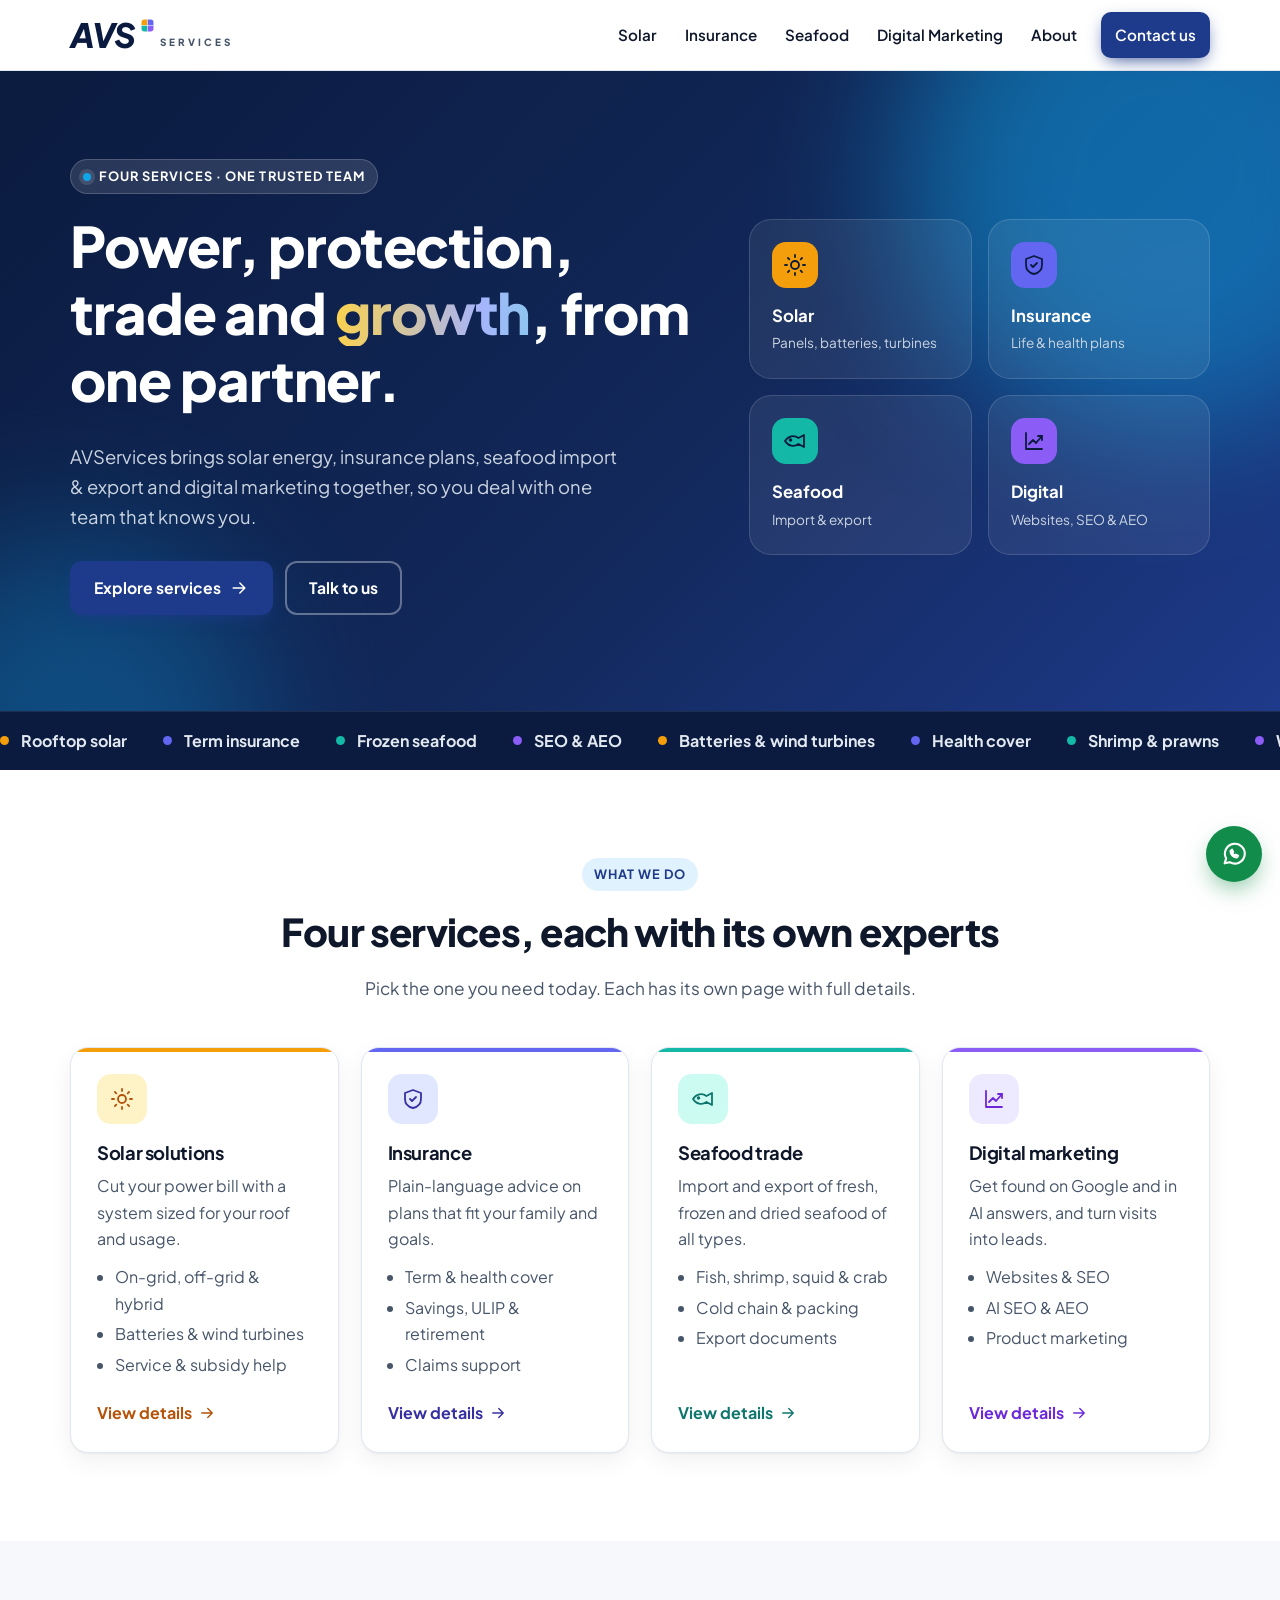
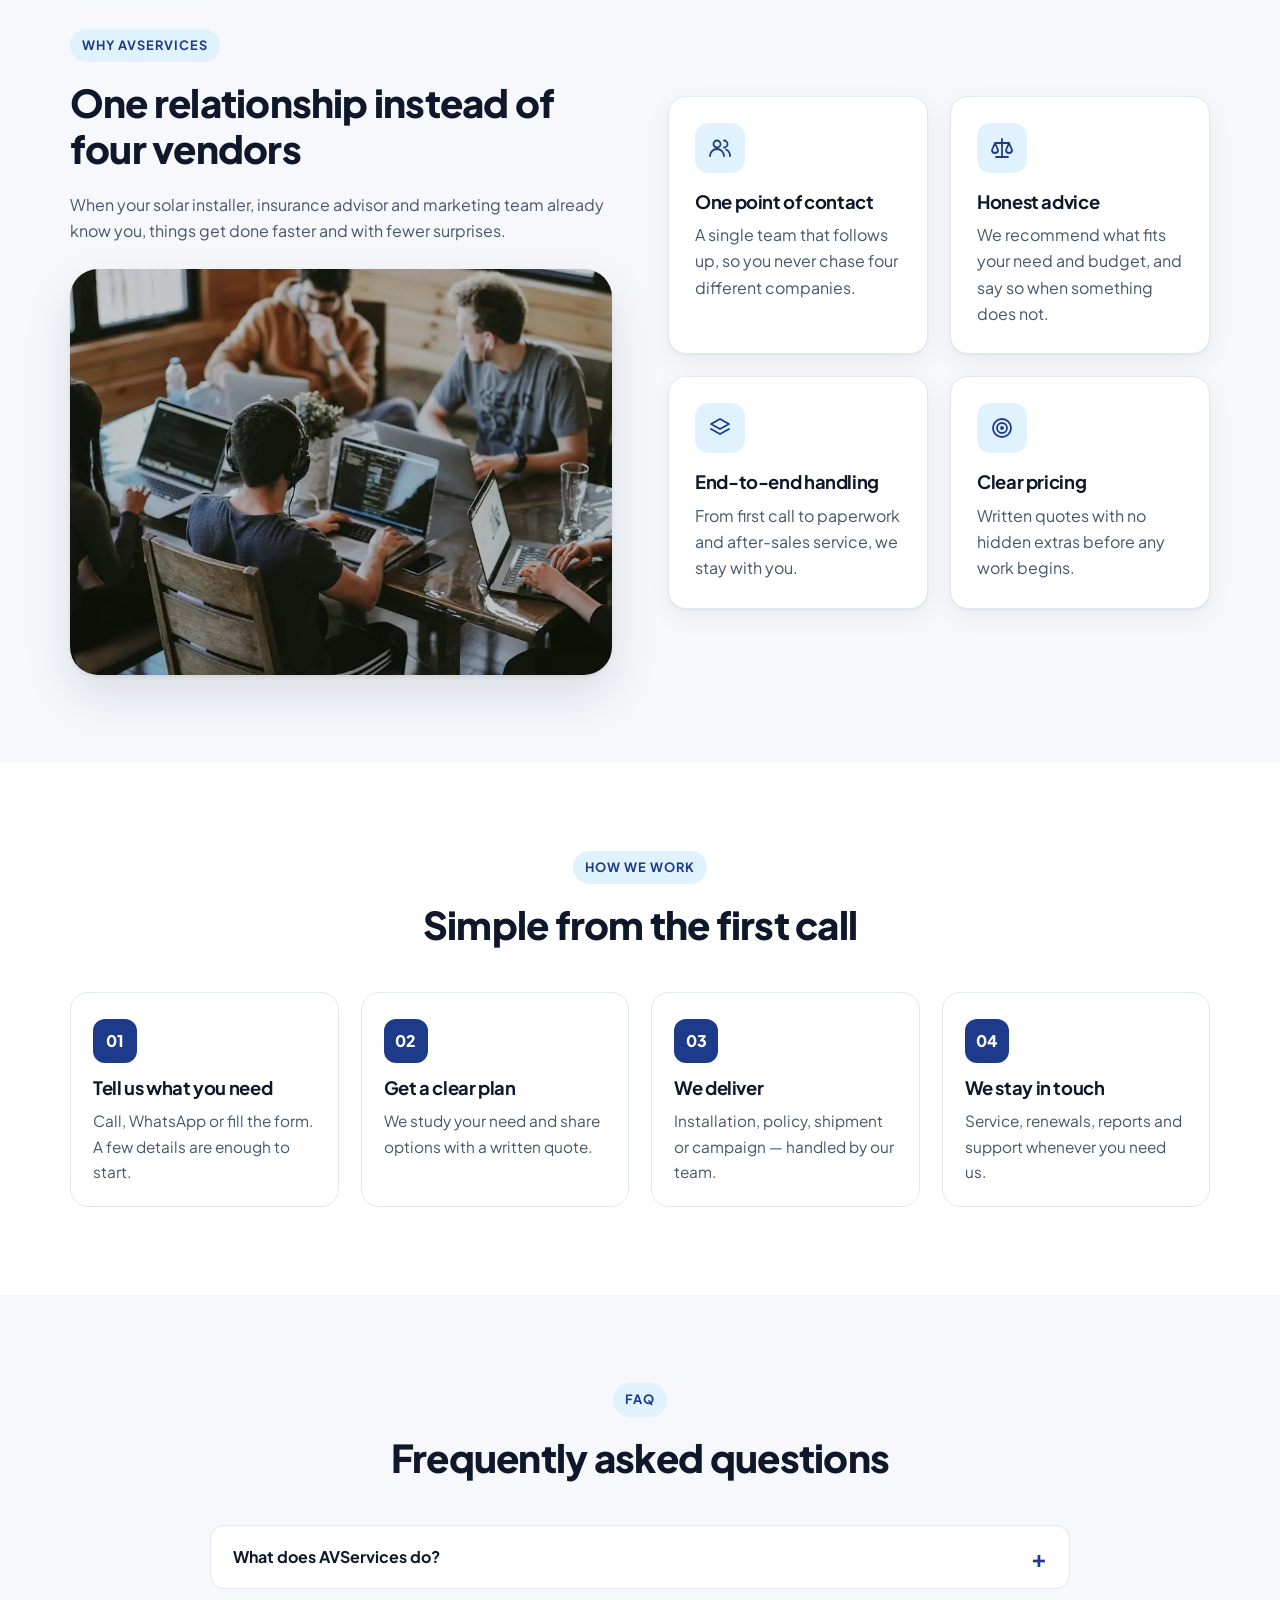
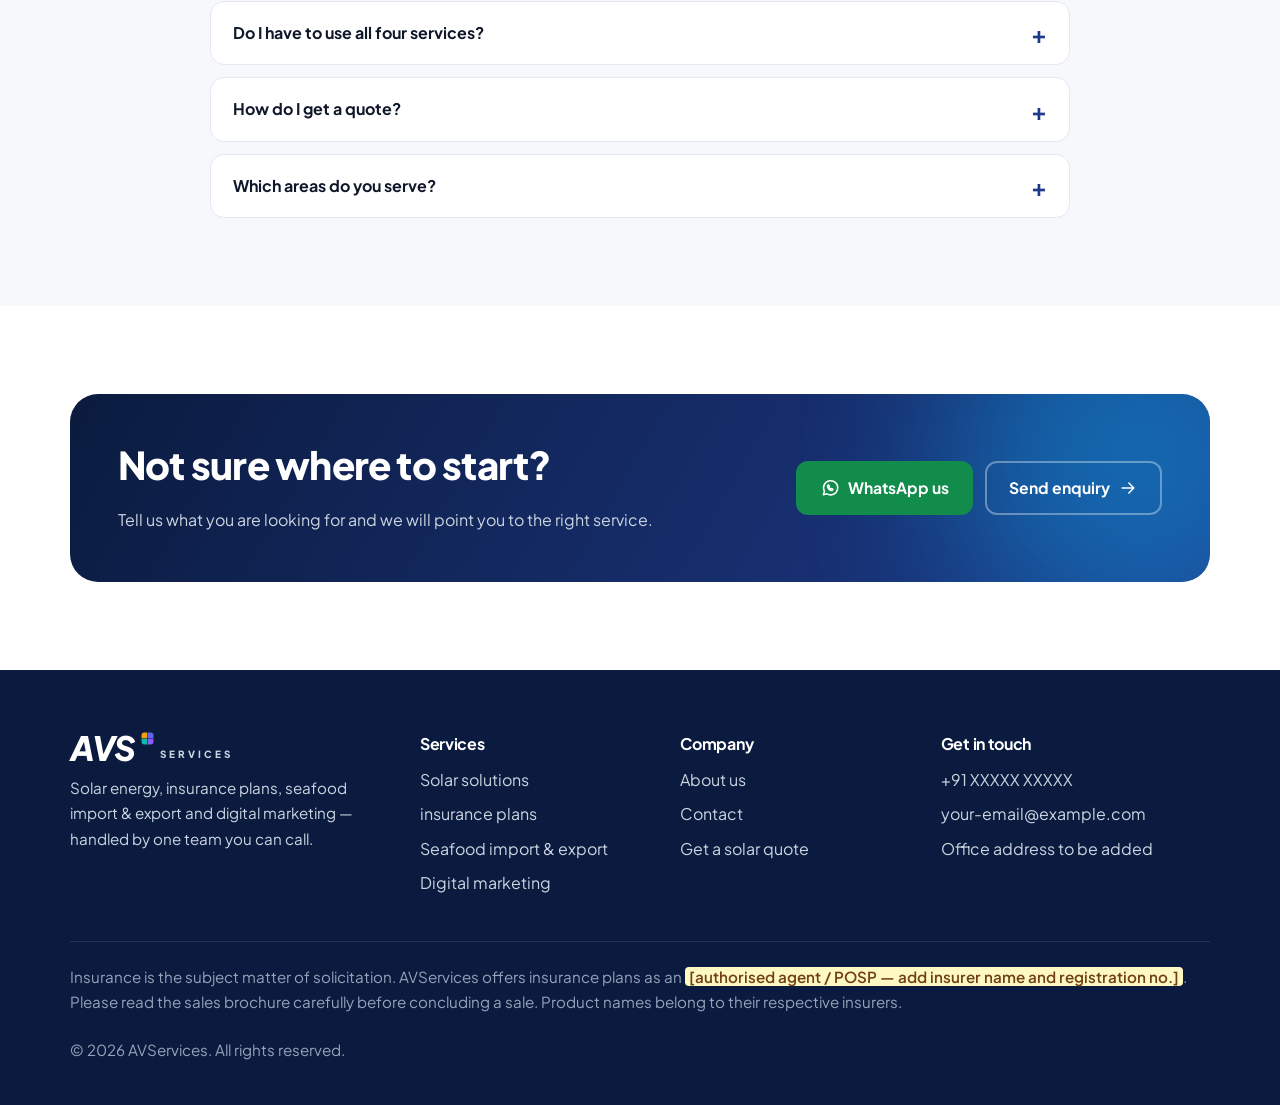
==== index.html @ 6a4c7243 "Upload AVServices website and Vercel configuration" ====
<!doctype html>
<html lang="en-IN" class="no-js">
<head>
<meta charset="utf-8">
<meta name="viewport" content="width=device-width, initial-scale=1">
<title>AVServices | Solar, Insurance, Seafood Trade & Digital Marketing</title>
<meta name="description" content="AVServices offers solar installation, insurance plans, seafood import and export, and digital marketing with SEO and AEO — one trusted team for all four.">
<meta name="theme-color" content="#0B1B3F">
<meta property="og:type" content="website">
<meta property="og:site_name" content="AVServices">
<meta property="og:title" content="AVServices | Solar, Insurance, Seafood Trade &amp; Digital Marketing">
<meta property="og:description" content="AVServices offers solar installation, insurance plans, seafood import and export, and digital marketing with SEO and AEO — one trusted team for all four.">
<meta property="og:image" content="/assets/og-image.png">
<meta property="og:image:width" content="1200">
<meta property="og:image:height" content="630">
<meta property="og:image:alt" content="AVServices – Solar, Insurance, Seafood and Digital">
<meta name="twitter:card" content="summary_large_image">
<meta name="twitter:image" content="/assets/og-image.png">
<link rel="icon" href="assets/favicon.svg" type="image/svg+xml">
<link rel="icon" href="assets/favicon-48.png" sizes="48x48" type="image/png">
<link rel="icon" href="assets/favicon-32.png" sizes="32x32" type="image/png">
<link rel="apple-touch-icon" href="assets/apple-touch-icon.png">
<link rel="manifest" href="site.webmanifest">
<link rel="preconnect" href="https://fonts.googleapis.com">
<link rel="preconnect" href="https://fonts.gstatic.com" crossorigin>
<link rel="stylesheet" href="https://fonts.googleapis.com/css2?family=Plus+Jakarta+Sans:ital,wght@0,400;0,600;0,700;0,800;1,800&display=swap">
<link rel="stylesheet" href="assets/style.css?v=fa849be7">
<script type="application/ld+json">{"@context": "https://schema.org", "@type": "Organization", "name": "AVServices", "alternateName": "AVS", "logo": "/assets/icon-512.png", "description": "Solar solutions, insurance plans, seafood import and export, and digital marketing.", "knowsAbout": ["Solar energy", "Life insurance", "Seafood export", "Search engine optimisation", "Answer engine optimisation"]}</script>
<script type="application/ld+json">{"@context": "https://schema.org", "@type": "FAQPage", "mainEntity": [{"@type": "Question", "name": "What does AVServices do?", "acceptedAnswer": {"@type": "Answer", "text": "AVServices offers four services under one roof: solar installation and products, insurance plans, seafood import and export, and digital marketing including SEO and AEO."}}, {"@type": "Question", "name": "Do I have to use all four services?", "acceptedAnswer": {"@type": "Answer", "text": "No. Each service works on its own. Many clients come for one, and later ask us about another because they already know and trust the team."}}, {"@type": "Question", "name": "How do I get a quote?", "acceptedAnswer": {"@type": "Answer", "text": "Use the contact form or WhatsApp us. Tell us which service you need and a few details, and we will get back to you with next steps and a clear quote."}}, {"@type": "Question", "name": "Which areas do you serve?", "acceptedAnswer": {"@type": "Answer", "text": "Tell us your location when you contact us. Solar work depends on site visits, while insurance, seafood trade and digital marketing can be handled remotely."}}]}</script>
</head>
<body class="">
<a class="skip" href="#main">Skip to content</a>
<header class="site-header">
  <div class="container header-row">
    <a class="brand" href="index.html"><span class="brand-avs">AVS</span><svg class="brand-sq" viewBox="0 0 100 100" aria-hidden="true"><path d="M48 4H26A22 22 0 0 0 4 26V48H48Z" fill="#F59E0B"/><path d="M52 4H74A22 22 0 0 1 96 26V48H52Z" fill="#6366F1"/><path d="M48 96H26A22 22 0 0 1 4 74V52H48Z" fill="#14B8A6"/><path d="M52 96H74A22 22 0 0 0 96 74V52H52Z" fill="#8B5CF6"/></svg><span class="brand-sub">SERVICES</span></a>
    <button class="nav-toggle" aria-label="Open menu" aria-expanded="false" aria-controls="nav"><svg class="ico" viewBox="0 0 24 24" aria-hidden="true"><path d="M4 6h16M4 12h16M4 18h16"/></svg></button>
    <nav class="nav" id="nav" aria-label="Main">
        <a href="solar.html">Solar</a>
        <a href="insurance.html">Insurance</a>
        <a href="seafood.html">Seafood</a>
        <a href="digital-marketing.html">Digital Marketing</a>
        <a href="about.html">About</a>
        <a class="btn btn-primary" href="contact.html">Contact us</a>
    </nav>
  </div>
</header>
<main id="main">
<section class="hero">
  <div class="container hero-grid">
    <div>
      
      <span class="eyebrow"><span class="dot"></span>Four services · One trusted team</span>
      <h1>Power, protection, trade and <span class="hl">growth</span>, from one partner.</h1>
      <p class="lead">AVServices brings solar energy, insurance plans, seafood import &amp; export and digital marketing together, so you deal with one team that knows you.</p>
      <div class="btn-row"><a class="btn btn-primary" href="#services">Explore services <svg class="ico" viewBox="0 0 24 24" aria-hidden="true"><path d="M5 12h14M13 6l6 6-6 6"/></svg></a><a class="btn btn-ghost" href="contact.html">Talk to us</a></div>
    </div>
    <div class="tile-grid reveal" aria-label="Our services">
        <a class="tile theme-solar" href="solar.html"><span class="chip"><svg class="ico" viewBox="0 0 24 24" aria-hidden="true"><circle cx="12" cy="12" r="4"/><path d="M12 2v2M12 20v2M4.9 4.9l1.4 1.4M17.7 17.7l1.4 1.4M2 12h2M20 12h2M4.9 19.1l1.4-1.4M17.7 6.3l1.4-1.4"/></svg></span><strong>Solar</strong><small>Panels, batteries, turbines</small></a>
        <a class="tile theme-ins" href="insurance.html"><span class="chip"><svg class="ico" viewBox="0 0 24 24" aria-hidden="true"><path d="M12 3l8 3v6c0 5-3.5 8-8 9-4.5-1-8-4-8-9V6z"/><path d="M9 12l2 2 4-4"/></svg></span><strong>Insurance</strong><small>Life &amp; health plans</small></a>
        <a class="tile theme-sea" href="seafood.html"><span class="chip"><svg class="ico" viewBox="0 0 24 24" aria-hidden="true"><path d="M2 12c3-5 9-6.5 13.5-3L21 6v12l-5.5-3C11 18.5 5 17 2 12z"/><circle cx="7.5" cy="11" r=".9"/></svg></span><strong>Seafood</strong><small>Import &amp; export</small></a>
        <a class="tile theme-dig" href="digital-marketing.html"><span class="chip"><svg class="ico" viewBox="0 0 24 24" aria-hidden="true"><path d="M4 4v16h16"/><path d="M7 15l4-4 3 3 6-7"/><path d="M16 7h4v4"/></svg></span><strong>Digital</strong><small>Websites, SEO &amp; AEO</small></a>
    </div>
  </div>
</section><div class="marquee" aria-hidden="true"><div class="marquee-track"><span><i style="background:#F59E0B"></i>Rooftop solar</span><span><i style="background:#6366F1"></i>Term insurance</span><span><i style="background:#14B8A6"></i>Frozen seafood</span><span><i style="background:#8B5CF6"></i>SEO &amp; AEO</span><span><i style="background:#F59E0B"></i>Batteries &amp; wind turbines</span><span><i style="background:#6366F1"></i>Health cover</span><span><i style="background:#14B8A6"></i>Shrimp &amp; prawns</span><span><i style="background:#8B5CF6"></i>Website design</span><span><i style="background:#F59E0B"></i>Subsidy paperwork</span><span><i style="background:#6366F1"></i>Retirement plans</span><span><i style="background:#14B8A6"></i>Export documents</span><span><i style="background:#8B5CF6"></i>AI search visibility</span><span><i style="background:#F59E0B"></i>Rooftop solar</span><span><i style="background:#6366F1"></i>Term insurance</span><span><i style="background:#14B8A6"></i>Frozen seafood</span><span><i style="background:#8B5CF6"></i>SEO &amp; AEO</span><span><i style="background:#F59E0B"></i>Batteries &amp; wind turbines</span><span><i style="background:#6366F1"></i>Health cover</span><span><i style="background:#14B8A6"></i>Shrimp &amp; prawns</span><span><i style="background:#8B5CF6"></i>Website design</span><span><i style="background:#F59E0B"></i>Subsidy paperwork</span><span><i style="background:#6366F1"></i>Retirement plans</span><span><i style="background:#14B8A6"></i>Export documents</span><span><i style="background:#8B5CF6"></i>AI search visibility</span></div></div>
<section class="section" id="services">
  <div class="container">
    <div class="section-head center reveal">
      <span class="eyebrow">What we do</span>
      <h2>Four services, each with its own experts</h2>
      <p>Pick the one you need today. Each has its own page with full details.</p>
    </div>
    <div class="grid grid-4">
      <a class="card svc reveal theme-solar" href="solar.html">
        <div class="chip"><svg class="ico" viewBox="0 0 24 24" aria-hidden="true"><circle cx="12" cy="12" r="4"/><path d="M12 2v2M12 20v2M4.9 4.9l1.4 1.4M17.7 17.7l1.4 1.4M2 12h2M20 12h2M4.9 19.1l1.4-1.4M17.7 6.3l1.4-1.4"/></svg></div>
        <h3>Solar solutions</h3>
        <p>Cut your power bill with a system sized for your roof and usage.</p>
        <ul><li>On-grid, off-grid &amp; hybrid</li><li>Batteries &amp; wind turbines</li><li>Service &amp; subsidy help</li></ul>
        <span class="more">View details <svg class="ico" viewBox="0 0 24 24" aria-hidden="true"><path d="M5 12h14M13 6l6 6-6 6"/></svg></span>
      </a>
      <a class="card svc reveal theme-ins" href="insurance.html">
        <div class="chip"><svg class="ico" viewBox="0 0 24 24" aria-hidden="true"><path d="M12 3l8 3v6c0 5-3.5 8-8 9-4.5-1-8-4-8-9V6z"/><path d="M9 12l2 2 4-4"/></svg></div>
        <h3>Insurance</h3>
        <p>Plain-language advice on plans that fit your family and goals.</p>
        <ul><li>Term &amp; health cover</li><li>Savings, ULIP &amp; retirement</li><li>Claims support</li></ul>
        <span class="more">View details <svg class="ico" viewBox="0 0 24 24" aria-hidden="true"><path d="M5 12h14M13 6l6 6-6 6"/></svg></span>
      </a>
      <a class="card svc reveal theme-sea" href="seafood.html">
        <div class="chip"><svg class="ico" viewBox="0 0 24 24" aria-hidden="true"><path d="M2 12c3-5 9-6.5 13.5-3L21 6v12l-5.5-3C11 18.5 5 17 2 12z"/><circle cx="7.5" cy="11" r=".9"/></svg></div>
        <h3>Seafood trade</h3>
        <p>Import and export of fresh, frozen and dried seafood of all types.</p>
        <ul><li>Fish, shrimp, squid &amp; crab</li><li>Cold chain &amp; packing</li><li>Export documents</li></ul>
        <span class="more">View details <svg class="ico" viewBox="0 0 24 24" aria-hidden="true"><path d="M5 12h14M13 6l6 6-6 6"/></svg></span>
      </a>
      <a class="card svc reveal theme-dig" href="digital-marketing.html">
        <div class="chip"><svg class="ico" viewBox="0 0 24 24" aria-hidden="true"><path d="M4 4v16h16"/><path d="M7 15l4-4 3 3 6-7"/><path d="M16 7h4v4"/></svg></div>
        <h3>Digital marketing</h3>
        <p>Get found on Google and in AI answers, and turn visits into leads.</p>
        <ul><li>Websites &amp; SEO</li><li>AI SEO &amp; AEO</li><li>Product marketing</li></ul>
        <span class="more">View details <svg class="ico" viewBox="0 0 24 24" aria-hidden="true"><path d="M5 12h14M13 6l6 6-6 6"/></svg></span>
      </a>
    </div>
  </div>
</section>

<section class="section soft">
  <div class="container split">
    <div class="reveal">
      <span class="eyebrow">Why AVServices</span>
      <h2>One relationship instead of four vendors</h2>
      <p style="color:var(--muted)">When your solar installer, insurance advisor and marketing team already know you, things get done faster and with fewer surprises.</p>
      <div class="photo-frame wide" style="margin-top:24px"><img src="assets/img/team-laptops.webp" alt="A team working together on laptops around a table" width="900" height="600" loading="lazy"></div>
    </div>
    <div class="grid grid-2">
      <article class="card reveal ">
        <div class="chip"><svg class="ico" viewBox="0 0 24 24" aria-hidden="true"><circle cx="9" cy="8" r="3.5"/><path d="M2 20a7 7 0 0 1 14 0M16 4.5a3.5 3.5 0 0 1 0 7M18 13.5a7 7 0 0 1 4 6.5"/></svg></div>
        <h3>One point of contact</h3>
        <p>A single team that follows up, so you never chase four different companies.</p>
      </article>
      <article class="card reveal ">
        <div class="chip"><svg class="ico" viewBox="0 0 24 24" aria-hidden="true"><path d="M12 3v18M6 21h12M5 7h14M5 7l-3 7a3 3 0 0 0 6 0zM19 7l-3 7a3 3 0 0 0 6 0z"/></svg></div>
        <h3>Honest advice</h3>
        <p>We recommend what fits your need and budget, and say so when something does not.</p>
      </article>
      <article class="card reveal ">
        <div class="chip"><svg class="ico" viewBox="0 0 24 24" aria-hidden="true"><path d="M12 3l9 5-9 5-9-5z"/><path d="M3 13l9 5 9-5"/></svg></div>
        <h3>End-to-end handling</h3>
        <p>From first call to paperwork and after-sales service, we stay with you.</p>
      </article>
      <article class="card reveal ">
        <div class="chip"><svg class="ico" viewBox="0 0 24 24" aria-hidden="true"><circle cx="12" cy="12" r="9"/><circle cx="12" cy="12" r="5"/><circle cx="12" cy="12" r="1"/></svg></div>
        <h3>Clear pricing</h3>
        <p>Written quotes with no hidden extras before any work begins.</p>
      </article>
    </div>
  </div>
</section>

<section class="section">
  <div class="container">
    <div class="section-head center reveal">
      <span class="eyebrow">How we work</span>
      <h2>Simple from the first call</h2>
    </div>
    <div class="steps">
      <div class="step reveal"><h3>Tell us what you need</h3><p>Call, WhatsApp or fill the form. A few details are enough to start.</p></div>
      <div class="step reveal"><h3>Get a clear plan</h3><p>We study your need and share options with a written quote.</p></div>
      <div class="step reveal"><h3>We deliver</h3><p>Installation, policy, shipment or campaign — handled by our team.</p></div>
      <div class="step reveal"><h3>We stay in touch</h3><p>Service, renewals, reports and support whenever you need us.</p></div>
    </div>
  </div>
</section>
<section class="section soft" id="faq">
  <div class="container">
    <div class="section-head center reveal">
      <span class="eyebrow">FAQ</span>
      <h2>Frequently asked questions</h2>
      
    </div>
    <div class="faq">
      <details class="reveal"><summary>What does AVServices do?</summary><p>AVServices offers four services under one roof: solar installation and products, insurance plans, seafood import and export, and digital marketing including SEO and AEO.</p></details>
      <details class="reveal"><summary>Do I have to use all four services?</summary><p>No. Each service works on its own. Many clients come for one, and later ask us about another because they already know and trust the team.</p></details>
      <details class="reveal"><summary>How do I get a quote?</summary><p>Use the contact form or WhatsApp us. Tell us which service you need and a few details, and we will get back to you with next steps and a clear quote.</p></details>
      <details class="reveal"><summary>Which areas do you serve?</summary><p>Tell us your location when you contact us. Solar work depends on site visits, while insurance, seafood trade and digital marketing can be handled remotely.</p></details>
    </div>
  </div>
</section><section class="section">
  <div class="container">
    <div class="band reveal">
      <div>
        <h2>Not sure where to start?</h2>
        <p>Tell us what you are looking for and we will point you to the right service.</p>
      </div>
      <div class="btn-row">
        <a class="btn btn-wa" data-wa="Hello AVServices, I would like to know more about your services." href="contact.html?service=general"><svg class="ico" viewBox="0 0 24 24" aria-hidden="true"><path d="M4 20l1.3-4.2A8.5 8.5 0 1 1 8.4 19z"/><path d="M9 9.5c0 3 2.5 5.5 5.5 5.5l1-1.5-2-1-1 .8a4 4 0 0 1-2-2l.8-1-1-2z"/></svg> WhatsApp us</a>
        <a class="btn btn-ghost" href="contact.html?service=general">Send enquiry <svg class="ico" viewBox="0 0 24 24" aria-hidden="true"><path d="M5 12h14M13 6l6 6-6 6"/></svg></a>
      </div>
    </div>
  </div>
</section>
</main>
<footer class="site-footer">
  <div class="container">
    <div class="footer-grid">
      <div>
        <a class="brand" href="index.html"><span class="brand-avs">AVS</span><svg class="brand-sq" viewBox="0 0 100 100" aria-hidden="true"><path d="M48 4H26A22 22 0 0 0 4 26V48H48Z" fill="#F59E0B"/><path d="M52 4H74A22 22 0 0 1 96 26V48H52Z" fill="#6366F1"/><path d="M48 96H26A22 22 0 0 1 4 74V52H48Z" fill="#14B8A6"/><path d="M52 96H74A22 22 0 0 0 96 74V52H52Z" fill="#8B5CF6"/></svg><span class="brand-sub">SERVICES</span></a>
        <p>Solar energy, insurance plans, seafood import &amp; export and digital marketing — handled by one team you can call.</p>
      </div>
      <div>
        <h3>Services</h3>
        <ul>
          <li><a href="solar.html">Solar solutions</a></li>
          <li><a href="insurance.html">insurance plans</a></li>
          <li><a href="seafood.html">Seafood import &amp; export</a></li>
          <li><a href="digital-marketing.html">Digital marketing</a></li>
        </ul>
      </div>
      <div>
        <h3>Company</h3>
        <ul>
          <li><a href="about.html">About us</a></li>
          <li><a href="contact.html">Contact</a></li>
          <li><a href="contact.html?service=solar">Get a solar quote</a></li>
        </ul>
      </div>
      <div>
        <h3>Get in touch</h3>
        <ul>
          <li><a data-site="phone" href="contact.html">+91 XXXXX XXXXX</a></li>
          <li><a data-site="email" href="contact.html">your-email@example.com</a></li>
          <li><span data-site="address">Office address to be added</span></li>
        </ul>
      </div>
    </div>
    <div class="footer-legal">
      <p>Insurance is the subject matter of solicitation. AVServices offers insurance plans as an <span class="fill">[authorised agent / POSP — add insurer name and registration no.]</span>. Please read the sales brochure carefully before concluding a sale. Product names belong to their respective insurers.</p>
      <p>&copy; <span data-year>2026</span> AVServices. All rights reserved.</p>
    </div>
  </div>
</footer>
<a class="fab" data-wa="Hello AVServices, I would like to know more." href="contact.html" aria-label="Chat on WhatsApp"><svg class="ico" viewBox="0 0 24 24" aria-hidden="true"><path d="M4 20l1.3-4.2A8.5 8.5 0 1 1 8.4 19z"/><path d="M9 9.5c0 3 2.5 5.5 5.5 5.5l1-1.5-2-1-1 .8a4 4 0 0 1-2-2l.8-1-1-2z"/></svg></a>
<script src="assets/script.js?v=fa849be7" defer></script>
</body>
</html>
---- assets/style.css ----
/* AVServices – shared stylesheet
   Brand colours come from the AVS logo. Each service page sets its own
   accent with a body class (theme-solar, theme-ins, theme-sea, theme-dig). */

:root {
  --navy: #0B1B3F;
  --navy-2: #12285A;
  --blue: #1E3A8A;
  --sky: #0EA5E9;
  --amber: #F59E0B;
  --ink: #0F172A;
  --muted: #475569;
  --line: #E2E8F0;
  --bg: #FFFFFF;
  --soft: #F6F8FC;
  --accent: #0EA5E9;
  --accent-2: #1E3A8A;
  --accent-soft: #E0F2FE;
  --radius: 18px;
  --shadow: 0 1px 2px rgba(15, 23, 42, .05), 0 8px 24px rgba(15, 23, 42, .06);
  --shadow-lg: 0 2px 4px rgba(15, 23, 42, .06), 0 20px 48px rgba(15, 23, 42, .12);
  --font: "Plus Jakarta Sans", system-ui, -apple-system, "Segoe UI", Roboto, sans-serif;
}

.theme-solar { --accent: #F59E0B; --accent-2: #B45309; --accent-soft: #FEF3C7; }
.theme-ins   { --accent: #6366F1; --accent-2: #3730A3; --accent-soft: #E0E7FF; }
.theme-sea   { --accent: #14B8A6; --accent-2: #0F766E; --accent-soft: #CCFBF1; }
.theme-dig   { --accent: #8B5CF6; --accent-2: #6D28D9; --accent-soft: #EDE9FE; }

*, *::before, *::after { box-sizing: border-box; }
html { scroll-behavior: smooth; -webkit-text-size-adjust: 100%; }
[id] { scroll-margin-top: 84px; }
body {
  margin: 0;
  font-family: var(--font);
  font-size: 16px;
  line-height: 1.65;
  color: var(--ink);
  background: var(--bg);
  -webkit-font-smoothing: antialiased;
}
img, svg { display: block; max-width: 100%; }
a { color: var(--accent-2); }
h1, h2, h3, h4 { line-height: 1.2; margin: 0 0 .5em; letter-spacing: -.02em; }
h1 { font-size: clamp(2.1rem, 4.6vw, 3.5rem); font-weight: 800; }
h2 { font-size: clamp(1.7rem, 3.2vw, 2.4rem); font-weight: 800; }
h3 { font-size: 1.15rem; font-weight: 700; }
p { margin: 0 0 1em; }
ul { padding-left: 1.2em; }
:focus-visible { outline: 3px solid var(--accent); outline-offset: 3px; border-radius: 6px; }

.container { width: 100%; max-width: 1180px; margin: 0 auto; padding: 0 20px; }
.skip { position: absolute; left: -999px; top: 8px; background: #fff; padding: 8px 14px; z-index: 100; border-radius: 8px; }
.skip:focus { left: 8px; }

.ico { width: 24px; height: 24px; fill: none; stroke: currentColor; stroke-width: 1.8; stroke-linecap: round; stroke-linejoin: round; flex-shrink: 0; }

/* ---------- Header ---------- */
.site-header {
  position: sticky; top: 0; z-index: 50;
  background: rgba(255, 255, 255, .88);
  backdrop-filter: saturate(1.6) blur(12px);
  -webkit-backdrop-filter: saturate(1.6) blur(12px);
  border-bottom: 1px solid var(--line);
}
.header-row { display: flex; align-items: center; justify-content: space-between; height: 70px; gap: 16px; }
/* Logo E: bold AVS + four-colour square + SERVICES */
.brand { display: inline-flex; align-items: flex-end; gap: 5px; text-decoration: none; color: var(--navy); line-height: 1; }
.brand-avs { font-weight: 800; font-style: italic; font-size: 2.1rem; line-height: .82; letter-spacing: -.04em; padding-right: .04em; }
.brand-sq { width: 13px; height: 13px; align-self: flex-start; margin-top: -2px; }
.brand-sub { font-weight: 800; font-size: .62rem; letter-spacing: .3em; color: var(--muted); margin: 0 0 1px 1px; }
.site-footer .brand { color: #fff; margin-bottom: 18px; }
.site-footer .brand-sub { color: #CBD5E1; }
.nav { display: flex; align-items: center; gap: 4px; }
.nav a {
  text-decoration: none; color: var(--ink); font-weight: 600; font-size: .95rem;
  padding: 8px 12px; border-radius: 10px; transition: background .2s, color .2s;
}
.nav a:hover { background: var(--soft); }
.nav a[aria-current="page"] { color: var(--accent-2); background: var(--accent-soft); }
.nav .btn { margin-left: 8px; }
.nav .btn-primary, .nav .btn-primary:hover, .nav .btn-primary[aria-current="page"] { color: #fff; background: var(--accent-2); }
.nav-toggle {
  display: none; background: none; border: 1px solid var(--line); border-radius: 10px;
  width: 44px; height: 44px; align-items: center; justify-content: center; cursor: pointer; color: var(--ink);
}

@media (max-width: 920px) {
  .nav-toggle { display: inline-flex; }
  .nav {
    position: absolute; top: 70px; left: 0; right: 0;
    flex-direction: column; align-items: stretch; gap: 2px;
    background: #fff; padding: 12px 20px 20px; border-bottom: 1px solid var(--line);
    box-shadow: var(--shadow-lg);
    display: none;
  }
  .nav.open { display: flex; }
  .nav a { padding: 12px 14px; }
  .nav .btn { margin: 8px 0 0; justify-content: center; }
}

/* ---------- Buttons ---------- */
.btn {
  display: inline-flex; align-items: center; gap: 8px;
  padding: 12px 22px; border-radius: 12px; border: 2px solid transparent;
  font: inherit; font-weight: 700; font-size: .98rem; text-decoration: none; cursor: pointer;
  transition: transform .2s, box-shadow .2s, background .2s, color .2s;
}
.btn .ico { width: 20px; height: 20px; }
.btn-primary { background: var(--accent-2); color: #fff; box-shadow: 0 6px 18px -6px var(--accent-2); }
.btn-primary:hover { transform: translateY(-2px); box-shadow: 0 10px 24px -8px var(--accent-2); }
.btn-ghost { background: transparent; color: #fff; border-color: rgba(255, 255, 255, .35); }
.btn-ghost:hover { background: rgba(255, 255, 255, .1); border-color: #fff; }
.btn-outline { background: #fff; color: var(--accent-2); border-color: var(--line); }
.btn-outline:hover { border-color: var(--accent-2); }
.btn-wa { background: #128C4B; color: #fff; }
.btn-wa:hover { transform: translateY(-2px); }
.btn-row { display: flex; flex-wrap: wrap; gap: 12px; }

/* ---------- Hero ---------- */
.hero {
  position: relative; overflow: hidden; color: #fff;
  background: linear-gradient(135deg, var(--navy) 0%, var(--navy-2) 55%, var(--blue) 100%);
  padding: 88px 0 96px;
}
.hero::before, .hero::after {
  content: ""; position: absolute; border-radius: 50%; filter: blur(70px); opacity: .5; pointer-events: none;
}
.hero::before { width: 520px; height: 520px; right: -140px; top: -160px; background: var(--accent); animation: drift 14s ease-in-out infinite alternate; }
.hero::after { width: 380px; height: 380px; left: -120px; bottom: -200px; background: var(--sky); opacity: .3; animation: drift 18s ease-in-out infinite alternate-reverse; }
@keyframes drift { to { transform: translate(-40px, 40px) scale(1.08); } }
.hero .container { position: relative; z-index: 1; }
.hero-grid { display: grid; grid-template-columns: 1.15fr .85fr; gap: 56px; align-items: center; }
.hero p.lead { font-size: 1.15rem; color: #CBD5E1; max-width: 560px; }
.hero h1 .hl { color: var(--accent); }
.theme-solar .hero h1 .hl { color: #FCD34D; }
.eyebrow {
  display: inline-flex; align-items: center; gap: 8px;
  font-size: .8rem; font-weight: 700; letter-spacing: .08em; text-transform: uppercase;
  color: var(--accent-2); background: var(--accent-soft); padding: 6px 12px; border-radius: 999px; margin-bottom: 18px;
}
.hero .eyebrow { color: #fff; background: rgba(255, 255, 255, .12); border: 1px solid rgba(255, 255, 255, .18); }
.hero .eyebrow .dot { width: 8px; height: 8px; border-radius: 50%; background: var(--accent); box-shadow: 0 0 0 4px rgba(255, 255, 255, .12); }
.hero .btn-row { margin-top: 28px; }
.hero-note { margin-top: 22px; font-size: .9rem; color: #94A3B8; }

.glass {
  background: rgba(255, 255, 255, .08); border: 1px solid rgba(255, 255, 255, .16);
  backdrop-filter: blur(8px); -webkit-backdrop-filter: blur(8px);
  border-radius: 24px; padding: 28px;
}
.hero-card h2 { font-size: 1.15rem; font-weight: 700; }
.hero-card h2, .hero-card h3 { color: #fff; display: flex; align-items: center; gap: 10px; }
.hero-card .big-ico {
  width: 56px; height: 56px; border-radius: 16px; display: grid; place-items: center;
  background: var(--accent); color: var(--navy); margin-bottom: 18px;
}
.hero-card .big-ico .ico { width: 30px; height: 30px; stroke-width: 2; }
.ticks { list-style: none; padding: 0; margin: 0; display: grid; gap: 12px; }
.ticks li { display: flex; gap: 10px; align-items: flex-start; }
.ticks .ico { width: 20px; height: 20px; margin-top: 3px; color: var(--accent); stroke-width: 2.4; }
.hero .ticks li { color: #E2E8F0; }

/* Home hero: four service tiles */
.tile-grid { display: grid; grid-template-columns: 1fr 1fr; gap: 16px; }
.tile {
  display: block; text-decoration: none; color: #fff;
  border-radius: 22px; padding: 22px; min-height: 150px;
  background: rgba(255, 255, 255, .07); border: 1px solid rgba(255, 255, 255, .14);
  transition: transform .3s, background .3s, border-color .3s;
  animation: float 6s ease-in-out infinite;
}
.tile:nth-child(2) { animation-delay: -1.5s; }
.tile:nth-child(3) { animation-delay: -3s; }
.tile:nth-child(4) { animation-delay: -4.5s; }
.tile:hover { background: rgba(255, 255, 255, .13); border-color: var(--accent); transform: translateY(-4px); }
.tile .chip { width: 46px; height: 46px; border-radius: 14px; display: grid; place-items: center; background: var(--accent); color: var(--navy); margin-bottom: 14px; }
.tile strong { display: block; font-size: 1.05rem; }
.tile small { color: #CBD5E1; font-size: .85rem; }
@keyframes float { 50% { transform: translateY(-6px); } }

/* ---------- Sections ---------- */
.section { padding: 88px 0; }
.section.soft { background: var(--soft); }
.section-head { max-width: 720px; margin-bottom: 44px; }
.section-head.center { margin-left: auto; margin-right: auto; text-align: center; }
.section-head p { color: var(--muted); font-size: 1.08rem; }

.grid { display: grid; gap: 22px; }
.grid-2 { grid-template-columns: repeat(2, 1fr); }
.grid-3 { grid-template-columns: repeat(3, 1fr); }
.grid-4 { grid-template-columns: repeat(4, 1fr); }

.card {
  background: #fff; border: 1px solid var(--line); border-radius: var(--radius);
  padding: 26px; box-shadow: var(--shadow); transition: transform .25s, box-shadow .25s, border-color .25s;
}
.card:hover { transform: translateY(-4px); box-shadow: var(--shadow-lg); border-color: var(--accent-soft); }
.card p { color: var(--muted); margin: 0; }
.card .chip {
  width: 50px; height: 50px; border-radius: 14px; display: grid; place-items: center;
  background: var(--accent-soft); color: var(--accent-2); margin-bottom: 18px;
}
.card ul { color: var(--muted); margin: 12px 0 0; padding-left: 1.1em; }
.card ul li { margin-bottom: 4px; }

/* Home service cards */
.svc { display: flex; flex-direction: column; text-decoration: none; color: inherit; position: relative; overflow: hidden; }
.svc::before { content: ""; position: absolute; inset: 0 0 auto; height: 4px; background: var(--accent); }
.svc .more { margin-top: auto; padding-top: 18px; font-weight: 700; color: var(--accent-2); display: inline-flex; align-items: center; gap: 6px; }
.svc .more .ico { width: 18px; height: 18px; transition: transform .2s; }
.svc:hover .more .ico { transform: translateX(4px); }
.svc ul { margin-bottom: 0; }

/* Steps */
.steps { counter-reset: step; display: grid; gap: 22px; grid-template-columns: repeat(auto-fit, minmax(210px, 1fr)); }
.step { position: relative; padding: 26px 22px 22px; border-radius: var(--radius); background: #fff; border: 1px solid var(--line); }
.step::before {
  counter-increment: step; content: counter(step, decimal-leading-zero);
  display: inline-grid; place-items: center; width: 44px; height: 44px; border-radius: 12px;
  background: var(--accent-2); color: #fff; font-weight: 800; margin-bottom: 14px;
}
.step p { color: var(--muted); margin: 0; font-size: .96rem; }

/* Split (text + panel) */
.split { display: grid; grid-template-columns: 1fr 1fr; gap: 56px; align-items: center; }
.panel {
  border-radius: 24px; padding: 32px; background: linear-gradient(160deg, var(--accent-soft), #fff 70%);
  border: 1px solid var(--line);
}

/* Highlight band */
.band {
  background: linear-gradient(120deg, var(--navy), var(--blue)); color: #fff;
  border-radius: 28px; padding: 48px; display: grid; grid-template-columns: 1.4fr 1fr; gap: 32px; align-items: center;
  position: relative; overflow: hidden;
}
.band::after { content: ""; position: absolute; width: 360px; height: 360px; right: -100px; top: -120px; border-radius: 50%; background: var(--accent); filter: blur(80px); opacity: .45; }
.band > * { position: relative; z-index: 1; }
.band p { color: #CBD5E1; margin: 0; }
.band .btn-row { justify-content: flex-end; }

/* Notice / disclaimer */
.notice {
  display: flex; gap: 14px; align-items: flex-start;
  background: var(--accent-soft); border: 1px solid var(--line); border-left: 4px solid var(--accent-2);
  padding: 18px 20px; border-radius: 14px; color: var(--ink); font-size: .95rem;
}
.notice .ico { color: var(--accent-2); margin-top: 2px; }
.notice p { margin: 0; }
.notice p + p { margin-top: 6px; }
.fill { background: #FEF9C3; padding: 0 4px; border-radius: 4px; font-weight: 600; }

/* FAQ */
.faq { display: grid; gap: 12px; max-width: 860px; margin: 0 auto; }
.faq details { background: #fff; border: 1px solid var(--line); border-radius: 14px; padding: 0 22px; transition: border-color .2s; }
.faq details[open] { border-color: var(--accent); box-shadow: var(--shadow); }
.faq summary {
  cursor: pointer; list-style: none; padding: 18px 0; font-weight: 700; display: flex; justify-content: space-between; gap: 16px; align-items: center;
}
.faq summary::-webkit-details-marker { display: none; }
.faq summary::after { content: "+"; font-size: 1.5rem; line-height: 1; color: var(--accent-2); transition: transform .25s; }
.faq details[open] summary::after { transform: rotate(45deg); }
.faq details p { color: var(--muted); padding-bottom: 18px; margin: 0; }

/* ---------- Calculator (solar) ---------- */
.calc { display: grid; grid-template-columns: 1fr 1fr; gap: 0; border-radius: 24px; overflow: hidden; border: 1px solid var(--line); box-shadow: var(--shadow-lg); background: #fff; }
.calc-in { padding: 32px; }
.calc-out { padding: 32px; background: linear-gradient(160deg, var(--navy), var(--blue)); color: #fff; }
.field { margin-bottom: 22px; }
.field label, .field .label { display: flex; justify-content: space-between; font-weight: 700; margin-bottom: 8px; font-size: .95rem; }
.field output { color: var(--accent-2); font-weight: 800; }
input[type="range"] { width: 100%; accent-color: var(--accent-2); height: 28px; }
.seg { display: inline-flex; background: var(--soft); border: 1px solid var(--line); border-radius: 12px; padding: 4px; gap: 4px; flex-wrap: wrap; }
.seg button { border: 0; background: transparent; font: inherit; font-weight: 600; font-size: .9rem; padding: 8px 14px; border-radius: 9px; cursor: pointer; color: var(--muted); }
.seg button.active { background: #fff; color: var(--accent-2); box-shadow: var(--shadow); }
.results { display: grid; grid-template-columns: 1fr 1fr; gap: 14px; }
.result { background: rgba(255, 255, 255, .08); border: 1px solid rgba(255, 255, 255, .14); border-radius: 14px; padding: 14px 16px; }
.result span { display: block; font-size: .8rem; color: #CBD5E1; }
.result strong { font-size: 1.35rem; font-weight: 800; }
.result.wide { grid-column: 1 / -1; }
.result.hi strong { color: #FCD34D; }
.calc-note { font-size: .82rem; color: #94A3B8; margin: 16px 0 0; }

/* AEO mock answer card */
.ai-card { background: #fff; border-radius: 20px; border: 1px solid var(--line); box-shadow: var(--shadow-lg); padding: 22px; }
.ai-q { display: flex; gap: 10px; align-items: center; background: var(--soft); border-radius: 12px; padding: 12px 14px; font-weight: 600; margin-bottom: 16px; }
.ai-q .ico { color: var(--muted); width: 20px; height: 20px; }
.ai-a { display: flex; gap: 12px; }
.ai-a .chip { width: 36px; height: 36px; border-radius: 10px; background: var(--accent-soft); color: var(--accent-2); display: grid; place-items: center; flex-shrink: 0; }
.ai-a .chip .ico { width: 20px; height: 20px; }
.ai-a p { margin: 0 0 10px; color: var(--muted); font-size: .95rem; }
.ai-src { display: inline-flex; gap: 6px; align-items: center; font-size: .8rem; font-weight: 700; color: var(--accent-2); background: var(--accent-soft); padding: 4px 10px; border-radius: 999px; }
.typing::after { content: "▍"; animation: blink 1s steps(1) infinite; color: var(--accent-2); }
@keyframes blink { 50% { opacity: 0; } }

/* ---------- Forms ---------- */
.form-card { background: #fff; border: 1px solid var(--line); border-radius: 24px; padding: 32px; box-shadow: var(--shadow-lg); }
.form-grid { display: grid; grid-template-columns: 1fr 1fr; gap: 16px; }
.form-grid .full { grid-column: 1 / -1; }
.form-grid label { display: block; font-weight: 700; font-size: .9rem; margin-bottom: 6px; }
.form-grid input, .form-grid select, .form-grid textarea {
  width: 100%; font: inherit; font-size: 1rem; padding: 12px 14px; border-radius: 12px;
  border: 1.5px solid var(--line); background: #fff; color: var(--ink); transition: border-color .2s, box-shadow .2s;
}
.form-grid input:focus, .form-grid select:focus, .form-grid textarea:focus { outline: none; border-color: var(--accent-2); box-shadow: 0 0 0 4px var(--accent-soft); }
.form-grid textarea { min-height: 120px; resize: vertical; }
.form-card .btn-row { margin-top: 20px; }
.form-hint { font-size: .85rem; color: var(--muted); margin: 14px 0 0; }
.form-msg { margin-top: 14px; font-weight: 600; color: #B45309; }

.contact-list { list-style: none; padding: 0; margin: 0; display: grid; gap: 14px; }
.contact-list li { display: flex; gap: 14px; align-items: flex-start; }
.contact-list .chip { width: 46px; height: 46px; border-radius: 12px; background: var(--accent-soft); color: var(--accent-2); display: grid; place-items: center; flex-shrink: 0; }
.contact-list small { display: block; color: var(--muted); font-size: .85rem; }
.contact-list a, .contact-list span.v { font-weight: 700; color: var(--ink); text-decoration: none; word-break: break-word; }

/* ---------- Page hero (inner pages) small breadcrumb ---------- */
.crumbs { font-size: .88rem; color: #94A3B8; margin-bottom: 14px; }
.crumbs a { color: #CBD5E1; text-decoration: none; }
.crumbs a:hover { color: #fff; }

/* ---------- Footer ---------- */
.site-footer { background: var(--navy); color: #CBD5E1; padding: 64px 0 28px; margin-top: 0; }
.footer-grid { display: grid; grid-template-columns: 1.4fr 1fr 1fr 1.2fr; gap: 36px; }
.site-footer h3 { color: #fff; font-size: 1rem; margin-bottom: 14px; }
.site-footer ul { list-style: none; padding: 0; margin: 0; display: grid; gap: 8px; }
.site-footer a { color: #CBD5E1; text-decoration: none; }
.site-footer a:hover { color: #fff; }
.site-footer .brand { color: #fff; margin-bottom: 14px; }
.site-footer p { font-size: .95rem; }
.footer-legal { border-top: 1px solid rgba(255, 255, 255, .1); margin-top: 44px; padding-top: 22px; font-size: .82rem; color: #94A3B8; display: grid; gap: 8px; }

/* Floating WhatsApp */
.fab {
  position: fixed; right: 18px; bottom: 18px; z-index: 40;
  width: 56px; height: 56px; border-radius: 50%; display: grid; place-items: center;
  background: #128C4B; color: #fff; box-shadow: 0 10px 24px -6px rgba(18, 140, 75, .6);
  transition: transform .2s;
}
.fab:hover { transform: scale(1.06); }
.fab .ico { width: 28px; height: 28px; }

/* ---------- Reveal on scroll ---------- */
.reveal { opacity: 0; transform: translateY(18px); transition: opacity .7s ease, transform .7s ease; }
.reveal.in { opacity: 1; transform: none; }
.no-js .reveal { opacity: 1; transform: none; }

@media (prefers-reduced-motion: reduce) {
  *, *::before, *::after { animation: none !important; transition: none !important; scroll-behavior: auto !important; }
  .reveal { opacity: 1; transform: none; }
}

/* ---------- Responsive ---------- */
@media (max-width: 1024px) {
  .grid-4 { grid-template-columns: repeat(2, 1fr); }
  .footer-grid { grid-template-columns: 1fr 1fr; }
}
@media (max-width: 860px) {
  .hero { padding: 56px 0 64px; }
  .hero-grid, .split, .calc, .band { grid-template-columns: 1fr; }
  .hero-grid { gap: 36px; }
  .split { gap: 32px; }
  .grid-3 { grid-template-columns: 1fr 1fr; }
  .band { padding: 32px 24px; }
  .band .btn-row { justify-content: flex-start; }
  .section { padding: 64px 0; }
}
@media (max-width: 600px) {
  .grid-2, .grid-3, .grid-4, .form-grid { grid-template-columns: 1fr; }
  .footer-grid { grid-template-columns: 1fr; }
  .calc-in, .calc-out, .form-card { padding: 22px; }
  .results { grid-template-columns: 1fr 1fr; }
  .tile { min-height: 0; padding: 18px; }
  .btn { padding: 12px 18px; }
  .hero .btn-row .btn { flex: 1 1 auto; justify-content: center; }
}

/* =========================================================
   SOLAR PAGE EXTRAS
   ========================================================= */
/* Hero with photo */
.hero.has-photo { background: var(--navy); }
.hero-bg { position: absolute; inset: 0; z-index: 0; }
.hero-bg img { width: 100%; height: 100%; object-fit: cover; }
.hero-bg::after { content: ""; position: absolute; inset: 0; background: linear-gradient(100deg, rgba(11, 27, 63, .96) 0%, rgba(11, 27, 63, .86) 45%, rgba(11, 27, 63, .55) 100%); }
.hero.has-photo::after { display: none; }

/* Power-flow diagram */
.flow-card { background: #fff; border: 1px solid var(--line); border-radius: 24px; box-shadow: var(--shadow); padding: 26px 26px 14px; }
.flow-top { display: flex; align-items: center; gap: 20px; flex-wrap: wrap; margin-bottom: 8px; }
.mode-switch { display: inline-flex; padding: 4px; border-radius: 999px; background: var(--soft); border: 1px solid var(--line); }
.mode-switch button { display: inline-flex; align-items: center; gap: 8px; border: 0; background: none; font: inherit; font-weight: 700; font-size: .92rem; padding: 9px 18px; border-radius: 999px; cursor: pointer; color: var(--muted); transition: .25s; }
.mode-switch button .ico { width: 18px; height: 18px; }
.mode-switch button.active { background: var(--navy); color: #fff; }
.mode-switch button.active[data-mode="day"] .ico { color: #FCD34D; }
.flow-caption { flex: 1; min-width: 220px; margin: 0; font-weight: 600; transition: opacity .3s; }
.flow-diagram svg { width: 100%; height: auto; overflow: visible; }
.flow-diagram .wire { fill: none; stroke: var(--line); stroke-width: 6; stroke-linecap: round; }
.flow-diagram .flow { fill: none; stroke-width: 6; stroke-linecap: round; stroke-dasharray: 2 16; opacity: 0; transition: opacity .5s; }
.flow-diagram .f-sun { stroke: #F59E0B; }
.flow-diagram .f-dc { stroke: #B45309; }
.flow-diagram .f-ac { stroke: #16A34A; }
.flow-diagram .f-grid { stroke: #0EA5E9; }
.flow-diagram .f-bat { stroke: #8B5CF6; }
.flow-diagram .flow.on { opacity: 1; animation: dash .9s linear infinite; }
.flow-diagram .flow.on.rev { animation-direction: reverse; }
@keyframes dash { to { stroke-dashoffset: -18; } }
.flow-diagram .node circle.bg { fill: #fff; stroke: var(--line); stroke-width: 3; transition: stroke .3s, fill .3s; }
.flow-diagram .node use { stroke: var(--navy); fill: none; stroke-width: 1.7; stroke-linecap: round; stroke-linejoin: round; }
.flow-diagram .node text { font-size: 15px; font-weight: 700; fill: var(--ink); text-anchor: middle; font-family: var(--font); }
.flow-diagram .node text.sub { font-size: 12.5px; font-weight: 500; fill: var(--muted); }
.flow-diagram .node { transition: transform .3s; transform-box: fill-box; transform-origin: center; }
.flow-diagram .node.hl circle.bg { stroke: #F59E0B; fill: #FFFBEB; }
.flow-diagram .node.hl { transform: scale(1.06); }
.flow-diagram .n-sun circle.bg { fill: #FEF3C7; stroke: #FCD34D; }
.flow-diagram .n-sun use { stroke: #B45309; }
.flow-diagram .sun-halo { fill: rgba(245, 158, 11, .18); transform-box: fill-box; transform-origin: center; animation: halo 2.4s ease-in-out infinite; transition: opacity .6s; }
@keyframes halo { 50% { transform: scale(1.15); } }
.flow-diagram.mode-night .sun-halo { opacity: 0; }
.flow-diagram.mode-night .n-sun circle.bg { fill: #EEF2F7; stroke: var(--line); }
.flow-diagram.mode-night .n-sun use { stroke: var(--muted); }
.flow-diagram .label-pill rect { fill: var(--navy); }
.flow-diagram .label-pill text { fill: #fff; font-size: 12px; font-weight: 700; text-anchor: middle; font-family: var(--font); }
.flow-diagram .label-pill { opacity: 0; transition: opacity .5s; }
.flow-diagram .label-pill.on { opacity: 1; }
.how-steps { list-style: none; padding: 0; margin: 26px 0 0; display: grid; grid-template-columns: repeat(5, 1fr); gap: 14px; }
.how-steps li { display: flex; gap: 12px; padding: 16px; border-radius: 16px; border: 1px solid var(--line); background: #fff; transition: border-color .25s, box-shadow .25s, transform .25s; }
.how-steps li.hl { border-color: var(--accent); box-shadow: var(--shadow); transform: translateY(-3px); }
.how-steps .n { width: 30px; height: 30px; border-radius: 9px; background: var(--accent-soft); color: var(--accent-2); font-weight: 800; display: grid; place-items: center; flex-shrink: 0; }
.how-steps li.hl .n { background: var(--accent-2); color: #fff; }
.how-steps h3 { font-size: .98rem; margin-bottom: 4px; }
.how-steps p { margin: 0; font-size: .88rem; color: var(--muted); }

/* Card tag */
.card { position: relative; }
.tag { position: absolute; top: 18px; right: 18px; font-size: .72rem; font-weight: 800; letter-spacing: .04em; text-transform: uppercase; background: var(--accent-2); color: #fff; padding: 4px 10px; border-radius: 999px; }

/* Calculator tabs + battery helpers */
.calc-wrap { border-radius: 24px; overflow: hidden; border: 1px solid var(--line); box-shadow: var(--shadow-lg); background: #fff; }
.calc-wrap .calc { border: 0; border-radius: 0; box-shadow: none; }
.calc-tabs { display: flex; gap: 4px; padding: 10px 10px 0; background: var(--soft); border-bottom: 1px solid var(--line); flex-wrap: wrap; }
.calc-tabs button { display: inline-flex; align-items: center; gap: 8px; border: 0; background: none; font: inherit; font-weight: 700; font-size: .95rem; padding: 12px 18px; border-radius: 12px 12px 0 0; cursor: pointer; color: var(--muted); }
.calc-tabs button .ico { width: 20px; height: 20px; }
.calc-tabs button.active { background: #fff; color: var(--accent-2); }
.chips { display: flex; flex-wrap: wrap; gap: 8px; margin: -8px 0 22px; }
.chips button { font: inherit; font-size: .82rem; font-weight: 600; padding: 6px 12px; border-radius: 999px; background: var(--soft); border: 1px solid var(--line); cursor: pointer; color: var(--ink); }
.chips button:hover { background: var(--accent-soft); border-color: var(--accent); }
.chips .reset { color: var(--muted); }

/* Subsidy band */
.subsidy { background: linear-gradient(120deg, #78350F, #B45309 55%, #D97706); color: #fff; padding: 80px 0; position: relative; overflow: hidden; }
.subsidy::after { content: ""; position: absolute; width: 420px; height: 420px; right: -120px; bottom: -200px; border-radius: 50%; background: #FDE047; filter: blur(90px); opacity: .35; }
.subsidy .container { position: relative; z-index: 1; display: grid; grid-template-columns: 1fr 1fr; gap: 48px; align-items: center; }
.subsidy p { color: #FEF3C7; }
.subsidy .eyebrow { color: #fff; background: rgba(255, 255, 255, .15); border: 1px solid rgba(255, 255, 255, .25); }
.subsidy .btn-primary { background: #fff; color: #92400E; box-shadow: none; }
.sub-cards { display: grid; grid-template-columns: 1fr 1fr; gap: 14px; }
.sub-card { background: rgba(255, 255, 255, .12); border: 1px solid rgba(255, 255, 255, .25); border-radius: 18px; padding: 20px; }
.sub-card small { display: block; color: #FEF3C7; font-weight: 600; }
.sub-card b { font-size: 1.7rem; font-weight: 800; }
.sub-card.hot { background: #fff; color: #92400E; }
.sub-card.hot small { color: #B45309; }
.sub-card .pill { display: inline-block; margin-left: 6px; font-size: .7rem; font-weight: 800; text-transform: uppercase; background: #FEF3C7; color: #92400E; padding: 3px 8px; border-radius: 999px; vertical-align: middle; }

/* Why + photo */
.photo-frame { border-radius: 28px; overflow: hidden; box-shadow: var(--shadow-lg); aspect-ratio: 1; }
.photo-frame img { width: 100%; height: 100%; object-fit: cover; }
.why-list { display: grid; grid-template-columns: 1fr 1fr; gap: 20px 26px; margin-top: 8px; }
.why-item { display: flex; gap: 14px; }
.why-item .chip { width: 44px; height: 44px; border-radius: 12px; background: var(--accent-soft); color: var(--accent-2); display: grid; place-items: center; flex-shrink: 0; }
.why-item h3 { font-size: 1rem; margin-bottom: 4px; }
.why-item p { margin: 0; color: var(--muted); font-size: .93rem; }

/* Project photos */
.work-grid { display: grid; grid-template-columns: repeat(3, 1fr); gap: 20px; }
.work-grid figure { margin: 0; position: relative; border-radius: var(--radius); overflow: hidden; aspect-ratio: 4 / 3; box-shadow: var(--shadow); }
.work-grid img { width: 100%; height: 100%; object-fit: cover; transition: transform .6s; }
.work-grid figure:hover img { transform: scale(1.06); }
.work-grid figcaption { position: absolute; inset: auto 0 0; padding: 40px 18px 16px; background: linear-gradient(transparent, rgba(11, 27, 63, .9)); color: #fff; }
.work-grid figcaption b { display: block; }
.work-grid figcaption span { font-size: .85rem; color: #CBD5E1; }

@media (max-width: 1024px) {
  .how-steps { grid-template-columns: repeat(2, 1fr); }
}
@media (max-width: 860px) {
  .subsidy .container { grid-template-columns: 1fr; }
  .why-list { grid-template-columns: 1fr; }
  .work-grid { grid-template-columns: 1fr 1fr; }
  .flow-card { padding: 18px 12px 8px; }
  .flow-top { justify-content: center; text-align: center; }
}
@media (max-width: 600px) {
  .how-steps, .work-grid { grid-template-columns: 1fr; }
  .sub-card b { font-size: 1.35rem; }
}

/* =========================================================
   EFFECTS
   ========================================================= */
/* Scroll progress bar in the four service colours */
.progress { position: fixed; top: 0; left: 0; right: 0; height: 3px; z-index: 60; transform-origin: 0 50%; transform: scaleX(0);
  background: linear-gradient(90deg, #F59E0B, #6366F1, #14B8A6, #8B5CF6); pointer-events: none; }
.site-header { transition: box-shadow .3s, background .3s; }
.site-header.scrolled { box-shadow: 0 6px 24px -12px rgba(15, 23, 42, .25); background: rgba(255, 255, 255, .95); }

/* Button shine */
.btn { position: relative; overflow: hidden; isolation: isolate; }
.btn::after { content: ""; position: absolute; inset: 0; z-index: -1; background: linear-gradient(110deg, transparent 30%, rgba(255, 255, 255, .35) 50%, transparent 70%); transform: translateX(-120%); transition: transform .7s ease; }
.btn:hover::after { transform: translateX(120%); }

/* Card spotlight + tilt (the tilt is set by script.js) */
.card { overflow: hidden; isolation: isolate; transform-style: preserve-3d; }
.card::after { content: ""; position: absolute; inset: 0; z-index: -1; opacity: 0; transition: opacity .3s; pointer-events: none;
  background: radial-gradient(260px circle at var(--mx, 50%) var(--my, 50%), var(--accent-soft), transparent 70%); }
.card:hover::after { opacity: 1; }
.card .chip { transition: transform .4s cubic-bezier(.34, 1.56, .64, 1), background .3s, color .3s; }
.card:hover .chip { transform: translateY(-3px) rotate(-6deg) scale(1.08); background: var(--accent-2); color: #fff; }
.svc::before { transition: height .3s; }
.svc:hover::before { height: 6px; }

/* Hero headline: words rise in one by one */
.hero h1 .w { display: inline-block; opacity: 0; transform: translateY(.5em) rotate(2deg); animation: wordUp .7s cubic-bezier(.2, .7, .2, 1) forwards; }
@keyframes wordUp { to { opacity: 1; transform: none; } }
.hero .lead, .hero .btn-row, .hero .hero-note, .hero .eyebrow, .hero .crumbs { animation: fadeUp .8s .35s both; }
.hero .btn-row { animation-delay: .5s; }
@keyframes fadeUp { from { opacity: 0; transform: translateY(14px); } }

/* Home: four-colour moving gradient on the highlighted word */
body:not([class*="theme-"]) .hero h1 .hl {
  background: linear-gradient(90deg, #FCD34D, #A5B4FC, #5EEAD4, #C4B5FD, #FCD34D); background-size: 300% 100%;
  -webkit-background-clip: text; background-clip: text; color: transparent; animation: shimmer 6s linear infinite;
}
body:not([class*="theme-"]) .hero h1 .hl.w { animation: wordUp .7s cubic-bezier(.2, .7, .2, 1) forwards, shimmer 6s linear infinite; }
@keyframes shimmer { to { background-position: 300% 0; } }

/* Service marquee strip */
.marquee { background: var(--navy); color: #E2E8F0; overflow: hidden; border-top: 1px solid rgba(255, 255, 255, .08); padding: 16px 0; }
.marquee-track { display: flex; width: max-content; gap: 36px; animation: marquee 38s linear infinite; }
.marquee:hover .marquee-track { animation-play-state: paused; }
.marquee span { display: inline-flex; align-items: center; gap: 12px; font-weight: 700; white-space: nowrap; font-size: 1rem; }
.marquee i { width: 9px; height: 9px; border-radius: 50%; display: inline-block; }
@keyframes marquee { to { transform: translateX(-50%); } }

/* Reveal: cards zoom in slightly */
.card.reveal, .step.reveal, figure.reveal { transform: translateY(18px) scale(.97); }
.card.reveal.in, .step.reveal.in, figure.reveal.in { transform: none; }

/* Floating sparkle dots in heroes */
.hero .sparks { position: absolute; inset: 0; pointer-events: none; z-index: 0; }
.hero .sparks i { position: absolute; width: 6px; height: 6px; border-radius: 50%; background: #fff; opacity: .0; animation: spark 7s ease-in-out infinite; }
@keyframes spark { 0%, 100% { opacity: 0; transform: translateY(0); } 50% { opacity: .55; transform: translateY(-30px); } }

/* Steps: number pops on hover */
.step { transition: transform .3s, box-shadow .3s, border-color .3s; }
.step:hover { transform: translateY(-4px); box-shadow: var(--shadow-lg); border-color: var(--accent); }
.step::before { transition: transform .4s cubic-bezier(.34, 1.56, .64, 1); }
.step:hover::before { transform: scale(1.12) rotate(-6deg); }

@media (prefers-reduced-motion: reduce) {
  .hero h1 .w { opacity: 1; transform: none; }
  .marquee-track { animation: none; }
}
.card.reveal.in { transition: opacity .7s ease, transform .45s ease, box-shadow .25s, border-color .25s; }
.photo-frame.wide { aspect-ratio: 4 / 3; }
.photo-frame img { transition: transform .8s ease; }
.photo-frame:hover img { transform: scale(1.05); }
.work-grid figure:nth-child(2) img { object-position: center 30%; }
@media (max-width: 860px) {
  .hero-bg::after { background: linear-gradient(180deg, rgba(11, 27, 63, .9), rgba(11, 27, 63, .82)); }
}

/* ===== Solar journey (How we serve you) ===== */
.sun-section .section-head h2 {
  background: linear-gradient(90deg, #92400E, #D97706 30%, #F59E0B 50%, #D97706 70%, #92400E);
  background-size: 220% 100%; -webkit-background-clip: text; background-clip: text; color: transparent;
  animation: jrShine 6s linear infinite;
}
.sun-section .section-head p { color: #B45309; }
@keyframes jrShine { to { background-position: -220% 0; } }

.journey {
  position: relative; overflow: hidden; border-radius: 28px; padding: 36px 26px 26px;
  background: linear-gradient(180deg, #FFFBEB, #fff 75%); border: 1px solid #FDE68A; box-shadow: var(--shadow);
}
.journey::before {
  content: ""; position: absolute; width: 340px; height: 340px; right: -120px; top: -170px; border-radius: 50%;
  background: radial-gradient(circle, rgba(251, 191, 36, .45), transparent 65%); animation: halo 5s ease-in-out infinite; pointer-events: none;
}
.jr-track { position: relative; }
.jr-line { position: absolute; left: calc(100% / 14); right: calc(100% / 14); top: 31px; height: 6px; border-radius: 6px; background: #FDE68A; }
.jr-fill {
  position: absolute; inset: 0 auto 0 0; width: var(--p, 0%); border-radius: inherit;
  background: repeating-linear-gradient(90deg, #F59E0B 0 12px, #FCD34D 12px 24px); background-size: 48px 100%;
  animation: jrFlow .7s linear infinite; transition: width 1s cubic-bezier(.65, 0, .25, 1);
}
.jr-spark {
  position: absolute; top: 50%; left: 0; width: 14px; height: 14px; margin: -7px 0 0 -7px; border-radius: 50%; background: #FFF7D6;
  box-shadow: 0 0 0 5px rgba(245, 158, 11, .35), 0 0 22px 8px rgba(245, 158, 11, .7); animation: jrRun 2.2s ease-in-out infinite;
}
@keyframes jrFlow { to { background-position: 48px 0; } }
@keyframes jrRun { 0% { left: 0; opacity: 0; } 15% { opacity: 1; } 85% { opacity: 1; } 100% { left: var(--p, 0%); opacity: 0; } }

.jr-nodes { list-style: none; margin: 0; padding: 0; display: grid; grid-template-columns: repeat(7, 1fr); position: relative; }
.jr-node { background: none; border: 0; padding: 0 4px; width: 100%; font: inherit; cursor: pointer; display: flex; flex-direction: column; align-items: center; gap: 6px; color: #B45309; }
.jr-ring {
  position: relative; width: 68px; height: 68px; border-radius: 50%; display: grid; place-items: center; background: #fff;
  border: 3px solid #FDE68A; color: #D97706; transition: transform .45s cubic-bezier(.3, 1.6, .5, 1), background .4s, border-color .4s, color .4s, box-shadow .4s;
}
.jr-ring .ico { width: 28px; height: 28px; }
.jr-ok { position: absolute; top: -4px; right: -4px; width: 22px; height: 22px; border-radius: 50%; background: #B45309; color: #fff; display: grid; place-items: center; transform: scale(0); transition: transform .35s cubic-bezier(.3, 1.6, .5, 1); border: 2px solid #fff; }
.jr-ok .ico { width: 12px; height: 12px; stroke-width: 3.2; }
.jr-num { margin-top: 8px; font-size: .68rem; font-weight: 800; letter-spacing: .14em; text-transform: uppercase; color: #D97706; }
.jr-title { font-weight: 800; font-size: .93rem; line-height: 1.25; color: #92400E; text-align: center; transition: color .3s; }
.jr-desc { display: none; }
.jr-node:hover .jr-ring { transform: translateY(-4px); border-color: #F59E0B; }
.jr-step.done .jr-ring { background: #FEF3C7; border-color: #F59E0B; color: #B45309; }
.jr-step.done .jr-ok { transform: scale(1); }
.jr-step.active .jr-ring {
  background: linear-gradient(135deg, #FCD34D, #F59E0B 60%, #D97706); border-color: #F59E0B; color: #fff;
  transform: scale(1.14); box-shadow: 0 12px 28px -8px rgba(217, 119, 6, .7);
}
.jr-step.active .jr-ring::before, .jr-step.active .jr-ring::after { content: ""; position: absolute; border-radius: 50%; pointer-events: none; }
.jr-step.active .jr-ring::before { inset: -9px; border: 2px solid rgba(245, 158, 11, .55); animation: jrPulse 1.8s ease-out infinite; }
.jr-step.active .jr-ring::after { inset: -15px; border: 2px dashed #FCD34D; animation: jrSpin 9s linear infinite; }
.jr-step.active .jr-title { color: #B45309; }
.jr-step.active .jr-ring .ico { animation: jrBob 1.8s ease-in-out infinite; }
@keyframes jrPulse { 0% { transform: scale(.9); opacity: 1; } 100% { transform: scale(1.45); opacity: 0; } }
@keyframes jrBob { 50% { transform: translateY(-3px) rotate(-6deg); } }
@keyframes jrSpin { to { transform: rotate(360deg); } }

.jr-panel {
  position: relative; margin-top: 34px; display: grid; grid-template-columns: 120px 1fr; gap: 26px; align-items: center;
  background: #fff; border: 1px solid #FDE68A; border-radius: 22px; padding: 22px 26px;
}
.jr-big { position: relative; width: 116px; height: 116px; display: grid; place-items: center; }
.jr-orbit { position: absolute; inset: 0; border-radius: 50%; border: 2px dashed #FCD34D; animation: jrSpin 14s linear infinite; }
.jr-orbit::after { content: ""; position: absolute; top: -6px; left: 50%; width: 10px; height: 10px; margin-left: -5px; border-radius: 50%; background: #F59E0B; box-shadow: 0 0 10px #F59E0B; }
.jr-rays { position: absolute; inset: 12px; border-radius: 50%; background: repeating-conic-gradient(rgba(251, 191, 36, .28) 0 10deg, transparent 10deg 30deg); animation: jrSpin 22s linear infinite reverse; }
.jr-big-ico { position: relative; width: 76px; height: 76px; border-radius: 50%; display: grid; place-items: center; color: #fff; background: linear-gradient(135deg, #FCD34D, #F59E0B 60%, #D97706); box-shadow: 0 14px 30px -10px #D97706; }
.jr-big-ico .ico { width: 34px; height: 34px; }
.jr-kicker { display: flex; flex-wrap: wrap; gap: 10px; align-items: center; font-size: .76rem; font-weight: 800; letter-spacing: .12em; text-transform: uppercase; color: #D97706; }
.jr-tag { background: #FEF3C7; color: #B45309; border-radius: 999px; padding: 4px 11px; letter-spacing: .03em; text-transform: none; font-size: .8rem; }
.jr-body h3 { margin: 8px 0 6px; font-size: 1.4rem; color: #92400E; }
.jr-body p { margin: 0; color: #B45309; }
.jr-bars { display: flex; gap: 6px; margin-top: 18px; }
.jr-bars span { flex: 1; height: 5px; border-radius: 5px; background: #FEF3C7; overflow: hidden; }
.jr-bars i { display: block; height: 100%; width: 0; background: linear-gradient(90deg, #FCD34D, #F59E0B); border-radius: inherit; }
.jr-bars .done i { width: 100%; }
.jr-bars .now i { animation: jrBar var(--dur, 4.2s) linear forwards; }
.journey.paused .jr-bars .now i { animation-play-state: paused; }
@keyframes jrBar { to { width: 100%; } }
.jr-panel.swap .jr-big-ico { animation: jrPop .55s cubic-bezier(.3, 1.6, .5, 1); }
.jr-panel.swap .jr-body > :not(.jr-bars) { animation: jrIn .5s ease both; }
.jr-panel.swap .jr-body h3 { animation-delay: .05s; }
.jr-panel.swap .jr-body p { animation-delay: .1s; }
@keyframes jrPop { 0% { transform: scale(.4) rotate(-40deg); opacity: 0; } 100% { transform: none; opacity: 1; } }
@keyframes jrIn { from { opacity: 0; transform: translateY(10px); } to { opacity: 1; transform: none; } }

@media (max-width: 760px) {
  .journey { padding: 24px 16px; }
  .jr-line, .jr-panel { display: none; }
  .jr-nodes { grid-template-columns: 1fr; gap: 22px; }
  .jr-step { position: relative; }
  .jr-step:not(:last-child)::before {
    content: ""; position: absolute; left: 31px; top: 70px; bottom: -22px; width: 6px; border-radius: 6px; background: #FDE68A;
  }
  .jr-step.done:not(:last-child)::before {
    background: repeating-linear-gradient(180deg, #F59E0B 0 12px, #FCD34D 12px 24px); background-size: 100% 48px; animation: jrFlowV .7s linear infinite;
  }
  .jr-node { display: grid; grid-template-columns: 68px 1fr; grid-template-rows: auto auto; column-gap: 16px; row-gap: 2px; padding: 0; text-align: left; }
  .jr-ring { grid-row: 1 / 3; }
  .jr-num { margin: 0; align-self: end; }
  .jr-title { align-self: start; font-size: 1rem; text-align: left; }
  .jr-desc { display: block; margin: 6px 0 0 84px; color: #B45309; font-size: .93rem; }
  .jr-step.active .jr-ring { transform: scale(1.06); }
}
@keyframes jrFlowV { to { background-position: 0 48px; } }

@media (prefers-reduced-motion: reduce) {
  .sun-section .section-head h2, .jr-fill, .jr-orbit, .jr-rays, .journey::before,
  .jr-step.active .jr-ring::before, .jr-step.active .jr-ring::after, .jr-step.active .jr-ring .ico,
  .jr-step.done::before { animation: none !important; }
  .jr-spark { display: none; }
}

/* ===== Wind + solar hybrid section ===== */
@media (min-width: 761px) {
  .journey .jr-nodes { grid-template-columns: repeat(var(--n, 7), 1fr); }
  .journey .jr-line { left: calc(100% / (var(--n, 7) * 2)); right: calc(100% / (var(--n, 7) * 2)); }
}
#wind-journey { --n: 6; }
.card-link { color: inherit; text-decoration: none; }
.card-link::after { content: " →"; color: var(--accent-2); }

.wind-section { background: linear-gradient(180deg, #FFFBEB 0, #fff 420px); }
.wind-section .section-head h2 { font-size: clamp(1.8rem, 3.4vw, 2.5rem); }
.wind-intro { align-items: center; }
.wind-ticks { margin-bottom: 26px; }
.wind-ticks li { color: #92400E; font-weight: 600; }
.wind-ticks .ico { color: #D97706; }

.wind-mosaic { position: relative; display: grid; grid-template-columns: 1.05fr 1fr; grid-template-rows: 1fr 1fr; gap: 14px; aspect-ratio: 1 / 1; }
.wind-mosaic figure { margin: 0; position: relative; overflow: hidden; border-radius: 22px; box-shadow: var(--shadow); }
.wind-mosaic .wm-tall { grid-row: 1 / 3; }
.wind-mosaic img { width: 100%; height: 100%; object-fit: cover; display: block; transition: transform .8s ease; }
.wind-mosaic figure:hover img { transform: scale(1.06); }
.wind-mosaic figcaption {
  position: absolute; left: 10px; right: 10px; bottom: 10px; padding: 7px 11px; border-radius: 12px;
  background: rgba(255, 251, 235, .92); color: #92400E; font-size: .78rem; font-weight: 700; backdrop-filter: blur(6px);
}
.wm-badge {
  position: absolute; left: 50%; top: 50%; transform: translate(-50%, -50%); display: flex; align-items: center; gap: 10px;
  padding: 10px 16px 10px 10px; border-radius: 999px; background: #fff; box-shadow: 0 14px 34px -12px rgba(146, 64, 14, .45);
  border: 1px solid #FDE68A; color: #B45309; font-size: .78rem; font-weight: 800; line-height: 1.2; white-space: nowrap; animation: wmFloat 4s ease-in-out infinite;
}
.wm-badge svg { width: 42px; height: 42px; border-radius: 50%; background: linear-gradient(135deg, #FCD34D, #F59E0B); padding: 4px; }
.wm-badge .rotor path, .wm-badge .rotor circle { fill: #fff; }
.rotor { animation: wSpin 2.4s linear infinite; transform-box: fill-box; transform-origin: center; }
.rotor .rb { fill: none !important; stroke: none !important; }
@keyframes wSpin { to { transform: rotate(360deg); } }
@keyframes wmFloat { 50% { transform: translate(-50%, calc(-50% - 8px)); } }

.wind-types { display: grid; grid-template-columns: 1fr 1fr; gap: 22px; margin-top: 56px; }
.wtype { display: grid; grid-template-columns: 200px 1fr; overflow: hidden; border-radius: 22px; background: #fff; border: 1px solid #FDE68A; box-shadow: var(--shadow); transition: transform .3s, box-shadow .3s; }
.wtype:hover { transform: translateY(-4px); box-shadow: var(--shadow-lg); }
.wtype-img { overflow: hidden; }
.wtype-img img { width: 100%; height: 100%; object-fit: cover; display: block; transition: transform .8s; }
.wtype:hover .wtype-img img { transform: scale(1.08); }
.wtype-body { padding: 22px; }
.wtype-body h3 { color: #92400E; margin-bottom: 6px; }
.wtype-body p { color: #B45309; font-size: .94rem; margin: 0 0 12px; }
.wtype .chips { display: flex; flex-wrap: wrap; gap: 6px; }
.wtype .chips span { background: #FEF3C7; color: #B45309; font-size: .76rem; font-weight: 700; padding: 4px 10px; border-radius: 999px; }

.wind-card { background: #fff; border: 1px solid #FDE68A; border-radius: 26px; box-shadow: var(--shadow); padding: 22px 22px 20px; }
.wind-diagram svg { width: 100%; height: auto; display: block; max-width: 760px; margin: 0 auto; overflow: visible; }
.wind-diagram .wire { fill: none; stroke: #FEF3C7; stroke-width: 7; stroke-linecap: round; }
.wind-diagram .flow { fill: none; stroke-width: 7; stroke-linecap: round; stroke-dasharray: 2 16; animation: dash .9s linear infinite; }
.wind-diagram .w-sun { stroke: #F59E0B; }
.wind-diagram .w-wind { stroke: #0EA5E9; animation-duration: .7s; }
.wind-diagram .w-bat { stroke: #B45309; }
.wind-diagram .w-dc { stroke: #D97706; }
.wind-diagram .w-ac { stroke: #16A34A; }
.wind-diagram .pill rect { fill: #92400E; }
.wind-diagram .pill text { fill: #fff; font: 700 12px var(--font); text-anchor: middle; }
.wind-diagram .wn circle.bg { fill: #fff; stroke: #FDE68A; stroke-width: 3; }
.wind-diagram .wi { fill: none; stroke: #B45309; stroke-width: 1.7; stroke-linecap: round; stroke-linejoin: round; overflow: visible; }
.wind-diagram text { font: 700 15px var(--font); fill: #92400E; text-anchor: middle; }
.wind-diagram text.sub { font-size: 12.5px; font-weight: 500; fill: #B45309; }
.wind-diagram text.lbl { text-anchor: start; }
.wind-diagram .n-ctl circle.bg { fill: #FFFBEB; stroke: #F59E0B; animation: wGlow 2.4s ease-in-out infinite; }
.wind-diagram .n-pan circle.bg { fill: #FFFBEB; }
.wind-diagram .n-turb circle.bg { fill: #F0F9FF; stroke: #BAE6FD; }
.wind-diagram .n-turb .mast { fill: #94A3B8; }
.wind-diagram .n-turb .rotor path { fill: #fff; stroke: #0EA5E9; stroke-width: 1.6; }
.wind-diagram .n-turb .rotor circle { fill: #0EA5E9; }
.wind-diagram .n-turb .rotor { animation-duration: 1.6s; }
.wind-diagram .mini-sun circle { fill: #FCD34D; }
.wind-diagram .mini-sun .rays path { stroke: #F59E0B; stroke-width: 3; stroke-linecap: round; }
.wind-diagram .mini-sun .rays { animation: wSpin 12s linear infinite; transform-box: fill-box; transform-origin: center; }
.wind-diagram .n-bat circle.bg { animation: wCharge 2s ease-in-out infinite; }
@keyframes wGlow { 50% { stroke-width: 6; stroke: #FCD34D; } }
@keyframes wCharge { 50% { fill: #FEF3C7; } }

.wind-notes { list-style: none; padding: 0; margin: 18px 0 0; display: grid; grid-template-columns: repeat(4, 1fr); gap: 12px; }
.wind-notes li { display: flex; gap: 12px; padding: 14px; border-radius: 16px; background: #FFFBEB; border: 1px solid #FDE68A; transition: transform .25s, box-shadow .25s; }
.wind-notes li:hover { transform: translateY(-3px); box-shadow: var(--shadow); }
.wind-notes b { width: 28px; height: 28px; border-radius: 9px; background: #F59E0B; color: #fff; display: grid; place-items: center; flex-shrink: 0; font-size: .85rem; }
.wind-notes h3 { font-size: .95rem; color: #92400E; margin-bottom: 3px; }
.wind-notes p { margin: 0; font-size: .86rem; color: #B45309; }

@media (max-width: 960px) {
  .wind-types { grid-template-columns: 1fr; }
  .wind-notes { grid-template-columns: 1fr 1fr; }
}
@media (max-width: 600px) {
  .wtype { grid-template-columns: 1fr; }
  .wtype-img { aspect-ratio: 16 / 9; }
  .wind-notes { grid-template-columns: 1fr; }
  .wind-card { padding: 14px 8px; }
  .wind-diagram svg { min-width: 0; }
  .wm-badge { font-size: .7rem; padding: 6px 12px 6px 6px; }
  .wm-badge svg { width: 32px; height: 32px; }
}
@media (prefers-reduced-motion: reduce) {
  .rotor, .wm-badge, .wind-diagram .flow, .wind-diagram .mini-sun .rays, .wind-diagram .n-ctl circle.bg, .wind-diagram .n-bat circle.bg { animation: none !important; }
}

/* ===== Insurance plan rows with visual explainers ===== */
.plan-nav { display: flex; flex-wrap: wrap; gap: 10px; margin: 8px 0 12px; }
.plan-nav a {
  display: inline-flex; align-items: center; gap: 8px; padding: 9px 16px 9px 10px; border-radius: 999px; text-decoration: none;
  background: #fff; border: 1px solid var(--line); color: var(--ink); font-weight: 700; font-size: .92rem; transition: transform .25s, border-color .25s, box-shadow .25s;
}
.plan-nav a .ico { width: 28px; height: 28px; padding: 5px; border-radius: 50%; background: var(--accent-soft); color: var(--accent-2); }
.plan-nav a:hover { transform: translateY(-3px); border-color: var(--accent); box-shadow: var(--shadow); }

.plan-row { display: grid; grid-template-columns: 1fr 1.08fr; gap: 52px; align-items: center; padding: 60px 0; border-top: 1px solid var(--line); scroll-margin-top: 80px; }
.plan-row:first-child { border-top: 0; padding-top: 36px; }
.plan-row:nth-child(even) .plan-photo { order: 2; }
.plan-photo { position: relative; border-radius: 28px; overflow: hidden; aspect-ratio: 4 / 3; box-shadow: var(--shadow-lg); }
.plan-photo::after { content: ""; position: absolute; inset: 0; background: linear-gradient(180deg, rgba(15, 23, 42, .35), transparent 35%, transparent 60%, rgba(15, 23, 42, .45)); pointer-events: none; }
.plan-photo img { width: 100%; height: 100%; object-fit: cover; display: block; transition: transform 1s ease; }
.plan-row:hover .plan-photo img { transform: scale(1.06); }
.plan-num { position: absolute; z-index: 1; top: 14px; left: 20px; font-size: 3.2rem; font-weight: 800; line-height: 1; color: #fff; letter-spacing: -.04em; opacity: .95; }
.plan-chip {
  position: absolute; z-index: 1; left: 16px; bottom: 16px; display: inline-flex; align-items: center; gap: 10px; padding: 8px 16px 8px 8px;
  border-radius: 999px; background: rgba(255, 255, 255, .95); color: var(--accent-2); font-weight: 800; font-size: .9rem; box-shadow: var(--shadow); animation: pFloat 4s ease-in-out infinite;
}
.plan-chip .chip { width: 34px; height: 34px; margin: 0; border-radius: 50%; display: grid; place-items: center; background: var(--accent-2); color: #fff; }
.plan-chip .chip .ico { width: 18px; height: 18px; }
@keyframes pFloat { 50% { transform: translateY(-6px); } }
.plan-body h2 { font-size: clamp(1.35rem, 2.3vw, 1.75rem); line-height: 1.3; margin: 6px 0 4px; }

.viz-card { margin: 18px 0 20px; padding: 16px 18px 14px; border-radius: 22px; background: linear-gradient(160deg, var(--v-bg), #fff 75%); border: 1px solid var(--v-soft); }
.viz-card svg { width: 100%; height: auto; display: block; overflow: visible; }
.viz-card figcaption { display: flex; gap: 8px; align-items: flex-start; margin-top: 6px; font-size: .88rem; color: var(--muted); }
.viz-card figcaption .ico { width: 16px; height: 16px; color: var(--accent); flex-shrink: 0; margin-top: 3px; }

.viz-card text { font: 700 12.5px var(--font); fill: var(--ink); text-anchor: middle; }
.viz-card .tw { fill: #fff; font-size: 12px; }
.viz-card .tw.big { font-size: 22px; }
.viz-card .nt { fill: var(--v-ink); font-size: 12.5px; }
.viz-card .st { text-anchor: start; fill: var(--v-ink); font-size: 12px; }
.viz-card .st2 { fill: var(--v-dark); font-size: 12px; }
.viz-card .vi { fill: none; stroke: var(--v-dark); stroke-width: 1.8; stroke-linecap: round; stroke-linejoin: round; }
.viz-card .vi.light { stroke: #fff; }
.viz-card .base { stroke: var(--v-line); stroke-width: 2; }
.viz-card .arr { fill: none; stroke: var(--v-main); stroke-width: 3; stroke-dasharray: 4 6; animation: dash .8s linear infinite; }
.viz-card .arrh { fill: none; stroke: var(--v-main); stroke-width: 3; stroke-linecap: round; stroke-linejoin: round; }
.viz-card .pill { fill: var(--v-dark); }
.viz-card .pill.alt { fill: var(--v-main); }
.viz-card .note { fill: var(--v-soft); }
.viz-card .track { stroke: var(--v-soft); stroke-width: 6; stroke-linecap: round; }
.viz-card .track-on { stroke: var(--v-main); stroke-width: 6; stroke-linecap: round; stroke-dasharray: 100; stroke-dashoffset: 100; animation: vTrack 4s ease-in-out infinite; }
.viz-card .track-on.slow { animation-duration: 3.6s; }
@keyframes vTrack { 0% { stroke-dashoffset: 100; } 75%, 90% { stroke-dashoffset: 0; } 100% { stroke-dashoffset: 0; opacity: 0; } }

/* term */
.viz-card .pb { fill: var(--v-light); transform-box: fill-box; transform-origin: bottom; animation: vPop 4.5s ease-out infinite; animation-delay: var(--d); }
.viz-card .bb { transform-box: fill-box; transform-origin: bottom; animation: vGrow 4.5s cubic-bezier(.3, 1.4, .5, 1) infinite; }
@keyframes vPop { 0% { transform: scaleY(0); } 12%, 88% { transform: scaleY(1); } 100% { transform: scaleY(0); } }
@keyframes vGrow { 0%, 30% { transform: scaleY(.04); } 55%, 90% { transform: scaleY(1); } 100% { transform: scaleY(.04); } }

/* health */
.viz-card .hn circle { fill: #fff; stroke: var(--v-line); stroke-width: 3; animation: vLit 4s infinite; animation-delay: var(--d); }
@keyframes vLit { 0% { fill: #fff; stroke: var(--v-line); } 4%, 22% { fill: var(--v-soft); stroke: var(--v-dark); } 32%, 100% { fill: #fff; stroke: var(--v-line); } }
.viz-card .dot { fill: var(--v-dark); filter: drop-shadow(0 0 6px var(--v-main)); animation: vMove 4s ease-in-out infinite; }
@keyframes vMove { 0% { transform: translateX(0); opacity: 1; } 75%, 90% { transform: translateX(330px); opacity: 1; } 100% { transform: translateX(330px); opacity: 0; } }

/* savings */
.viz-card .cover { stroke: var(--v-main); stroke-width: 2.5; stroke-dasharray: 6 6; animation: dash 1.2s linear infinite; }
.viz-card .shield-tag .vi { fill: #fff; }
.viz-card .sb { fill: var(--v-line); transform-box: fill-box; transform-origin: bottom; animation: vPop 5s ease-out infinite; animation-delay: var(--d); }
.viz-card .sb.last { fill: url(#gSav); }
.viz-card .coin { fill: #FBBF24; stroke: #D97706; stroke-width: 2; animation: vCoin 1.8s ease-in infinite; }
@keyframes vCoin { 0% { transform: translateY(0); opacity: 0; } 15% { opacity: 1; } 80% { transform: translateY(32px); opacity: 1; } 100% { transform: translateY(36px); opacity: 0; } }

/* ulip */
.viz-card .wire { fill: none; stroke: var(--v-soft); stroke-width: 5; stroke-linecap: round; }
.viz-card .flow { fill: none; stroke: var(--v-main); stroke-width: 5; stroke-linecap: round; stroke-dasharray: 2 12; animation: dash .9s linear infinite; }
.viz-card .prem { animation: vBeat 2s ease-in-out infinite; transform-box: fill-box; transform-origin: center; }
@keyframes vBeat { 50% { transform: scale(1.08); } }
.viz-card .axis { fill: none; stroke: var(--v-line); stroke-width: 2; }
.viz-card .chart { fill: none; stroke: var(--v-dark); stroke-width: 3.5; stroke-linejoin: round; stroke-linecap: round; stroke-dasharray: 100; animation: vDraw 4s ease-in-out infinite; }
@keyframes vDraw { 0% { stroke-dashoffset: 100; } 70%, 92% { stroke-dashoffset: 0; } 100% { stroke-dashoffset: 0; opacity: 0; } }

/* retirement */
.viz-card .rb { fill: var(--v-light); transform-box: fill-box; transform-origin: bottom; animation: vPop 5s ease-out infinite; animation-delay: var(--d); }
.viz-card .rp { fill: var(--v-dark); transform-box: fill-box; transform-origin: bottom; animation: vPop 5s ease-out infinite; animation-delay: var(--d); }
.viz-card .divider { stroke: var(--v-main); stroke-width: 2; stroke-dasharray: 5 5; }

/* child */
.viz-card .ms circle { fill: #fff; stroke: var(--v-line); stroke-width: 3; animation: vLit2 3.6s infinite; animation-delay: var(--d); }
.viz-card .ms { transform-box: fill-box; transform-origin: center; }
@keyframes vLit2 { 0% { fill: #fff; stroke: var(--v-line); } 6%, 80% { fill: var(--v-soft); stroke: var(--v-dark); } 100% { fill: #fff; stroke: var(--v-line); } }

@media (max-width: 900px) {
  .plan-row { grid-template-columns: 1fr; gap: 26px; padding: 44px 0; }
  .plan-row:nth-child(even) .plan-photo { order: 0; }
}
@media (max-width: 600px) {
  .viz-card { padding: 12px 10px 12px; }
  .viz-card text { font-size: 13.5px; }
  .plan-num { font-size: 2.4rem; }
  .plan-nav a { font-size: .85rem; }
}
@media (prefers-reduced-motion: reduce) {
  .plan-chip, .viz-card * { animation: none !important; }
  .viz-card .track-on, .viz-card .chart { stroke-dashoffset: 0; }
}

/* ===== Explainer colours per page ===== */
body { --v-bg: #EEF2FF; --v-soft: #E0E7FF; --v-line: #C7D2FE; --v-light: #A5B4FC; --v-mid: #818CF8; --v-main: #6366F1; --v-dark: #4338CA; --v-ink: #3730A3; }
.theme-sea { --v-bg: #F0FDFA; --v-soft: #CCFBF1; --v-line: #99F6E4; --v-light: #5EEAD4; --v-mid: #2DD4BF; --v-main: #14B8A6; --v-dark: #0F766E; --v-ink: #115E59; }
.theme-dig { --v-bg: #F5F3FF; --v-soft: #EDE9FE; --v-line: #DDD6FE; --v-light: #C4B5FD; --v-mid: #A78BFA; --v-main: #8B5CF6; --v-dark: #6D28D9; --v-ink: #5B21B6; }

.port-band { position: relative; border-radius: 24px; overflow: hidden; margin-bottom: 26px; aspect-ratio: 21 / 7; box-shadow: var(--shadow); }
.port-band img { width: 100%; height: 100%; object-fit: cover; display: block; transition: transform 1.2s; }
.port-band:hover img { transform: scale(1.04); }
.port-band span { position: absolute; left: 18px; bottom: 16px; padding: 8px 14px; border-radius: 999px; background: rgba(255, 255, 255, .94); color: var(--accent-2); font-weight: 800; font-size: .9rem; }

.viz-card .tw.sm { font-size: 10px; }
.viz-card .opt { animation: vIn 4s infinite; animation-delay: var(--d); transform-box: fill-box; transform-origin: center; }
@keyframes vIn { 0% { opacity: 0; transform: scale(.6); } 10%, 85% { opacity: 1; transform: none; } 100% { opacity: 0; } }

/* dried */
.viz-card .mini-sun2 circle { fill: #FCD34D; }
.viz-card .mini-sun2 .rays path { stroke: #F59E0B; stroke-width: 3; stroke-linecap: round; }
.viz-card .mini-sun2 .rays { animation: wSpin 12s linear infinite; transform-box: fill-box; transform-origin: center; }
.viz-card .rack { stroke: #94A3B8; stroke-width: 4; stroke-linecap: round; }
.viz-card .rack.thin { stroke-width: 2; }
.viz-card .dfish { fill: #D6B88A; stroke: #A16207; stroke-width: 1.2; }
.viz-card .drop { fill: var(--v-main); animation: vRise 2s ease-out infinite; animation-delay: var(--d); }
@keyframes vRise { 0% { transform: translateY(0); opacity: 0; } 20% { opacity: 1; } 100% { transform: translateY(-50px); opacity: 0; } }
.viz-card .mbar { fill: var(--v-soft); }
.viz-card .mfill { fill: var(--v-main); transform-box: fill-box; transform-origin: bottom; animation: vDry 5s ease-in-out infinite; }
@keyframes vDry { 0% { transform: scaleY(1); } 80%, 92% { transform: scaleY(.15); } 100% { transform: scaleY(1); } }

/* shrimp */
.viz-card .shr { fill: #FDBA74; stroke: #EA580C; stroke-width: 1.5; }
.viz-card .shl { stroke: #EA580C; stroke-width: 1.5; fill: none; stroke-linecap: round; }
.viz-card .sh { animation: vIn 4.5s infinite; animation-delay: var(--d); transform-box: fill-box; transform-origin: center; }

/* website */
.viz-card .frame { fill: #fff; stroke: var(--v-line); stroke-width: 2.5; }
.viz-card .frame-l { stroke: var(--v-line); stroke-width: 2; }
.viz-card .d1 { fill: var(--v-line); }
.viz-card .blk { fill: var(--v-soft); animation: vIn 5s infinite; animation-delay: var(--d); transform-box: fill-box; transform-origin: center; }
.viz-card .blk.hero { fill: var(--v-light); }
.viz-card .cta { fill: var(--v-dark); animation: vBeat 1.6s ease-in-out infinite; transform-box: fill-box; transform-origin: center; }

/* seo */
.viz-card .sbox { fill: #fff; stroke: var(--v-line); stroke-width: 2; }
.viz-card .res { fill: #fff; stroke: var(--v-soft); stroke-width: 2; }
.viz-card .line1 { fill: var(--v-light); }
.viz-card .line2 { fill: var(--v-soft); }
.viz-card .you { animation: vClimb 5s cubic-bezier(.6, 0, .3, 1) infinite; }
@keyframes vClimb { 0%, 15% { transform: translateY(142px); } 70%, 92% { transform: translateY(38px); } 100% { transform: translateY(142px); } }

/* funnel */
.viz-card .fn rect { fill: var(--v-main); }
.viz-card .fn:nth-child(2) rect { fill: var(--v-dark); }
.viz-card .fn:nth-child(3) rect { fill: var(--v-ink); }
.viz-card .fn:nth-child(4) rect { fill: #16A34A; }
.viz-card .fn { animation: vIn 5s infinite; animation-delay: var(--d); transform-box: fill-box; transform-origin: center; }
.viz-card .fdot { fill: #FBBF24; animation: vFall 1.8s ease-in infinite; animation-delay: var(--d); }
@keyframes vFall { 0% { transform: translateY(0); opacity: 0; } 15% { opacity: 1; } 90% { transform: translateY(150px); opacity: 1; } 100% { transform: translateY(156px); opacity: 0; } }

/* ai seo */
.viz-card .kw { animation: vBob 3s ease-in-out infinite; animation-delay: var(--d); }
@keyframes vBob { 50% { transform: translateY(-4px); } }
.viz-card .wl { fill: var(--v-light); transform-box: fill-box; transform-origin: left; animation: vWrite 4s ease-out infinite; animation-delay: var(--d); }
@keyframes vWrite { 0% { transform: scaleX(0); } 15%, 85% { transform: scaleX(1); } 100% { transform: scaleX(0); } }

/* aeo */
.viz-card .bub-q { fill: var(--v-dark); }
.viz-card .bub-a { fill: #fff; stroke: var(--v-line); stroke-width: 2; }
.viz-card .av { fill: var(--v-main); }
.viz-card .typing circle { fill: var(--v-light); animation: vType 1.2s infinite; }
.viz-card .typing circle:nth-child(2) { animation-delay: .15s; }
.viz-card .typing circle:nth-child(3) { animation-delay: .3s; }
.viz-card .typing { animation: vHideT 6s infinite; }
.viz-card .ans { animation: vShowA 6s infinite; }
@keyframes vType { 50% { transform: translateY(-4px); } }
@keyframes vHideT { 0%, 28% { opacity: 1; } 32%, 100% { opacity: 0; } }
@keyframes vShowA { 0%, 30% { opacity: 0; } 38%, 94% { opacity: 1; } 100% { opacity: 0; } }
.viz-card .hl-you { fill: #DCFCE7; stroke: #16A34A; stroke-width: 1.5; }
.viz-card .st.yb { fill: #15803D; font-weight: 800; }
.viz-card .st.mute { fill: var(--muted); }

/* speed */
.viz-card .arc { fill: none; stroke-width: 16; stroke-linecap: butt; }
.viz-card .arc.red { stroke: #FCA5A5; }
.viz-card .arc.amb { stroke: #FDE68A; }
.viz-card .arc.grn { stroke: #4ADE80; }
.viz-card .tk { stroke: var(--v-line); stroke-width: 2; }
.viz-card .needle path, .viz-card .needle circle { fill: var(--v-ink); }
.viz-card .needle { animation: vNeedle 4.5s cubic-bezier(.5, 0, .2, 1) infinite; transform-origin: 0 0; }
@keyframes vNeedle { 0%, 10% { transform: rotate(-80deg); } 60%, 90% { transform: rotate(68deg); } 100% { transform: rotate(-80deg); } }
.viz-card .score { font-size: 22px; font-weight: 800; fill: #16A34A; animation: vShowA 4.5s infinite; }

@media (max-width: 600px) { .port-band { aspect-ratio: 16 / 9; } }
@media (prefers-reduced-motion: reduce) { .viz-card .ans, .viz-card .score { opacity: 1; } .viz-card .typing { opacity: 0; } .viz-card .you { transform: translateY(38px); } }

/* ===== How solar works: roomier diagram + parts explorer ===== */
.flow-card { padding: 30px 34px 22px; }
.flow-diagram { margin: 10px 0 4px; }
.flow-diagram .node { cursor: pointer; }
.flow-diagram .node:hover circle.bg { stroke: #F59E0B; }
.flow-diagram .node.hl circle.bg { stroke-width: 4; }
.flow-diagram .node.hl text:not(.sub) { fill: #B45309; }
.flow-caption { font-size: 1rem; }

.explore { margin-top: 28px; background: #fff; border: 1px solid var(--line); border-radius: 24px; box-shadow: var(--shadow); overflow: hidden; }
.ex-head { padding: 14px 24px; background: linear-gradient(90deg, #FFFBEB, #fff); border-bottom: 1px solid #FDE68A; color: #92400E; font-size: .95rem; }
.ex-head b { color: #B45309; }
.ex-body { display: grid; grid-template-columns: 250px 1fr; }
.ex-tabs { display: flex; flex-direction: column; gap: 4px; padding: 16px; border-right: 1px solid var(--line); background: var(--soft); }
.ex-tab {
  position: relative; overflow: hidden; display: flex; align-items: center; gap: 12px; width: 100%; padding: 11px 14px; border: 1px solid transparent; border-radius: 14px;
  background: none; font: inherit; font-weight: 700; font-size: .95rem; color: var(--ink); text-align: left; cursor: pointer; transition: background .25s, border-color .25s, color .25s;
}
.ex-tab .ico { width: 34px; height: 34px; padding: 7px; border-radius: 10px; background: #fff; color: #B45309; border: 1px solid var(--line); fill: none; stroke: currentColor; stroke-width: 1.8; stroke-linecap: round; stroke-linejoin: round; flex-shrink: 0; transition: .25s; }
.ex-tab:hover { background: #fff; }
.ex-tab.on { background: #fff; border-color: #FCD34D; color: #92400E; box-shadow: var(--shadow); }
.ex-tab.on .ico { background: linear-gradient(135deg, #FCD34D, #F59E0B); color: #fff; border-color: transparent; }
.ex-prog { position: absolute; left: 0; bottom: 0; height: 3px; width: 0; background: #F59E0B; }
.ex-tab.on .ex-prog { animation: exProg 6s linear forwards; }
.explore.paused .ex-tab.on .ex-prog { animation-play-state: paused; }
.explore.manual .ex-prog { display: none; }
@keyframes exProg { to { width: 100%; } }

.ex-panel { padding: 28px 32px; min-height: 340px; }
.ex-item { display: none; grid-template-columns: 130px 1fr; gap: 28px; align-items: start; }
.ex-item.on { display: grid; animation: exIn .5s ease both; }
@keyframes exIn { from { opacity: 0; transform: translateY(12px); } to { opacity: 1; transform: none; } }
.ex-icon { position: relative; width: 120px; height: 120px; display: grid; place-items: center; }
.ex-orbit { position: absolute; inset: 0; border-radius: 50%; border: 2px dashed #FCD34D; animation: jrSpin 14s linear infinite; }
.ex-orbit::after { content: ""; position: absolute; top: -5px; left: 50%; width: 10px; height: 10px; margin-left: -5px; border-radius: 50%; background: #F59E0B; box-shadow: 0 0 10px #F59E0B; }
.ex-icon svg { width: 84px; height: 84px; padding: 20px; border-radius: 50%; background: linear-gradient(135deg, #FCD34D, #F59E0B 60%, #D97706); color: #fff; fill: none; stroke: currentColor; stroke-width: 1.7; stroke-linecap: round; stroke-linejoin: round; box-shadow: 0 14px 30px -10px #D97706; }
.ex-item.on .ex-icon svg { animation: jrPop .55s cubic-bezier(.3, 1.6, .5, 1); }
.ex-step { font-size: .76rem; font-weight: 800; letter-spacing: .1em; text-transform: uppercase; color: #D97706; }
.ex-text h3 { font-size: 1.55rem; margin: 6px 0 8px; }
.ex-text > p { color: var(--muted); margin: 0 0 18px; font-size: 1.02rem; }
.ex-dn { display: grid; grid-template-columns: 1fr 1fr; gap: 12px; margin-bottom: 18px; }
.ex-d { display: flex; gap: 12px; align-items: flex-start; padding: 14px; border-radius: 16px; border: 1px solid var(--line); background: var(--soft); transition: .3s; }
.ex-d .ico { width: 22px; height: 22px; flex-shrink: 0; color: var(--muted); margin-top: 2px; }
.ex-d b { display: block; font-size: .92rem; margin-bottom: 2px; }
.ex-d span { font-size: .9rem; color: var(--muted); }
.ex-d.now { border-color: #FCD34D; background: #FFFBEB; }
.ex-d.now .ico { color: #D97706; }
.ex-d[data-mode="night"].now { border-color: #A5B4FC; background: #EEF2FF; }
.ex-d[data-mode="night"].now .ico { color: #4338CA; }
.ex-tips { gap: 10px; }

@media (max-width: 900px) {
  .ex-body { grid-template-columns: 1fr; }
  .ex-tabs { flex-direction: row; overflow-x: auto; border-right: 0; border-bottom: 1px solid var(--line); padding: 12px; scrollbar-width: none; }
  .ex-tab { width: auto; flex-shrink: 0; padding: 8px 12px; }
  .ex-tab .ico { width: 28px; height: 28px; padding: 5px; }
  .ex-panel { padding: 22px 18px; min-height: 0; }
  .ex-item { grid-template-columns: 1fr; gap: 14px; }
  .ex-icon { width: 92px; height: 92px; }
  .ex-icon svg { width: 66px; height: 66px; padding: 15px; }
}
@media (max-width: 560px) {
  .flow-card { padding: 18px 10px 10px; }
  .ex-dn { grid-template-columns: 1fr; }
}
@media (prefers-reduced-motion: reduce) { .ex-orbit, .ex-item.on, .ex-item.on .ex-icon svg { animation: none; } }

/* ===== Small responsive polish ===== */
.jr-num { font-size: .75rem; }
@media (max-width: 760px) {
  .crumbs a { display: inline-block; padding: 10px 4px 10px 0; }
  .brand { min-height: 44px; align-items: center; }
}

.footer-legal .fill { color: #713F12; }
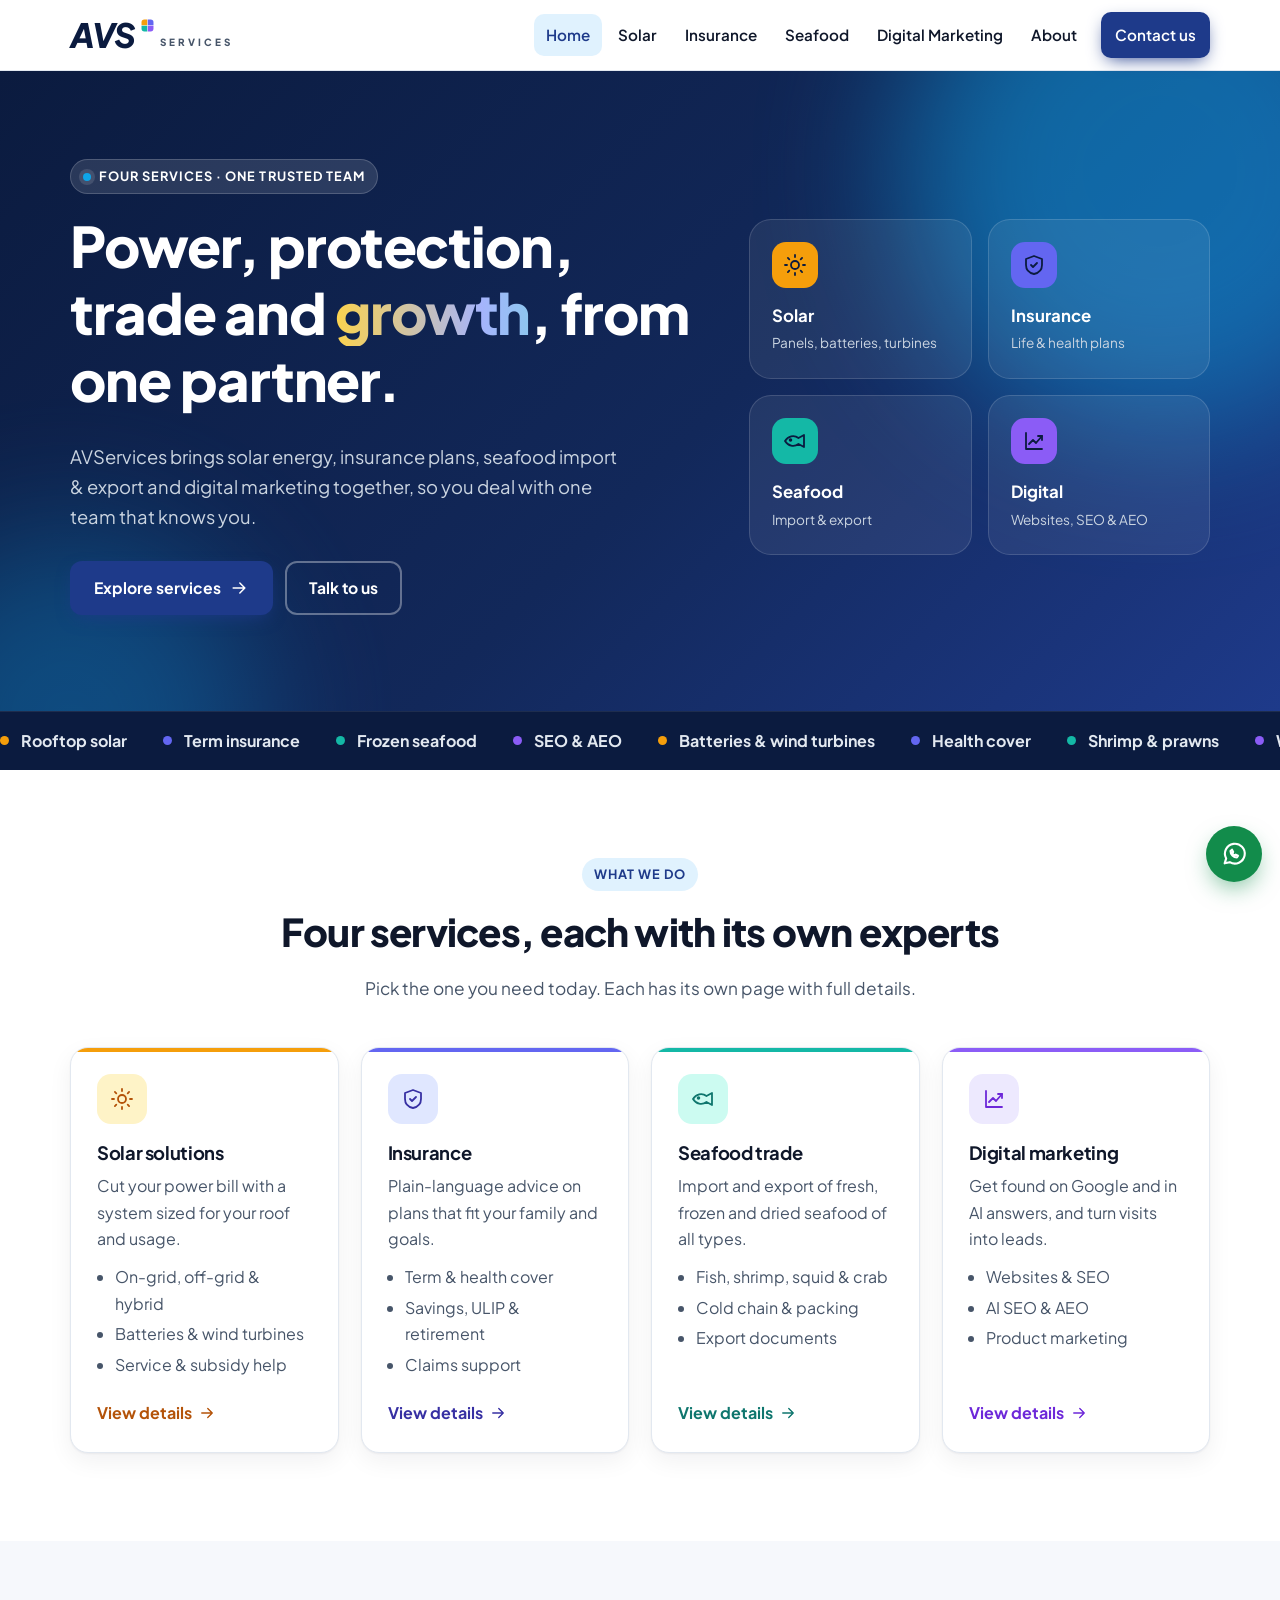
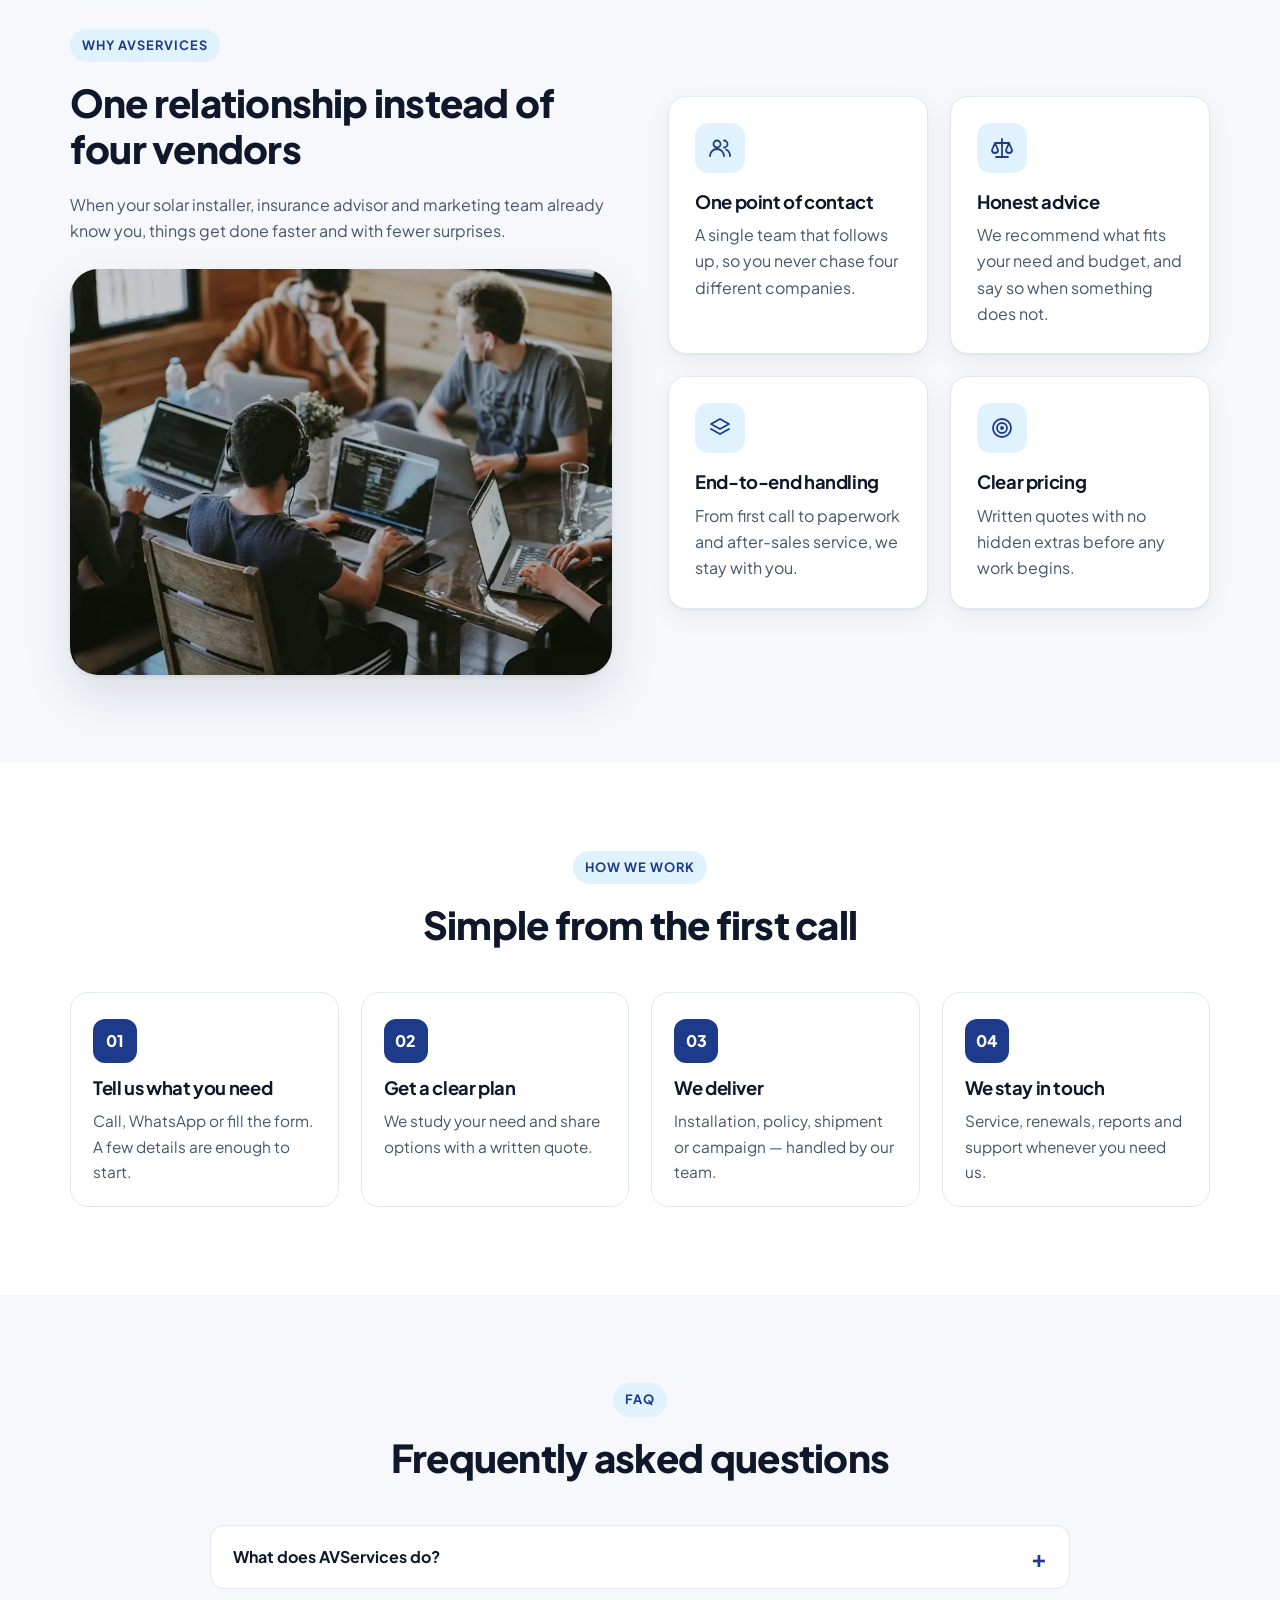
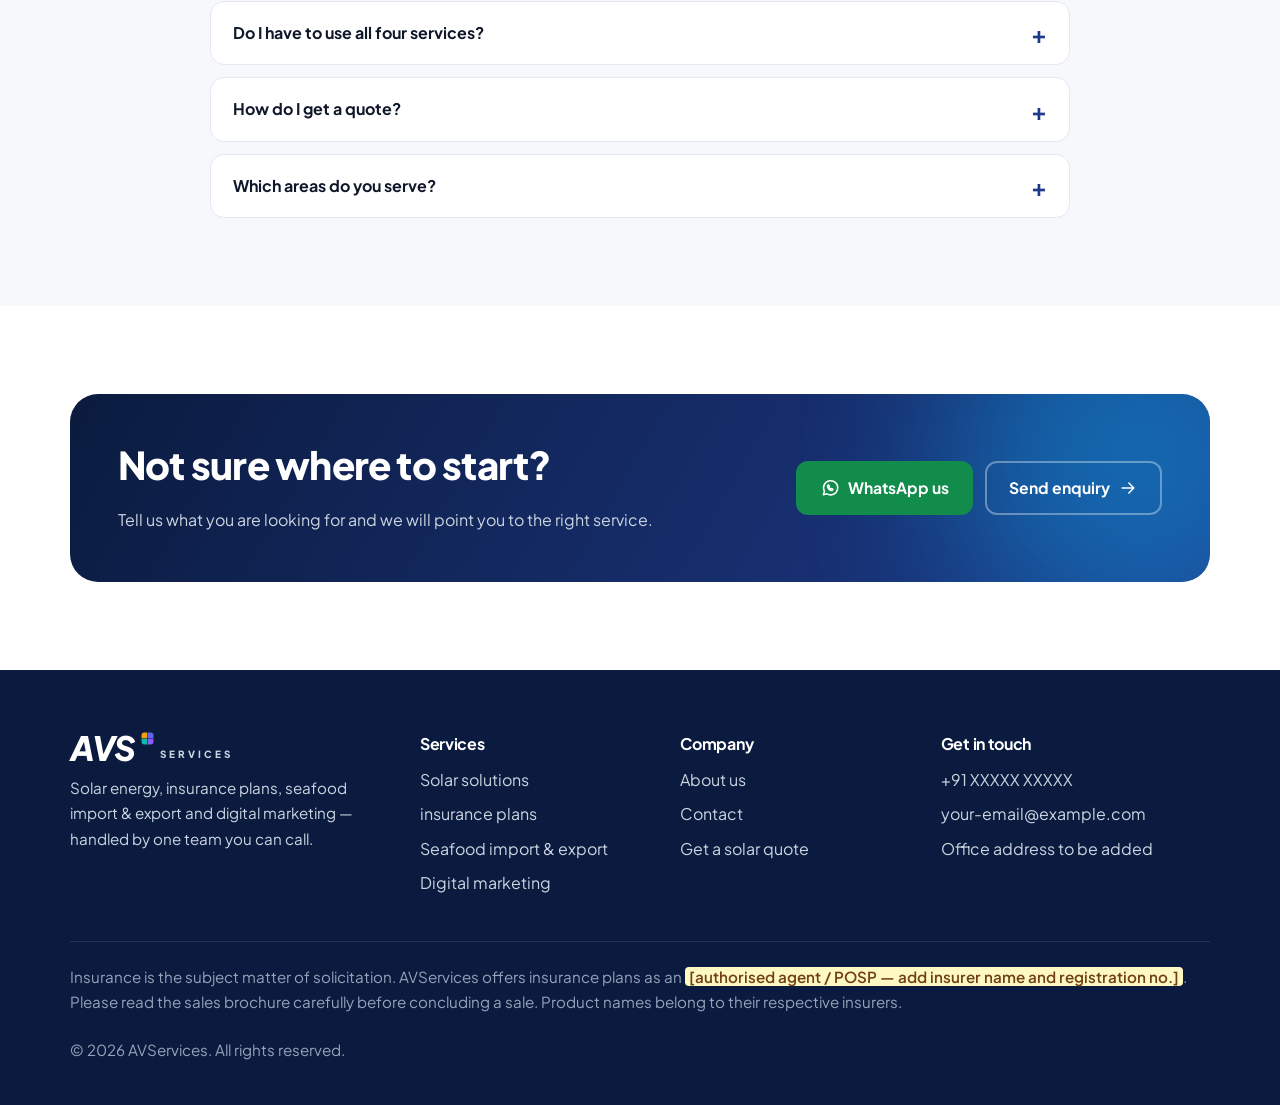
==== commit adee6c22: "Add Home before Solar in every page menu" ====
--- a/index.html
+++ b/index.html
@@ -32,15 +32,16 @@
 <a class="skip" href="#main">Skip to content</a>
 <header class="site-header">
   <div class="container header-row">
-    <a class="brand" href="index.html"><span class="brand-avs">AVS</span><svg class="brand-sq" viewBox="0 0 100 100" aria-hidden="true"><path d="M48 4H26A22 22 0 0 0 4 26V48H48Z" fill="#F59E0B"/><path d="M52 4H74A22 22 0 0 1 96 26V48H52Z" fill="#6366F1"/><path d="M48 96H26A22 22 0 0 1 4 74V52H48Z" fill="#14B8A6"/><path d="M52 96H74A22 22 0 0 0 96 74V52H52Z" fill="#8B5CF6"/></svg><span class="brand-sub">SERVICES</span></a>
+    <a class="brand" href="/"><span class="brand-avs">AVS</span><svg class="brand-sq" viewBox="0 0 100 100" aria-hidden="true"><path d="M48 4H26A22 22 0 0 0 4 26V48H48Z" fill="#F59E0B"/><path d="M52 4H74A22 22 0 0 1 96 26V48H52Z" fill="#6366F1"/><path d="M48 96H26A22 22 0 0 1 4 74V52H48Z" fill="#14B8A6"/><path d="M52 96H74A22 22 0 0 0 96 74V52H52Z" fill="#8B5CF6"/></svg><span class="brand-sub">SERVICES</span></a>
     <button class="nav-toggle" aria-label="Open menu" aria-expanded="false" aria-controls="nav"><svg class="ico" viewBox="0 0 24 24" aria-hidden="true"><path d="M4 6h16M4 12h16M4 18h16"/></svg></button>
     <nav class="nav" id="nav" aria-label="Main">
-        <a href="solar.html">Solar</a>
-        <a href="insurance.html">Insurance</a>
-        <a href="seafood.html">Seafood</a>
-        <a href="digital-marketing.html">Digital Marketing</a>
-        <a href="about.html">About</a>
-        <a class="btn btn-primary" href="contact.html">Contact us</a>
+        <a href="/" aria-current="page">Home</a>
+        <a href="/solar">Solar</a>
+        <a href="/insurance">Insurance</a>
+        <a href="/seafood">Seafood</a>
+        <a href="/digital-marketing">Digital Marketing</a>
+        <a href="/about">About</a>
+        <a class="btn btn-primary" href="/contact">Contact us</a>
     </nav>
   </div>
 </header>
@@ -52,13 +53,13 @@
       <span class="eyebrow"><span class="dot"></span>Four services · One trusted team</span>
       <h1>Power, protection, trade and <span class="hl">growth</span>, from one partner.</h1>
       <p class="lead">AVServices brings solar energy, insurance plans, seafood import &amp; export and digital marketing together, so you deal with one team that knows you.</p>
-      <div class="btn-row"><a class="btn btn-primary" href="#services">Explore services <svg class="ico" viewBox="0 0 24 24" aria-hidden="true"><path d="M5 12h14M13 6l6 6-6 6"/></svg></a><a class="btn btn-ghost" href="contact.html">Talk to us</a></div>
+      <div class="btn-row"><a class="btn btn-primary" href="#services">Explore services <svg class="ico" viewBox="0 0 24 24" aria-hidden="true"><path d="M5 12h14M13 6l6 6-6 6"/></svg></a><a class="btn btn-ghost" href="/contact">Talk to us</a></div>
     </div>
     <div class="tile-grid reveal" aria-label="Our services">
-        <a class="tile theme-solar" href="solar.html"><span class="chip"><svg class="ico" viewBox="0 0 24 24" aria-hidden="true"><circle cx="12" cy="12" r="4"/><path d="M12 2v2M12 20v2M4.9 4.9l1.4 1.4M17.7 17.7l1.4 1.4M2 12h2M20 12h2M4.9 19.1l1.4-1.4M17.7 6.3l1.4-1.4"/></svg></span><strong>Solar</strong><small>Panels, batteries, turbines</small></a>
-        <a class="tile theme-ins" href="insurance.html"><span class="chip"><svg class="ico" viewBox="0 0 24 24" aria-hidden="true"><path d="M12 3l8 3v6c0 5-3.5 8-8 9-4.5-1-8-4-8-9V6z"/><path d="M9 12l2 2 4-4"/></svg></span><strong>Insurance</strong><small>Life &amp; health plans</small></a>
-        <a class="tile theme-sea" href="seafood.html"><span class="chip"><svg class="ico" viewBox="0 0 24 24" aria-hidden="true"><path d="M2 12c3-5 9-6.5 13.5-3L21 6v12l-5.5-3C11 18.5 5 17 2 12z"/><circle cx="7.5" cy="11" r=".9"/></svg></span><strong>Seafood</strong><small>Import &amp; export</small></a>
-        <a class="tile theme-dig" href="digital-marketing.html"><span class="chip"><svg class="ico" viewBox="0 0 24 24" aria-hidden="true"><path d="M4 4v16h16"/><path d="M7 15l4-4 3 3 6-7"/><path d="M16 7h4v4"/></svg></span><strong>Digital</strong><small>Websites, SEO &amp; AEO</small></a>
+        <a class="tile theme-solar" href="/solar"><span class="chip"><svg class="ico" viewBox="0 0 24 24" aria-hidden="true"><circle cx="12" cy="12" r="4"/><path d="M12 2v2M12 20v2M4.9 4.9l1.4 1.4M17.7 17.7l1.4 1.4M2 12h2M20 12h2M4.9 19.1l1.4-1.4M17.7 6.3l1.4-1.4"/></svg></span><strong>Solar</strong><small>Panels, batteries, turbines</small></a>
+        <a class="tile theme-ins" href="/insurance"><span class="chip"><svg class="ico" viewBox="0 0 24 24" aria-hidden="true"><path d="M12 3l8 3v6c0 5-3.5 8-8 9-4.5-1-8-4-8-9V6z"/><path d="M9 12l2 2 4-4"/></svg></span><strong>Insurance</strong><small>Life &amp; health plans</small></a>
+        <a class="tile theme-sea" href="/seafood"><span class="chip"><svg class="ico" viewBox="0 0 24 24" aria-hidden="true"><path d="M2 12c3-5 9-6.5 13.5-3L21 6v12l-5.5-3C11 18.5 5 17 2 12z"/><circle cx="7.5" cy="11" r=".9"/></svg></span><strong>Seafood</strong><small>Import &amp; export</small></a>
+        <a class="tile theme-dig" href="/digital-marketing"><span class="chip"><svg class="ico" viewBox="0 0 24 24" aria-hidden="true"><path d="M4 4v16h16"/><path d="M7 15l4-4 3 3 6-7"/><path d="M16 7h4v4"/></svg></span><strong>Digital</strong><small>Websites, SEO &amp; AEO</small></a>
     </div>
   </div>
 </section><div class="marquee" aria-hidden="true"><div class="marquee-track"><span><i style="background:#F59E0B"></i>Rooftop solar</span><span><i style="background:#6366F1"></i>Term insurance</span><span><i style="background:#14B8A6"></i>Frozen seafood</span><span><i style="background:#8B5CF6"></i>SEO &amp; AEO</span><span><i style="background:#F59E0B"></i>Batteries &amp; wind turbines</span><span><i style="background:#6366F1"></i>Health cover</span><span><i style="background:#14B8A6"></i>Shrimp &amp; prawns</span><span><i style="background:#8B5CF6"></i>Website design</span><span><i style="background:#F59E0B"></i>Subsidy paperwork</span><span><i style="background:#6366F1"></i>Retirement plans</span><span><i style="background:#14B8A6"></i>Export documents</span><span><i style="background:#8B5CF6"></i>AI search visibility</span><span><i style="background:#F59E0B"></i>Rooftop solar</span><span><i style="background:#6366F1"></i>Term insurance</span><span><i style="background:#14B8A6"></i>Frozen seafood</span><span><i style="background:#8B5CF6"></i>SEO &amp; AEO</span><span><i style="background:#F59E0B"></i>Batteries &amp; wind turbines</span><span><i style="background:#6366F1"></i>Health cover</span><span><i style="background:#14B8A6"></i>Shrimp &amp; prawns</span><span><i style="background:#8B5CF6"></i>Website design</span><span><i style="background:#F59E0B"></i>Subsidy paperwork</span><span><i style="background:#6366F1"></i>Retirement plans</span><span><i style="background:#14B8A6"></i>Export documents</span><span><i style="background:#8B5CF6"></i>AI search visibility</span></div></div>
@@ -70,28 +71,28 @@
       <p>Pick the one you need today. Each has its own page with full details.</p>
     </div>
     <div class="grid grid-4">
-      <a class="card svc reveal theme-solar" href="solar.html">
+      <a class="card svc reveal theme-solar" href="/solar">
         <div class="chip"><svg class="ico" viewBox="0 0 24 24" aria-hidden="true"><circle cx="12" cy="12" r="4"/><path d="M12 2v2M12 20v2M4.9 4.9l1.4 1.4M17.7 17.7l1.4 1.4M2 12h2M20 12h2M4.9 19.1l1.4-1.4M17.7 6.3l1.4-1.4"/></svg></div>
         <h3>Solar solutions</h3>
         <p>Cut your power bill with a system sized for your roof and usage.</p>
         <ul><li>On-grid, off-grid &amp; hybrid</li><li>Batteries &amp; wind turbines</li><li>Service &amp; subsidy help</li></ul>
         <span class="more">View details <svg class="ico" viewBox="0 0 24 24" aria-hidden="true"><path d="M5 12h14M13 6l6 6-6 6"/></svg></span>
       </a>
-      <a class="card svc reveal theme-ins" href="insurance.html">
+      <a class="card svc reveal theme-ins" href="/insurance">
         <div class="chip"><svg class="ico" viewBox="0 0 24 24" aria-hidden="true"><path d="M12 3l8 3v6c0 5-3.5 8-8 9-4.5-1-8-4-8-9V6z"/><path d="M9 12l2 2 4-4"/></svg></div>
         <h3>Insurance</h3>
         <p>Plain-language advice on plans that fit your family and goals.</p>
         <ul><li>Term &amp; health cover</li><li>Savings, ULIP &amp; retirement</li><li>Claims support</li></ul>
         <span class="more">View details <svg class="ico" viewBox="0 0 24 24" aria-hidden="true"><path d="M5 12h14M13 6l6 6-6 6"/></svg></span>
       </a>
-      <a class="card svc reveal theme-sea" href="seafood.html">
+      <a class="card svc reveal theme-sea" href="/seafood">
         <div class="chip"><svg class="ico" viewBox="0 0 24 24" aria-hidden="true"><path d="M2 12c3-5 9-6.5 13.5-3L21 6v12l-5.5-3C11 18.5 5 17 2 12z"/><circle cx="7.5" cy="11" r=".9"/></svg></div>
         <h3>Seafood trade</h3>
         <p>Import and export of fresh, frozen and dried seafood of all types.</p>
         <ul><li>Fish, shrimp, squid &amp; crab</li><li>Cold chain &amp; packing</li><li>Export documents</li></ul>
         <span class="more">View details <svg class="ico" viewBox="0 0 24 24" aria-hidden="true"><path d="M5 12h14M13 6l6 6-6 6"/></svg></span>
       </a>
-      <a class="card svc reveal theme-dig" href="digital-marketing.html">
+      <a class="card svc reveal theme-dig" href="/digital-marketing">
         <div class="chip"><svg class="ico" viewBox="0 0 24 24" aria-hidden="true"><path d="M4 4v16h16"/><path d="M7 15l4-4 3 3 6-7"/><path d="M16 7h4v4"/></svg></div>
         <h3>Digital marketing</h3>
         <p>Get found on Google and in AI answers, and turn visits into leads.</p>
@@ -171,8 +172,8 @@
         <p>Tell us what you are looking for and we will point you to the right service.</p>
       </div>
       <div class="btn-row">
-        <a class="btn btn-wa" data-wa="Hello AVServices, I would like to know more about your services." href="contact.html?service=general"><svg class="ico" viewBox="0 0 24 24" aria-hidden="true"><path d="M4 20l1.3-4.2A8.5 8.5 0 1 1 8.4 19z"/><path d="M9 9.5c0 3 2.5 5.5 5.5 5.5l1-1.5-2-1-1 .8a4 4 0 0 1-2-2l.8-1-1-2z"/></svg> WhatsApp us</a>
-        <a class="btn btn-ghost" href="contact.html?service=general">Send enquiry <svg class="ico" viewBox="0 0 24 24" aria-hidden="true"><path d="M5 12h14M13 6l6 6-6 6"/></svg></a>
+        <a class="btn btn-wa" data-wa="Hello AVServices, I would like to know more about your services." href="/contact?service=general"><svg class="ico" viewBox="0 0 24 24" aria-hidden="true"><path d="M4 20l1.3-4.2A8.5 8.5 0 1 1 8.4 19z"/><path d="M9 9.5c0 3 2.5 5.5 5.5 5.5l1-1.5-2-1-1 .8a4 4 0 0 1-2-2l.8-1-1-2z"/></svg> WhatsApp us</a>
+        <a class="btn btn-ghost" href="/contact?service=general">Send enquiry <svg class="ico" viewBox="0 0 24 24" aria-hidden="true"><path d="M5 12h14M13 6l6 6-6 6"/></svg></a>
       </div>
     </div>
   </div>
@@ -182,31 +183,31 @@
   <div class="container">
     <div class="footer-grid">
       <div>
-        <a class="brand" href="index.html"><span class="brand-avs">AVS</span><svg class="brand-sq" viewBox="0 0 100 100" aria-hidden="true"><path d="M48 4H26A22 22 0 0 0 4 26V48H48Z" fill="#F59E0B"/><path d="M52 4H74A22 22 0 0 1 96 26V48H52Z" fill="#6366F1"/><path d="M48 96H26A22 22 0 0 1 4 74V52H48Z" fill="#14B8A6"/><path d="M52 96H74A22 22 0 0 0 96 74V52H52Z" fill="#8B5CF6"/></svg><span class="brand-sub">SERVICES</span></a>
+        <a class="brand" href="/"><span class="brand-avs">AVS</span><svg class="brand-sq" viewBox="0 0 100 100" aria-hidden="true"><path d="M48 4H26A22 22 0 0 0 4 26V48H48Z" fill="#F59E0B"/><path d="M52 4H74A22 22 0 0 1 96 26V48H52Z" fill="#6366F1"/><path d="M48 96H26A22 22 0 0 1 4 74V52H48Z" fill="#14B8A6"/><path d="M52 96H74A22 22 0 0 0 96 74V52H52Z" fill="#8B5CF6"/></svg><span class="brand-sub">SERVICES</span></a>
         <p>Solar energy, insurance plans, seafood import &amp; export and digital marketing — handled by one team you can call.</p>
       </div>
       <div>
         <h3>Services</h3>
         <ul>
-          <li><a href="solar.html">Solar solutions</a></li>
-          <li><a href="insurance.html">insurance plans</a></li>
-          <li><a href="seafood.html">Seafood import &amp; export</a></li>
-          <li><a href="digital-marketing.html">Digital marketing</a></li>
+          <li><a href="/solar">Solar solutions</a></li>
+          <li><a href="/insurance">insurance plans</a></li>
+          <li><a href="/seafood">Seafood import &amp; export</a></li>
+          <li><a href="/digital-marketing">Digital marketing</a></li>
         </ul>
       </div>
       <div>
         <h3>Company</h3>
         <ul>
-          <li><a href="about.html">About us</a></li>
-          <li><a href="contact.html">Contact</a></li>
-          <li><a href="contact.html?service=solar">Get a solar quote</a></li>
+          <li><a href="/about">About us</a></li>
+          <li><a href="/contact">Contact</a></li>
+          <li><a href="/contact?service=solar">Get a solar quote</a></li>
         </ul>
       </div>
       <div>
         <h3>Get in touch</h3>
         <ul>
-          <li><a data-site="phone" href="contact.html">+91 XXXXX XXXXX</a></li>
-          <li><a data-site="email" href="contact.html">your-email@example.com</a></li>
+          <li><a data-site="phone" href="/contact">+91 XXXXX XXXXX</a></li>
+          <li><a data-site="email" href="/contact">your-email@example.com</a></li>
           <li><span data-site="address">Office address to be added</span></li>
         </ul>
       </div>
@@ -217,7 +218,7 @@
     </div>
   </div>
 </footer>
-<a class="fab" data-wa="Hello AVServices, I would like to know more." href="contact.html" aria-label="Chat on WhatsApp"><svg class="ico" viewBox="0 0 24 24" aria-hidden="true"><path d="M4 20l1.3-4.2A8.5 8.5 0 1 1 8.4 19z"/><path d="M9 9.5c0 3 2.5 5.5 5.5 5.5l1-1.5-2-1-1 .8a4 4 0 0 1-2-2l.8-1-1-2z"/></svg></a>
-<script src="assets/script.js?v=fa849be7" defer></script>
+<a class="fab" data-wa="Hello AVServices, I would like to know more." href="/contact" aria-label="Chat on WhatsApp"><svg class="ico" viewBox="0 0 24 24" aria-hidden="true"><path d="M4 20l1.3-4.2A8.5 8.5 0 1 1 8.4 19z"/><path d="M9 9.5c0 3 2.5 5.5 5.5 5.5l1-1.5-2-1-1 .8a4 4 0 0 1-2-2l.8-1-1-2z"/></svg></a>
+<script src="assets/script.js?v=cleanurls1" defer></script>
 </body>
 </html>
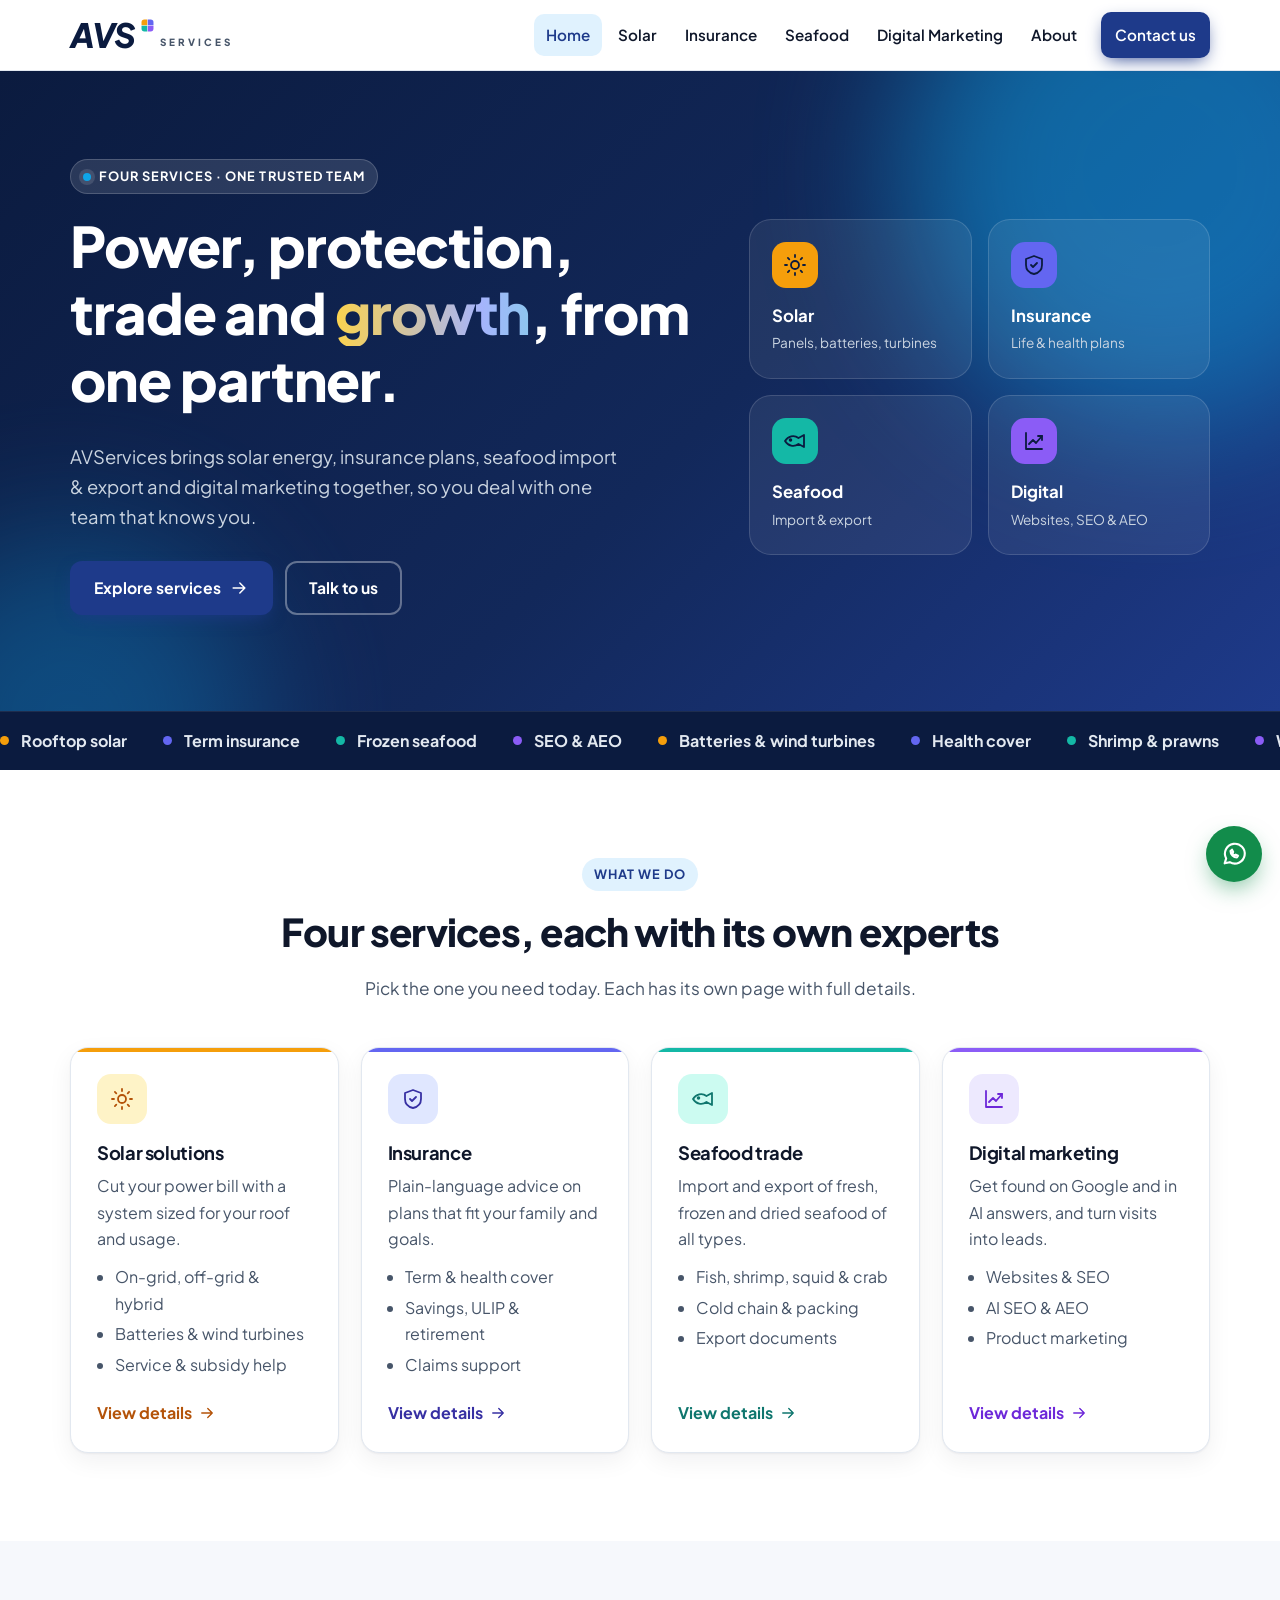
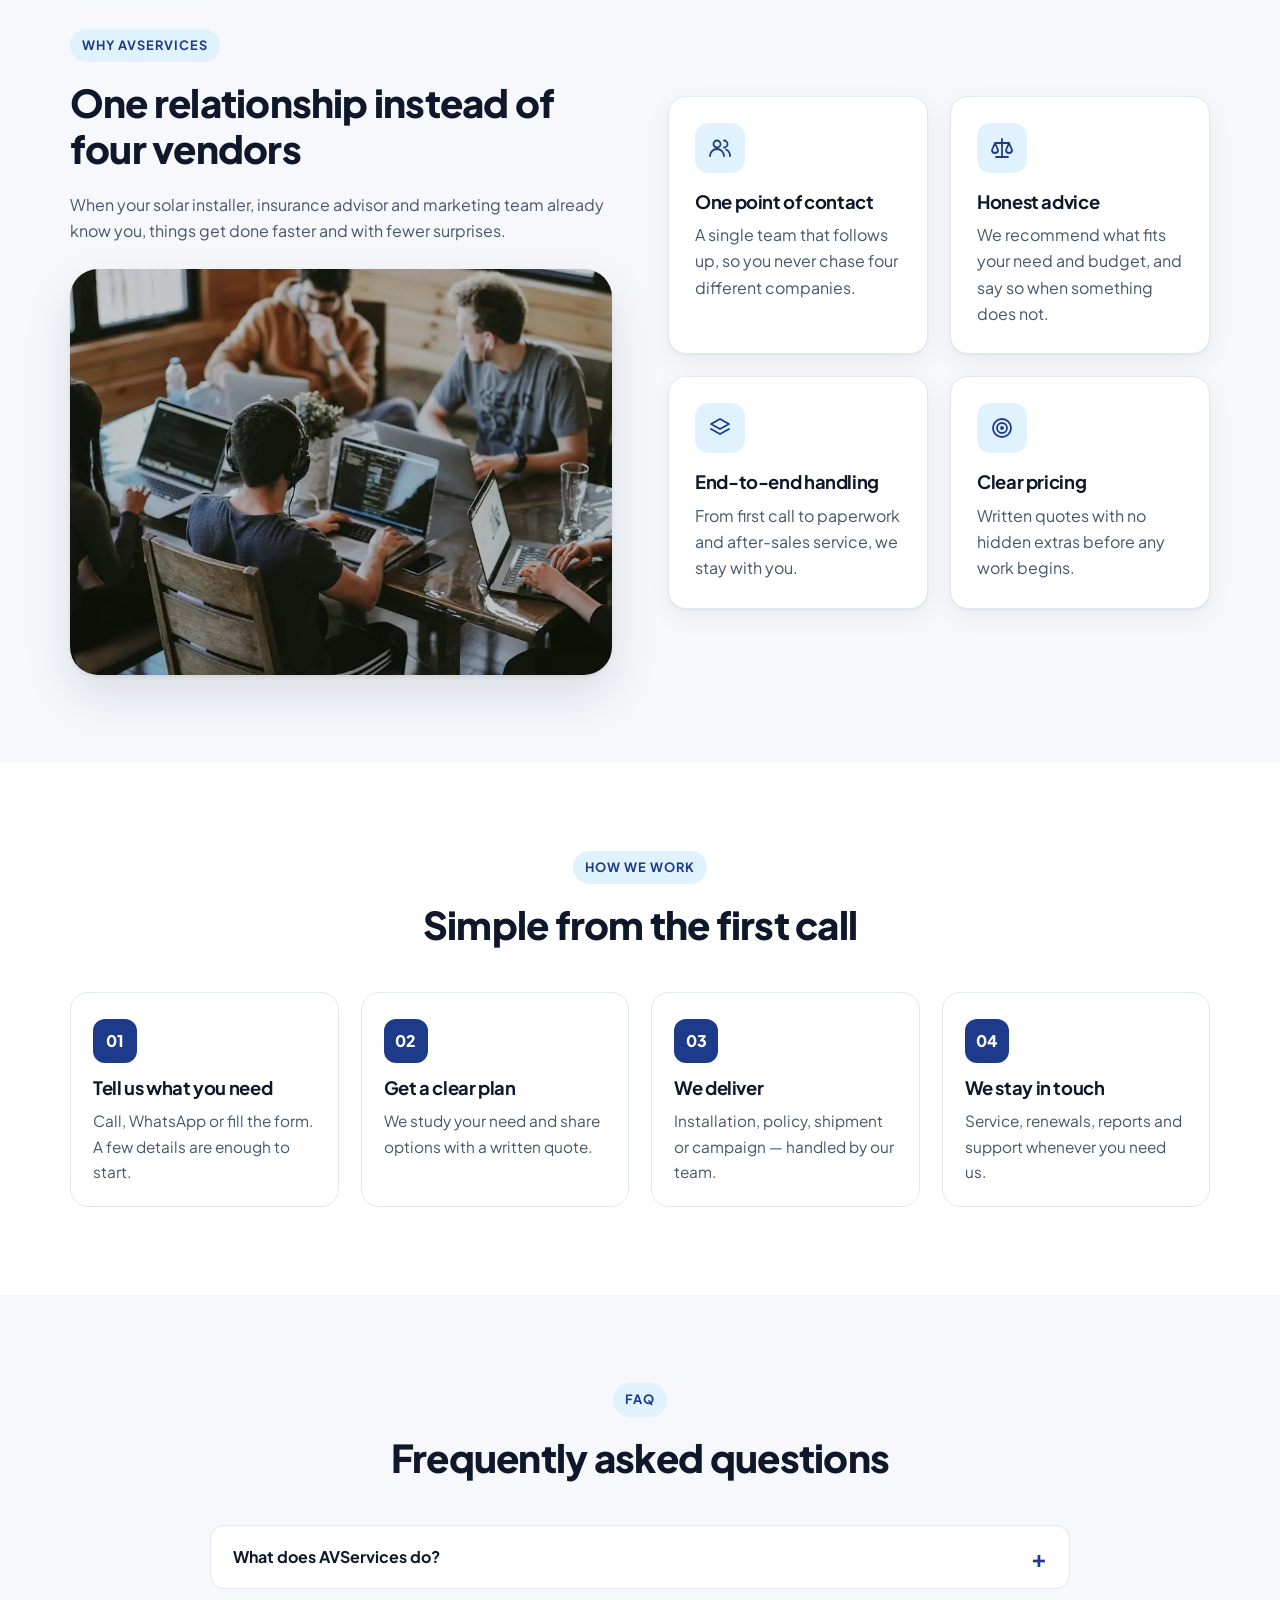
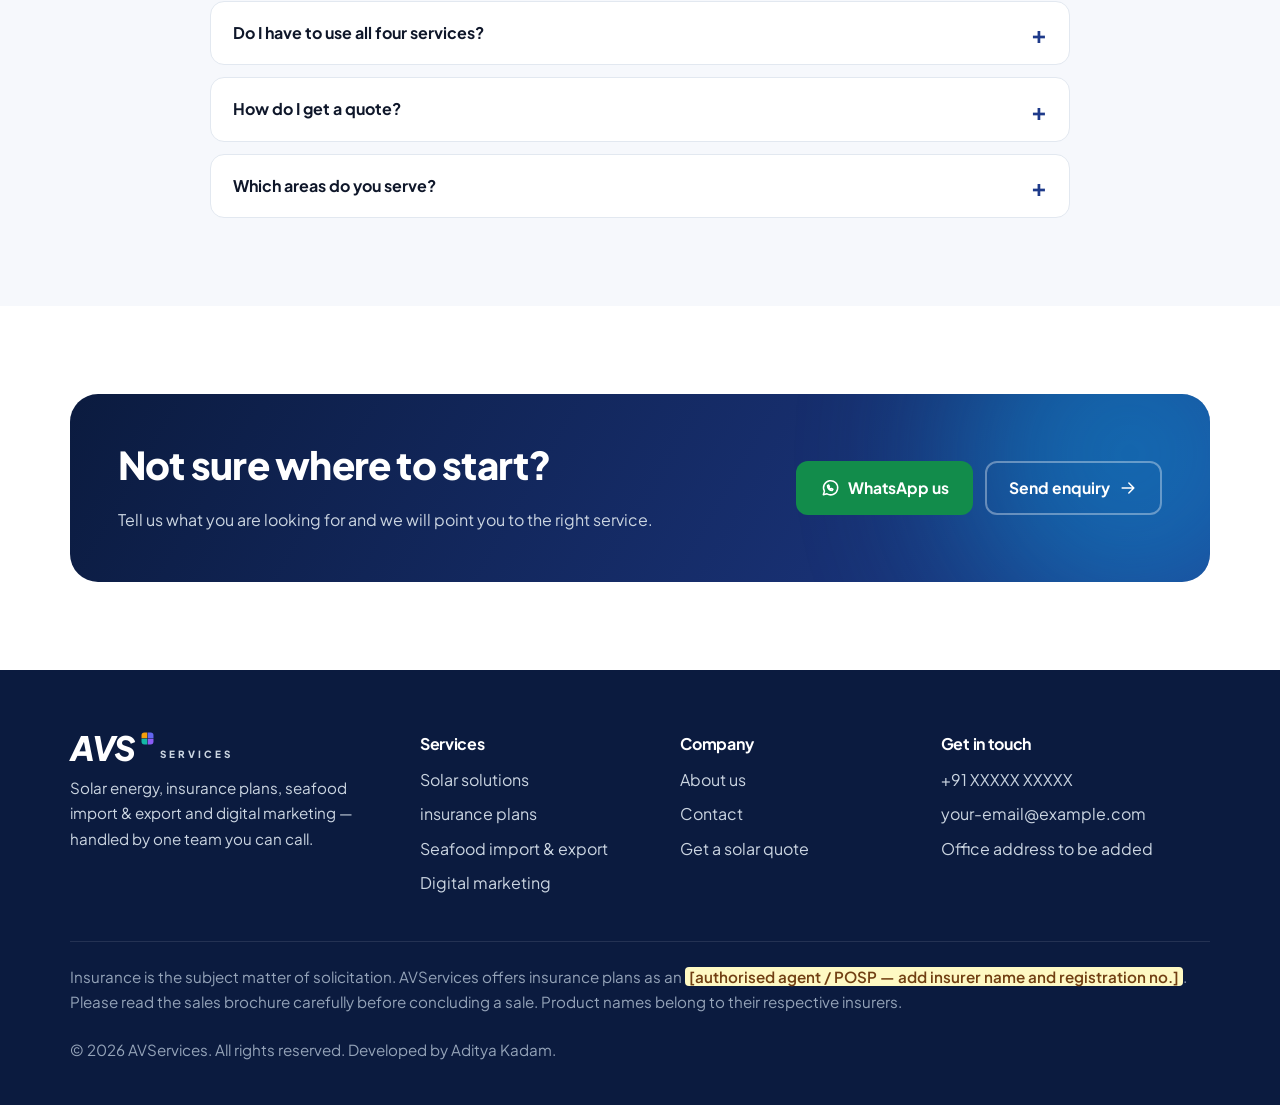
==== commit 0ebc5be2: "Credit Aditya Kadam and clarify asset provenance" ====
--- a/index.html
+++ b/index.html
@@ -214,7 +214,7 @@
     </div>
     <div class="footer-legal">
       <p>Insurance is the subject matter of solicitation. AVServices offers insurance plans as an <span class="fill">[authorised agent / POSP — add insurer name and registration no.]</span>. Please read the sales brochure carefully before concluding a sale. Product names belong to their respective insurers.</p>
-      <p>&copy; <span data-year>2026</span> AVServices. All rights reserved.</p>
+      <p>&copy; <span data-year>2026</span> AVServices. All rights reserved. Developed by Aditya Kadam.</p>
     </div>
   </div>
 </footer>
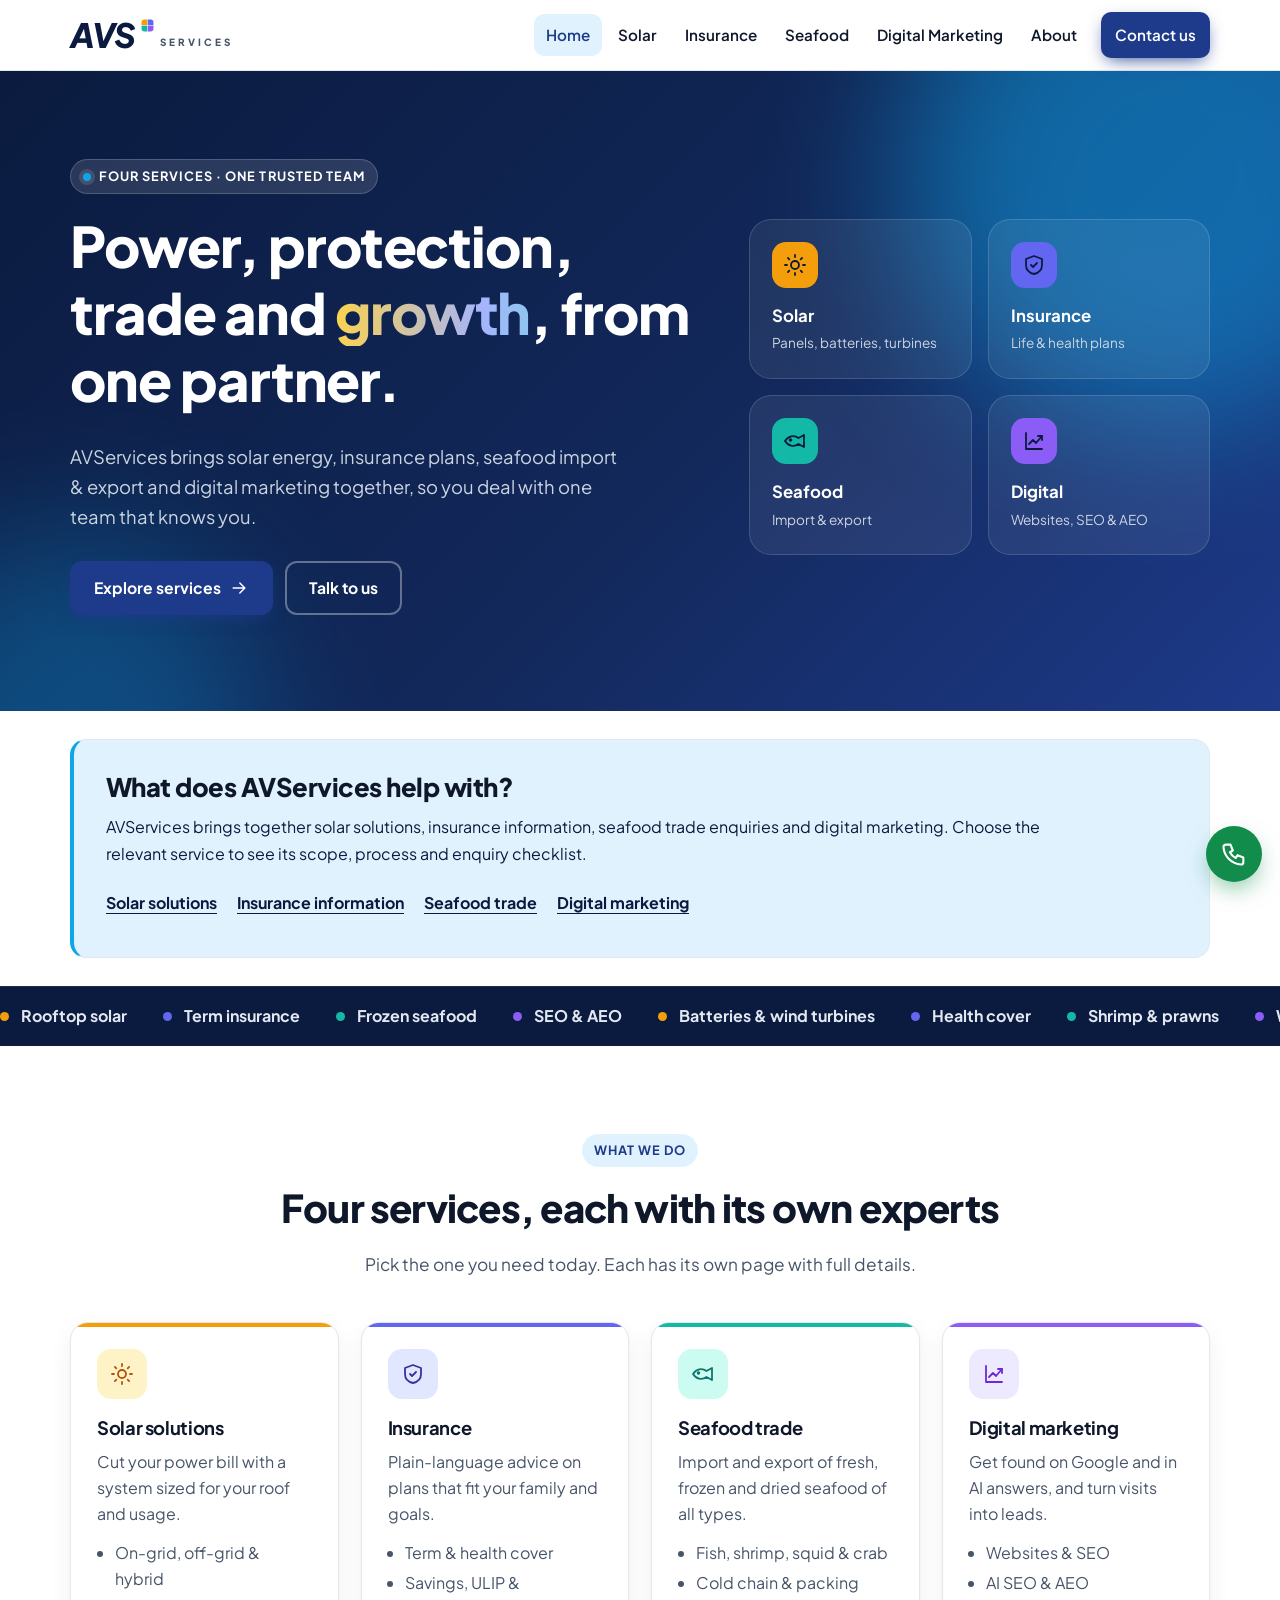
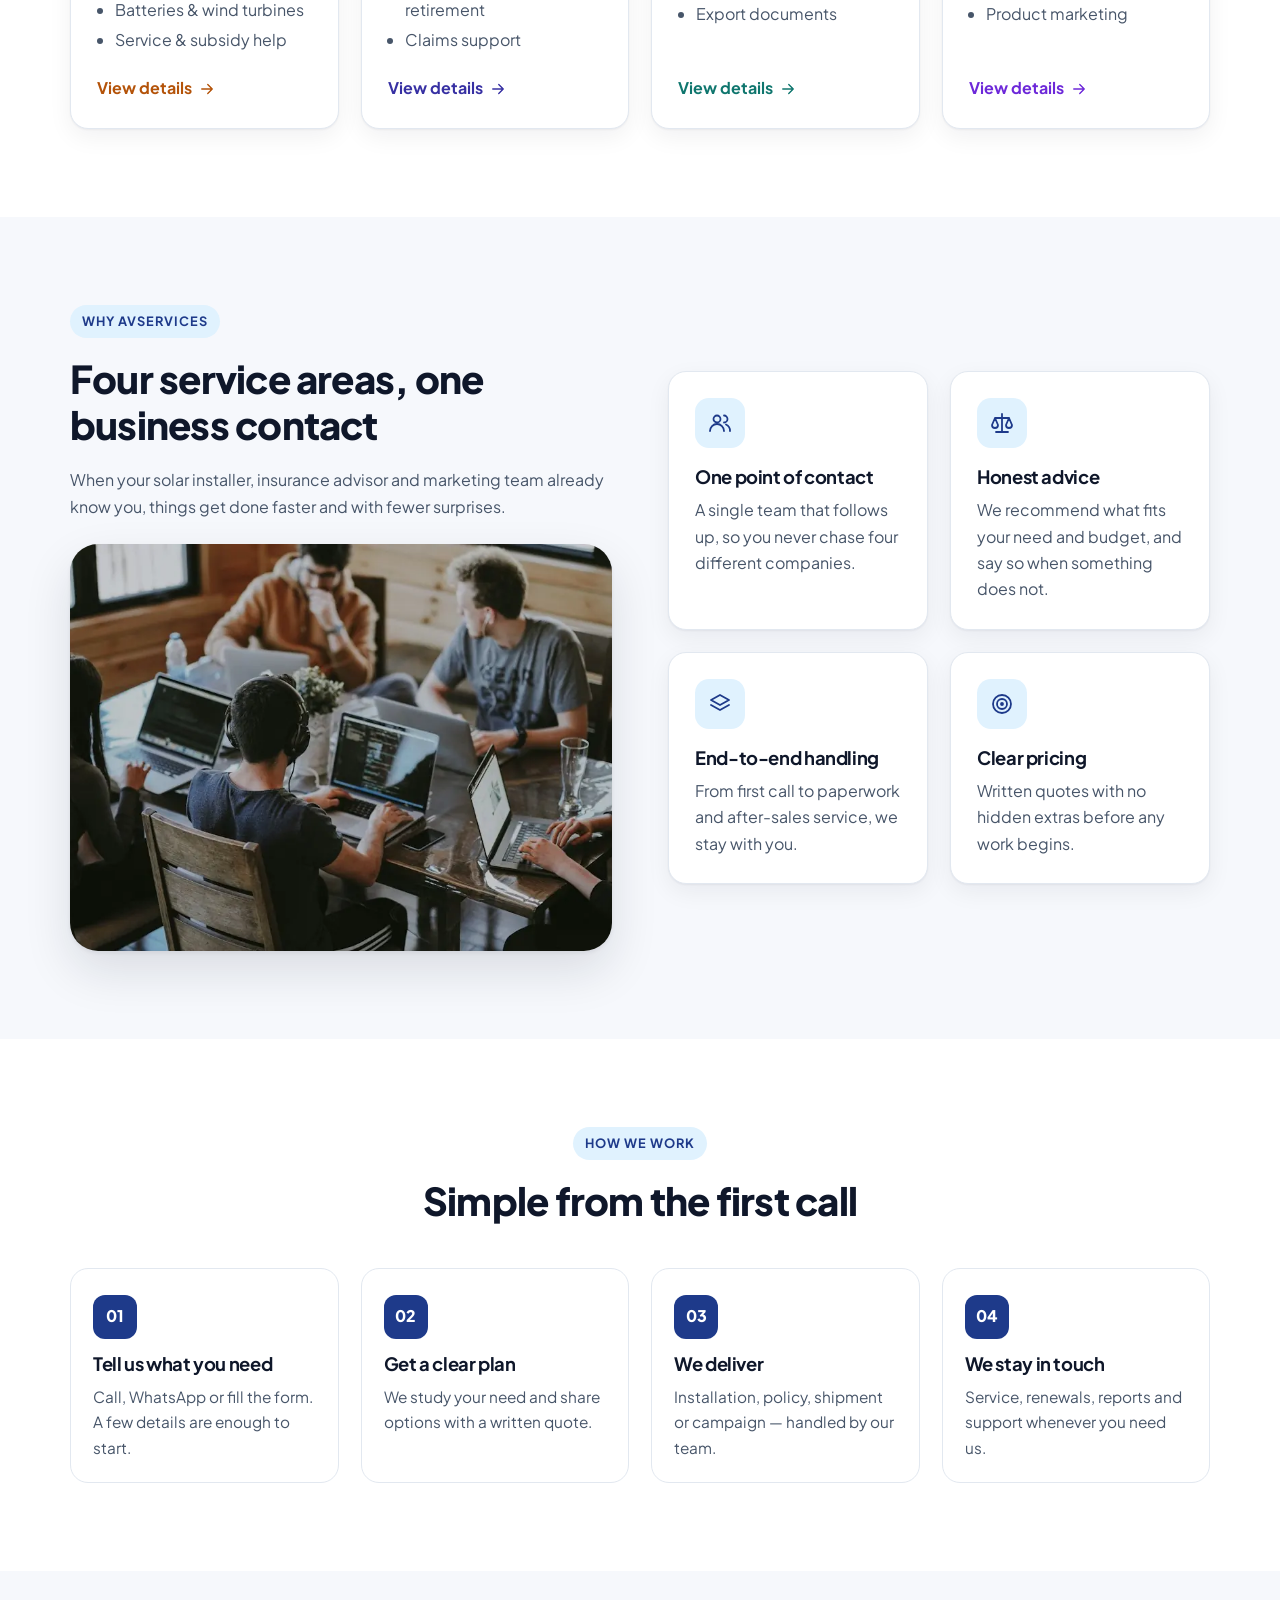
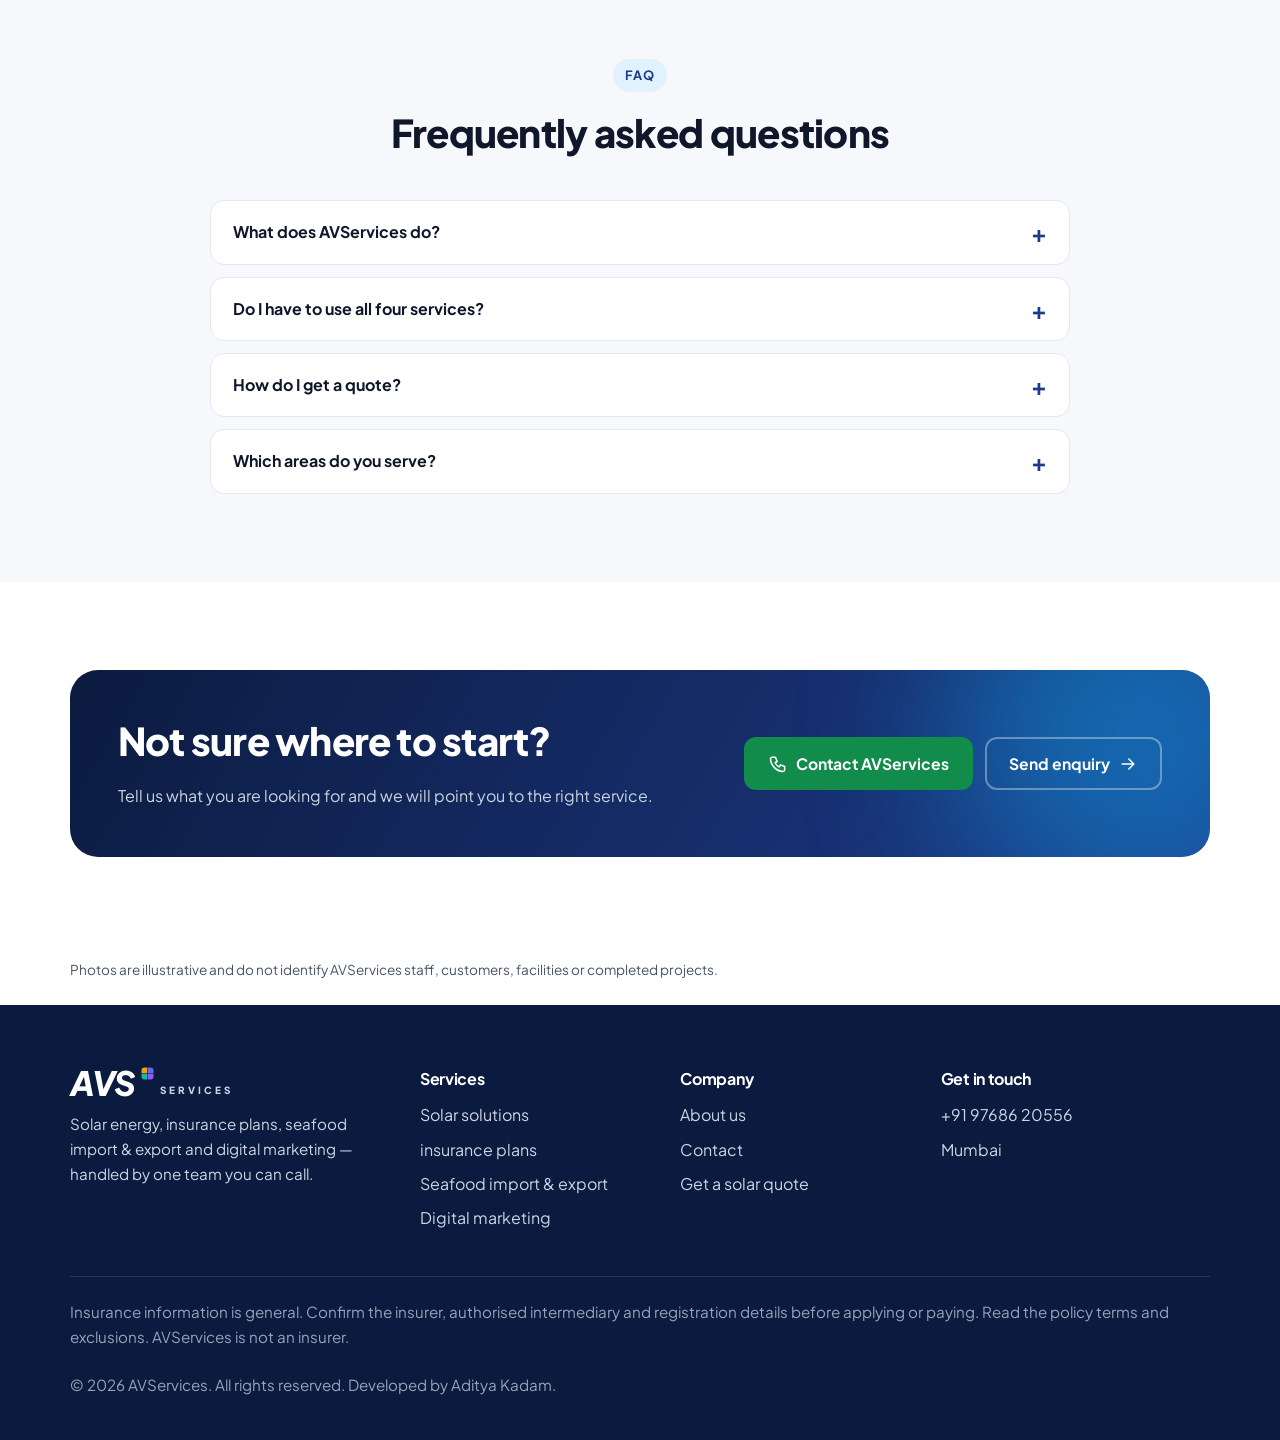
==== commit 5c6f0e7a: "Apply modern SEO framework and improve enquiry clarity" ====
--- a/index.html
+++ b/index.html
@@ -3,19 +3,23 @@
 <head>
 <meta charset="utf-8">
 <meta name="viewport" content="width=device-width, initial-scale=1">
-<title>AVServices | Solar, Insurance, Seafood Trade & Digital Marketing</title>
-<meta name="description" content="AVServices offers solar installation, insurance plans, seafood import and export, and digital marketing with SEO and AEO — one trusted team for all four.">
+<title>AVServices | Solar, Insurance, Seafood &amp; Digital Services</title>
+<meta name="description" content="Explore solar solutions, insurance information, seafood trade and digital marketing with AVServices. Contact Shashikant Kadam in Mumbai to discuss your enquiry.">
+<link rel="canonical" href="https://avsinfo.in/">
+<meta property="og:url" content="https://avsinfo.in/">
 <meta name="theme-color" content="#0B1B3F">
 <meta property="og:type" content="website">
 <meta property="og:site_name" content="AVServices">
-<meta property="og:title" content="AVServices | Solar, Insurance, Seafood Trade &amp; Digital Marketing">
-<meta property="og:description" content="AVServices offers solar installation, insurance plans, seafood import and export, and digital marketing with SEO and AEO — one trusted team for all four.">
-<meta property="og:image" content="/assets/og-image.png">
+<meta property="og:title" content="AVServices | Solar, Insurance, Seafood &amp; Digital Services">
+<meta property="og:description" content="Explore solar solutions, insurance information, seafood trade and digital marketing with AVServices. Contact Shashikant Kadam in Mumbai to discuss your enquiry.">
+<meta property="og:image" content="https://avsinfo.in/assets/og-image.png">
 <meta property="og:image:width" content="1200">
 <meta property="og:image:height" content="630">
 <meta property="og:image:alt" content="AVServices – Solar, Insurance, Seafood and Digital">
+<meta name="twitter:title" content="AVServices | Solar, Insurance, Seafood &amp; Digital Services">
+<meta name="twitter:description" content="Explore solar solutions, insurance information, seafood trade and digital marketing with AVServices. Contact Shashikant Kadam in Mumbai to discuss your enquiry.">
 <meta name="twitter:card" content="summary_large_image">
-<meta name="twitter:image" content="/assets/og-image.png">
+<meta name="twitter:image" content="https://avsinfo.in/assets/og-image.png">
 <link rel="icon" href="assets/favicon.svg" type="image/svg+xml">
 <link rel="icon" href="assets/favicon-48.png" sizes="48x48" type="image/png">
 <link rel="icon" href="assets/favicon-32.png" sizes="32x32" type="image/png">
@@ -24,9 +28,8 @@
 <link rel="preconnect" href="https://fonts.googleapis.com">
 <link rel="preconnect" href="https://fonts.gstatic.com" crossorigin>
 <link rel="stylesheet" href="https://fonts.googleapis.com/css2?family=Plus+Jakarta+Sans:ital,wght@0,400;0,600;0,700;0,800;1,800&display=swap">
-<link rel="stylesheet" href="assets/style.css?v=fa849be7">
-<script type="application/ld+json">{"@context": "https://schema.org", "@type": "Organization", "name": "AVServices", "alternateName": "AVS", "logo": "/assets/icon-512.png", "description": "Solar solutions, insurance plans, seafood import and export, and digital marketing.", "knowsAbout": ["Solar energy", "Life insurance", "Seafood export", "Search engine optimisation", "Answer engine optimisation"]}</script>
-<script type="application/ld+json">{"@context": "https://schema.org", "@type": "FAQPage", "mainEntity": [{"@type": "Question", "name": "What does AVServices do?", "acceptedAnswer": {"@type": "Answer", "text": "AVServices offers four services under one roof: solar installation and products, insurance plans, seafood import and export, and digital marketing including SEO and AEO."}}, {"@type": "Question", "name": "Do I have to use all four services?", "acceptedAnswer": {"@type": "Answer", "text": "No. Each service works on its own. Many clients come for one, and later ask us about another because they already know and trust the team."}}, {"@type": "Question", "name": "How do I get a quote?", "acceptedAnswer": {"@type": "Answer", "text": "Use the contact form or WhatsApp us. Tell us which service you need and a few details, and we will get back to you with next steps and a clear quote."}}, {"@type": "Question", "name": "Which areas do you serve?", "acceptedAnswer": {"@type": "Answer", "text": "Tell us your location when you contact us. Solar work depends on site visits, while insurance, seafood trade and digital marketing can be handled remotely."}}]}</script>
+<link rel="stylesheet" href="assets/style.css?v=seo20261102">
+<script type="application/ld+json">{"@context": "https://schema.org", "@graph": [{"@type": "Organization", "@id": "https://avsinfo.in/#organization", "name": "AVServices", "alternateName": "AVS", "url": "https://avsinfo.in/", "logo": "https://avsinfo.in/assets/icon-512.png", "telephone": "+919768620556", "address": {"@type": "PostalAddress", "addressLocality": "Mumbai", "addressCountry": "IN"}, "contactPoint": {"@type": "ContactPoint", "telephone": "+919768620556", "contactType": "customer enquiries"}}, {"@type": "WebSite", "@id": "https://avsinfo.in/#website", "url": "https://avsinfo.in/", "name": "AVServices", "publisher": {"@id": "https://avsinfo.in/#organization"}}, {"@type": "WebPage", "@id": "https://avsinfo.in/#webpage", "url": "https://avsinfo.in/", "name": "AVServices | Solar, Insurance, Seafood & Digital Services", "description": "Explore solar solutions, insurance information, seafood trade and digital marketing with AVServices. Contact Shashikant Kadam in Mumbai to discuss your enquiry.", "inLanguage": "en-IN", "isPartOf": {"@id": "https://avsinfo.in/#website"}, "publisher": {"@id": "https://avsinfo.in/#organization"}, "dateModified": "2026-11-02"}, {"@type": "FAQPage", "@id": "https://avsinfo.in/#faq", "mainEntity": [{"@type": "Question", "name": "What does AVServices do?", "acceptedAnswer": {"@type": "Answer", "text": "AVServices offers four services under one roof: solar installation and products, insurance plans, seafood import and export, and digital marketing including SEO and AEO."}}, {"@type": "Question", "name": "Do I have to use all four services?", "acceptedAnswer": {"@type": "Answer", "text": "No. Each service works on its own. Many clients come for one, and later ask us about another because they already know and trust the team."}}, {"@type": "Question", "name": "How do I get a quote?", "acceptedAnswer": {"@type": "Answer", "text": "Call +91 97686 20556 or visit our contact page. Tell us the service, location and requirement so we can confirm the next steps. Preparing an online summary does not submit a request."}}, {"@type": "Question", "name": "Which areas do you serve?", "acceptedAnswer": {"@type": "Answer", "text": "Tell us your location when you contact us. Solar work depends on site visits, while insurance, seafood trade and digital marketing can be handled remotely."}}]}]}</script>
 </head>
 <body class="">
 <a class="skip" href="#main">Skip to content</a>
@@ -62,7 +65,9 @@
         <a class="tile theme-dig" href="/digital-marketing"><span class="chip"><svg class="ico" viewBox="0 0 24 24" aria-hidden="true"><path d="M4 4v16h16"/><path d="M7 15l4-4 3 3 6-7"/><path d="M16 7h4v4"/></svg></span><strong>Digital</strong><small>Websites, SEO &amp; AEO</small></a>
     </div>
   </div>
-</section><div class="marquee" aria-hidden="true"><div class="marquee-track"><span><i style="background:#F59E0B"></i>Rooftop solar</span><span><i style="background:#6366F1"></i>Term insurance</span><span><i style="background:#14B8A6"></i>Frozen seafood</span><span><i style="background:#8B5CF6"></i>SEO &amp; AEO</span><span><i style="background:#F59E0B"></i>Batteries &amp; wind turbines</span><span><i style="background:#6366F1"></i>Health cover</span><span><i style="background:#14B8A6"></i>Shrimp &amp; prawns</span><span><i style="background:#8B5CF6"></i>Website design</span><span><i style="background:#F59E0B"></i>Subsidy paperwork</span><span><i style="background:#6366F1"></i>Retirement plans</span><span><i style="background:#14B8A6"></i>Export documents</span><span><i style="background:#8B5CF6"></i>AI search visibility</span><span><i style="background:#F59E0B"></i>Rooftop solar</span><span><i style="background:#6366F1"></i>Term insurance</span><span><i style="background:#14B8A6"></i>Frozen seafood</span><span><i style="background:#8B5CF6"></i>SEO &amp; AEO</span><span><i style="background:#F59E0B"></i>Batteries &amp; wind turbines</span><span><i style="background:#6366F1"></i>Health cover</span><span><i style="background:#14B8A6"></i>Shrimp &amp; prawns</span><span><i style="background:#8B5CF6"></i>Website design</span><span><i style="background:#F59E0B"></i>Subsidy paperwork</span><span><i style="background:#6366F1"></i>Retirement plans</span><span><i style="background:#14B8A6"></i>Export documents</span><span><i style="background:#8B5CF6"></i>AI search visibility</span></div></div>
+</section>
+<section class="answer-section" aria-labelledby="quick-answer"><div class="container"><div class="answer-panel"><h2 id="quick-answer">What does AVServices help with?</h2><p>AVServices brings together solar solutions, insurance information, seafood trade enquiries and digital marketing. Choose the relevant service to see its scope, process and enquiry checklist.</p><nav class="answer-links" aria-label="Page shortcuts"><a href="/solar">Solar solutions</a><a href="/insurance">Insurance information</a><a href="/seafood">Seafood trade</a><a href="/digital-marketing">Digital marketing</a></nav></div></div></section>
+<div class="marquee" aria-hidden="true"><div class="marquee-track"><span><i style="background:#F59E0B"></i>Rooftop solar</span><span><i style="background:#6366F1"></i>Term insurance</span><span><i style="background:#14B8A6"></i>Frozen seafood</span><span><i style="background:#8B5CF6"></i>SEO &amp; AEO</span><span><i style="background:#F59E0B"></i>Batteries &amp; wind turbines</span><span><i style="background:#6366F1"></i>Health cover</span><span><i style="background:#14B8A6"></i>Shrimp &amp; prawns</span><span><i style="background:#8B5CF6"></i>Website design</span><span><i style="background:#F59E0B"></i>Subsidy paperwork</span><span><i style="background:#6366F1"></i>Retirement plans</span><span><i style="background:#14B8A6"></i>Export documents</span><span><i style="background:#8B5CF6"></i>AI search visibility</span><span><i style="background:#F59E0B"></i>Rooftop solar</span><span><i style="background:#6366F1"></i>Term insurance</span><span><i style="background:#14B8A6"></i>Frozen seafood</span><span><i style="background:#8B5CF6"></i>SEO &amp; AEO</span><span><i style="background:#F59E0B"></i>Batteries &amp; wind turbines</span><span><i style="background:#6366F1"></i>Health cover</span><span><i style="background:#14B8A6"></i>Shrimp &amp; prawns</span><span><i style="background:#8B5CF6"></i>Website design</span><span><i style="background:#F59E0B"></i>Subsidy paperwork</span><span><i style="background:#6366F1"></i>Retirement plans</span><span><i style="background:#14B8A6"></i>Export documents</span><span><i style="background:#8B5CF6"></i>AI search visibility</span></div></div>
 <section class="section" id="services">
   <div class="container">
     <div class="section-head center reveal">
@@ -107,7 +112,7 @@
   <div class="container split">
     <div class="reveal">
       <span class="eyebrow">Why AVServices</span>
-      <h2>One relationship instead of four vendors</h2>
+      <h2>Four service areas, one business contact</h2>
       <p style="color:var(--muted)">When your solar installer, insurance advisor and marketing team already know you, things get done faster and with fewer surprises.</p>
       <div class="photo-frame wide" style="margin-top:24px"><img src="assets/img/team-laptops.webp" alt="A team working together on laptops around a table" width="900" height="600" loading="lazy"></div>
     </div>
@@ -160,7 +165,7 @@
     <div class="faq">
       <details class="reveal"><summary>What does AVServices do?</summary><p>AVServices offers four services under one roof: solar installation and products, insurance plans, seafood import and export, and digital marketing including SEO and AEO.</p></details>
       <details class="reveal"><summary>Do I have to use all four services?</summary><p>No. Each service works on its own. Many clients come for one, and later ask us about another because they already know and trust the team.</p></details>
-      <details class="reveal"><summary>How do I get a quote?</summary><p>Use the contact form or WhatsApp us. Tell us which service you need and a few details, and we will get back to you with next steps and a clear quote.</p></details>
+      <details class="reveal"><summary>How do I get a quote?</summary><p>Call +91 97686 20556 or visit our contact page. Tell us the service, location and requirement so we can confirm the next steps. Preparing an online summary does not submit a request.</p></details>
       <details class="reveal"><summary>Which areas do you serve?</summary><p>Tell us your location when you contact us. Solar work depends on site visits, while insurance, seafood trade and digital marketing can be handled remotely.</p></details>
     </div>
   </div>
@@ -172,12 +177,13 @@
         <p>Tell us what you are looking for and we will point you to the right service.</p>
       </div>
       <div class="btn-row">
-        <a class="btn btn-wa" data-wa="Hello AVServices, I would like to know more about your services." href="/contact?service=general"><svg class="ico" viewBox="0 0 24 24" aria-hidden="true"><path d="M4 20l1.3-4.2A8.5 8.5 0 1 1 8.4 19z"/><path d="M9 9.5c0 3 2.5 5.5 5.5 5.5l1-1.5-2-1-1 .8a4 4 0 0 1-2-2l.8-1-1-2z"/></svg> WhatsApp us</a>
+        <a class="btn btn-wa" href="/contact?service=general"><svg class="ico" viewBox="0 0 24 24" aria-hidden="true"><path d="M5 4h4l2 5-2.5 1.5a11 11 0 0 0 5 5L15 13l5 2v4a2 2 0 0 1-2 2A16 16 0 0 1 3 6a2 2 0 0 1 2-2z"/></svg> Contact AVServices</a>
         <a class="btn btn-ghost" href="/contact?service=general">Send enquiry <svg class="ico" viewBox="0 0 24 24" aria-hidden="true"><path d="M5 12h14M13 6l6 6-6 6"/></svg></a>
       </div>
     </div>
   </div>
 </section>
+<div class="container"><p class="image-caption">Photos are illustrative and do not identify AVServices staff, customers, facilities or completed projects.</p></div>
 </main>
 <footer class="site-footer">
   <div class="container">
@@ -206,19 +212,19 @@
       <div>
         <h3>Get in touch</h3>
         <ul>
-          <li><a data-site="phone" href="/contact">+91 XXXXX XXXXX</a></li>
-          <li><a data-site="email" href="/contact">your-email@example.com</a></li>
-          <li><span data-site="address">Office address to be added</span></li>
+          <li><a data-site="phone" href="tel:+919768620556">+91 97686 20556</a></li>
+          
+          <li><span data-site="address">Mumbai</span></li>
         </ul>
       </div>
     </div>
     <div class="footer-legal">
-      <p>Insurance is the subject matter of solicitation. AVServices offers insurance plans as an <span class="fill">[authorised agent / POSP — add insurer name and registration no.]</span>. Please read the sales brochure carefully before concluding a sale. Product names belong to their respective insurers.</p>
+      <p>Insurance information is general. Confirm the insurer, authorised intermediary and registration details before applying or paying. Read the policy terms and exclusions. AVServices is not an insurer.</p>
       <p>&copy; <span data-year>2026</span> AVServices. All rights reserved. Developed by Aditya Kadam.</p>
     </div>
   </div>
 </footer>
-<a class="fab" data-wa="Hello AVServices, I would like to know more." href="/contact" aria-label="Chat on WhatsApp"><svg class="ico" viewBox="0 0 24 24" aria-hidden="true"><path d="M4 20l1.3-4.2A8.5 8.5 0 1 1 8.4 19z"/><path d="M9 9.5c0 3 2.5 5.5 5.5 5.5l1-1.5-2-1-1 .8a4 4 0 0 1-2-2l.8-1-1-2z"/></svg></a>
-<script src="assets/script.js?v=cleanurls1" defer></script>
+<a class="fab" href="tel:+919768620556" aria-label="Call AVServices on +91 97686 20556"><svg class="ico" viewBox="0 0 24 24" aria-hidden="true"><path d="M5 4h4l2 5-2.5 1.5a11 11 0 0 0 5 5L15 13l5 2v4a2 2 0 0 1-2 2A16 16 0 0 1 3 6a2 2 0 0 1 2-2z"/></svg></a>
+<script src="assets/script.js?v=seo20261102" defer></script>
 </body>
 </html>
--- a/assets/style.css
+++ b/assets/style.css
@@ -1060,3 +1060,19 @@
 }
 
 .footer-legal .fill { color: #713F12; }
+
+/* Helpful summaries and accessible enquiry preparation. */
+.answer-section { padding: 28px 0; }
+.answer-panel { padding: clamp(20px, 3vw, 32px); border: 1px solid var(--line); border-left: 4px solid var(--accent); border-radius: 16px; background: var(--accent-soft); }
+.answer-panel h2 { margin: 0 0 12px; font-size: clamp(1.2rem, 2.5vw, 1.6rem); }
+.answer-panel p { max-width: 80ch; margin: 0; color: var(--navy); }
+.answer-links { display: flex; flex-wrap: wrap; gap: 8px 20px; margin-top: 14px; }
+.answer-links a { display: inline-flex; align-items: center; min-height: 44px; font-weight: 700; color: var(--navy); text-underline-offset: 4px; }
+.image-caption, .example-label { font-size: .85rem; line-height: 1.6; color: var(--muted); margin: 14px 0 24px; }
+.example-label { padding: 12px 20px; margin: 0; background: var(--accent-soft); color: var(--navy); }
+.enquiry-preview { margin-top: 18px; }
+.enquiry-preview[hidden] { display: none; }
+.enquiry-preview label { display: block; font-weight: 700; }
+.enquiry-preview textarea { display: block; box-sizing: border-box; width: 100%; margin: 8px 0 12px; padding: 12px; border: 1px solid var(--line); border-radius: 10px; font: inherit; line-height: 1.6; resize: vertical; }
+.section[id], .answer-section [id] { scroll-margin-top: 100px; }
+@media (max-width: 560px) { .answer-links { flex-direction: column; gap: 0; } .btn-row { flex-wrap: wrap; } }
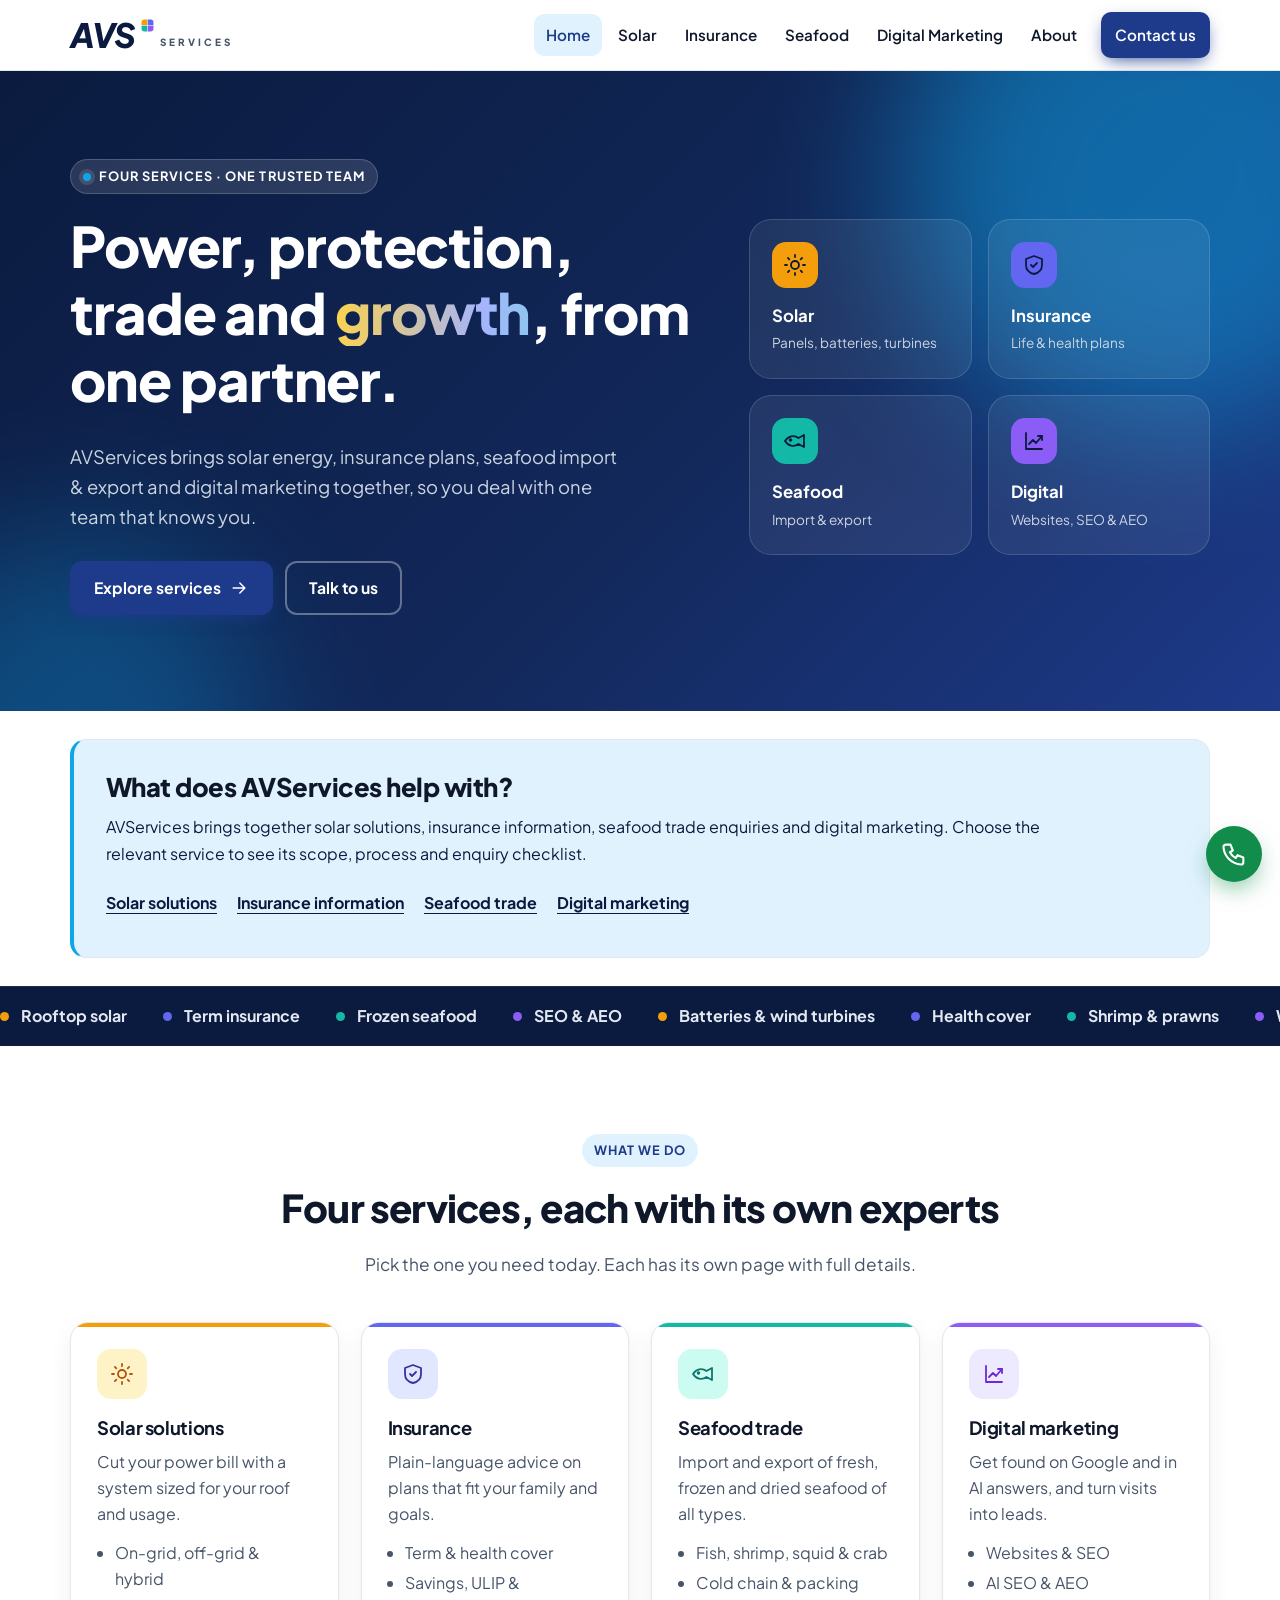
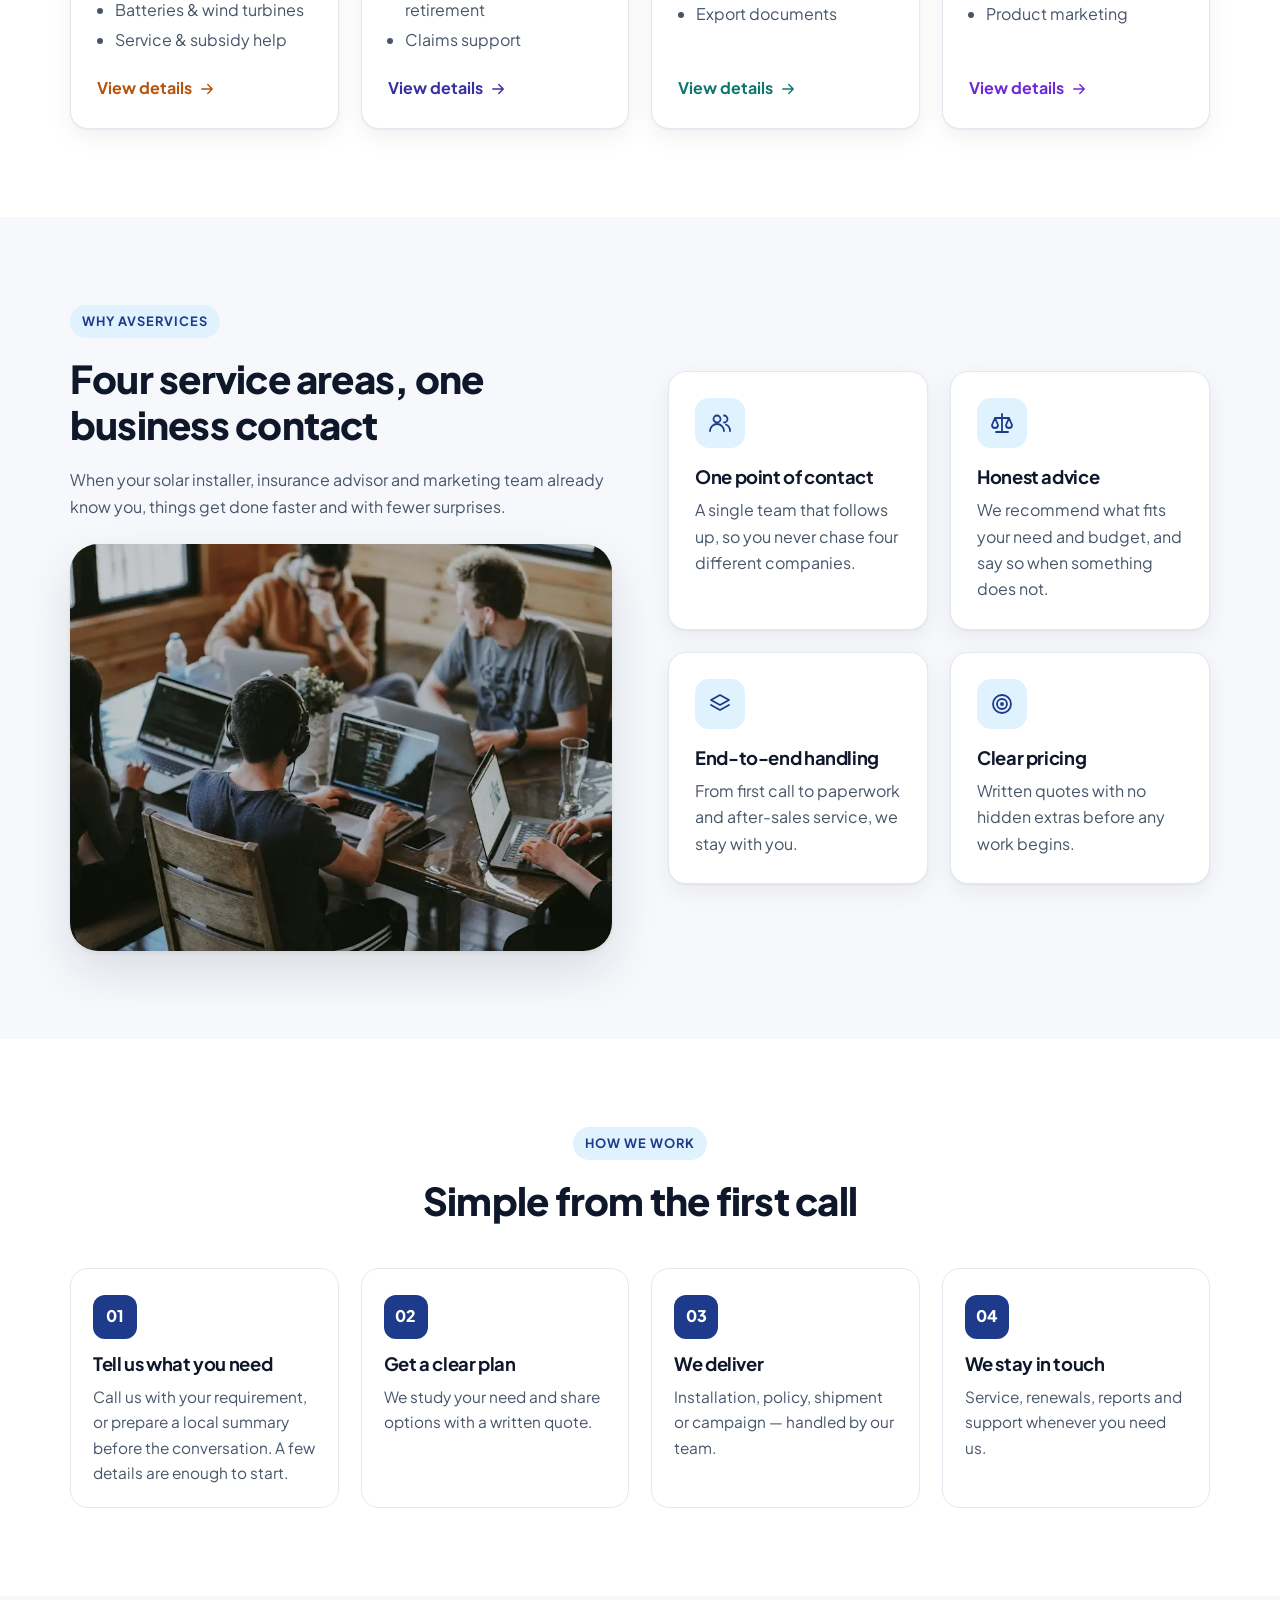
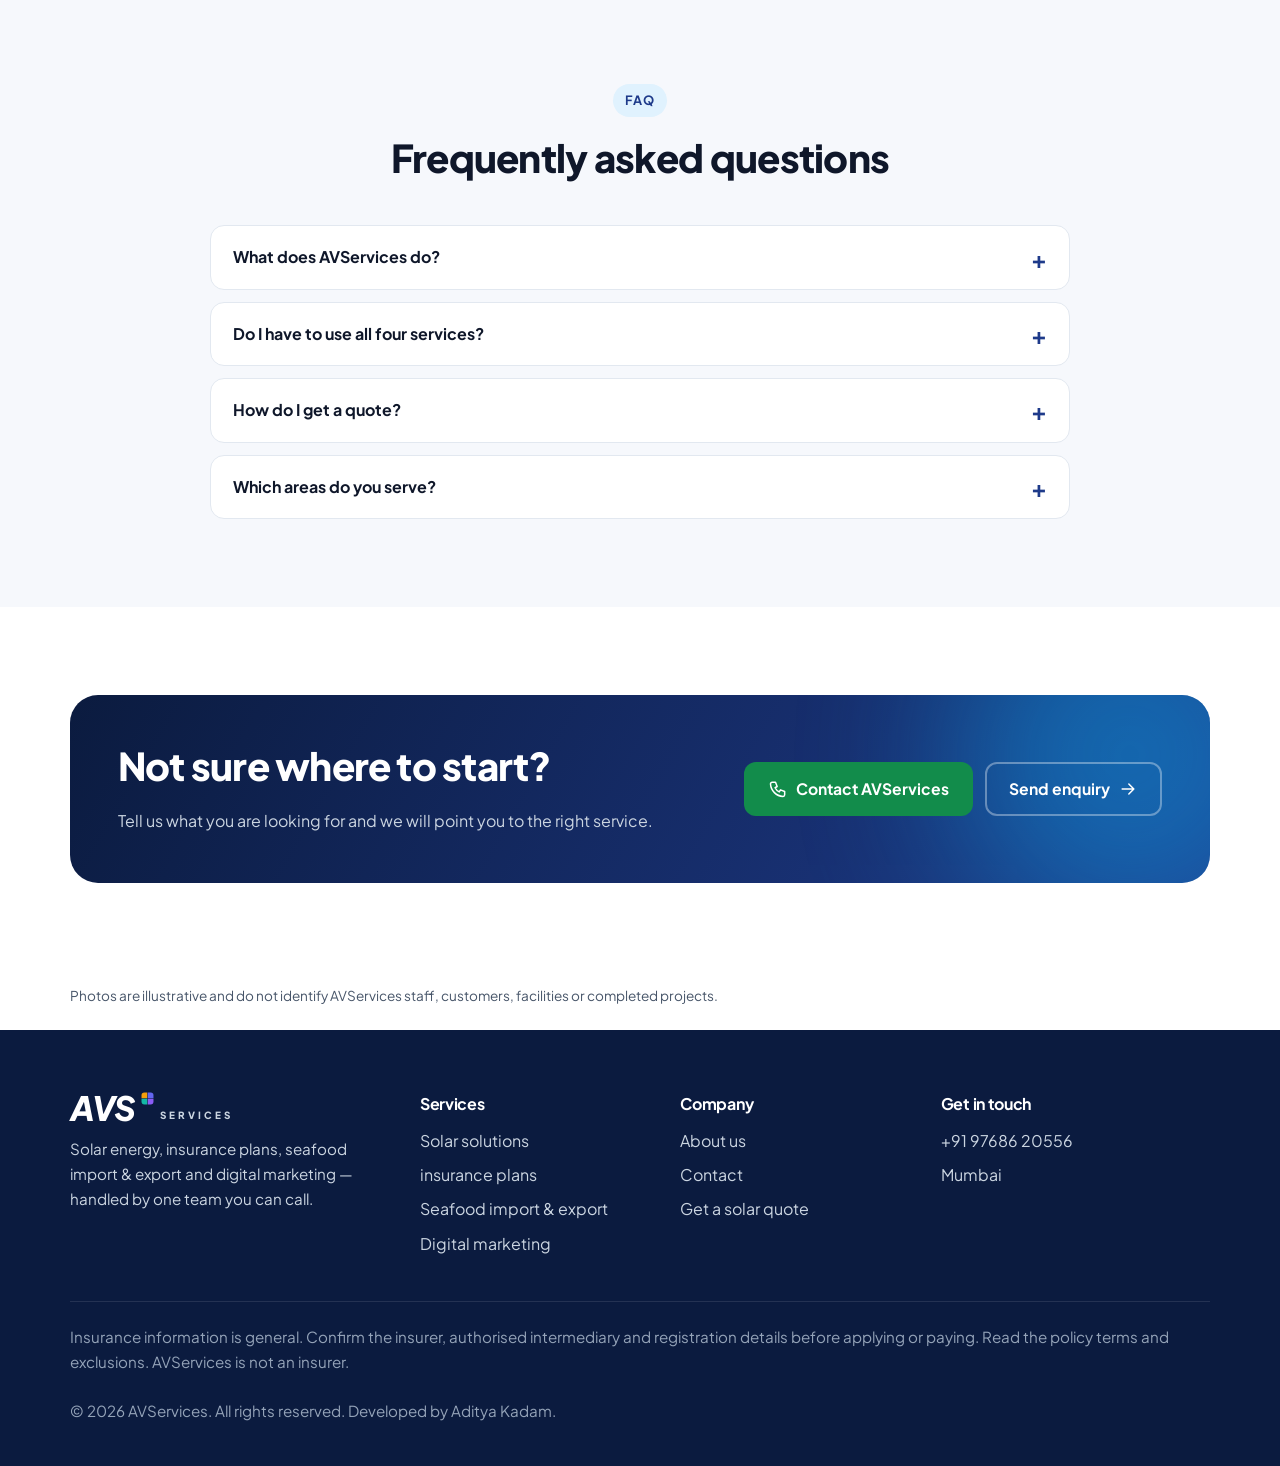
==== commit 9353bb01: "Clarify call-first enquiry instructions" ====
--- a/index.html
+++ b/index.html
@@ -148,7 +148,7 @@
       <h2>Simple from the first call</h2>
     </div>
     <div class="steps">
-      <div class="step reveal"><h3>Tell us what you need</h3><p>Call, WhatsApp or fill the form. A few details are enough to start.</p></div>
+      <div class="step reveal"><h3>Tell us what you need</h3><p>Call us with your requirement, or prepare a local summary before the conversation. A few details are enough to start.</p></div>
       <div class="step reveal"><h3>Get a clear plan</h3><p>We study your need and share options with a written quote.</p></div>
       <div class="step reveal"><h3>We deliver</h3><p>Installation, policy, shipment or campaign — handled by our team.</p></div>
       <div class="step reveal"><h3>We stay in touch</h3><p>Service, renewals, reports and support whenever you need us.</p></div>
